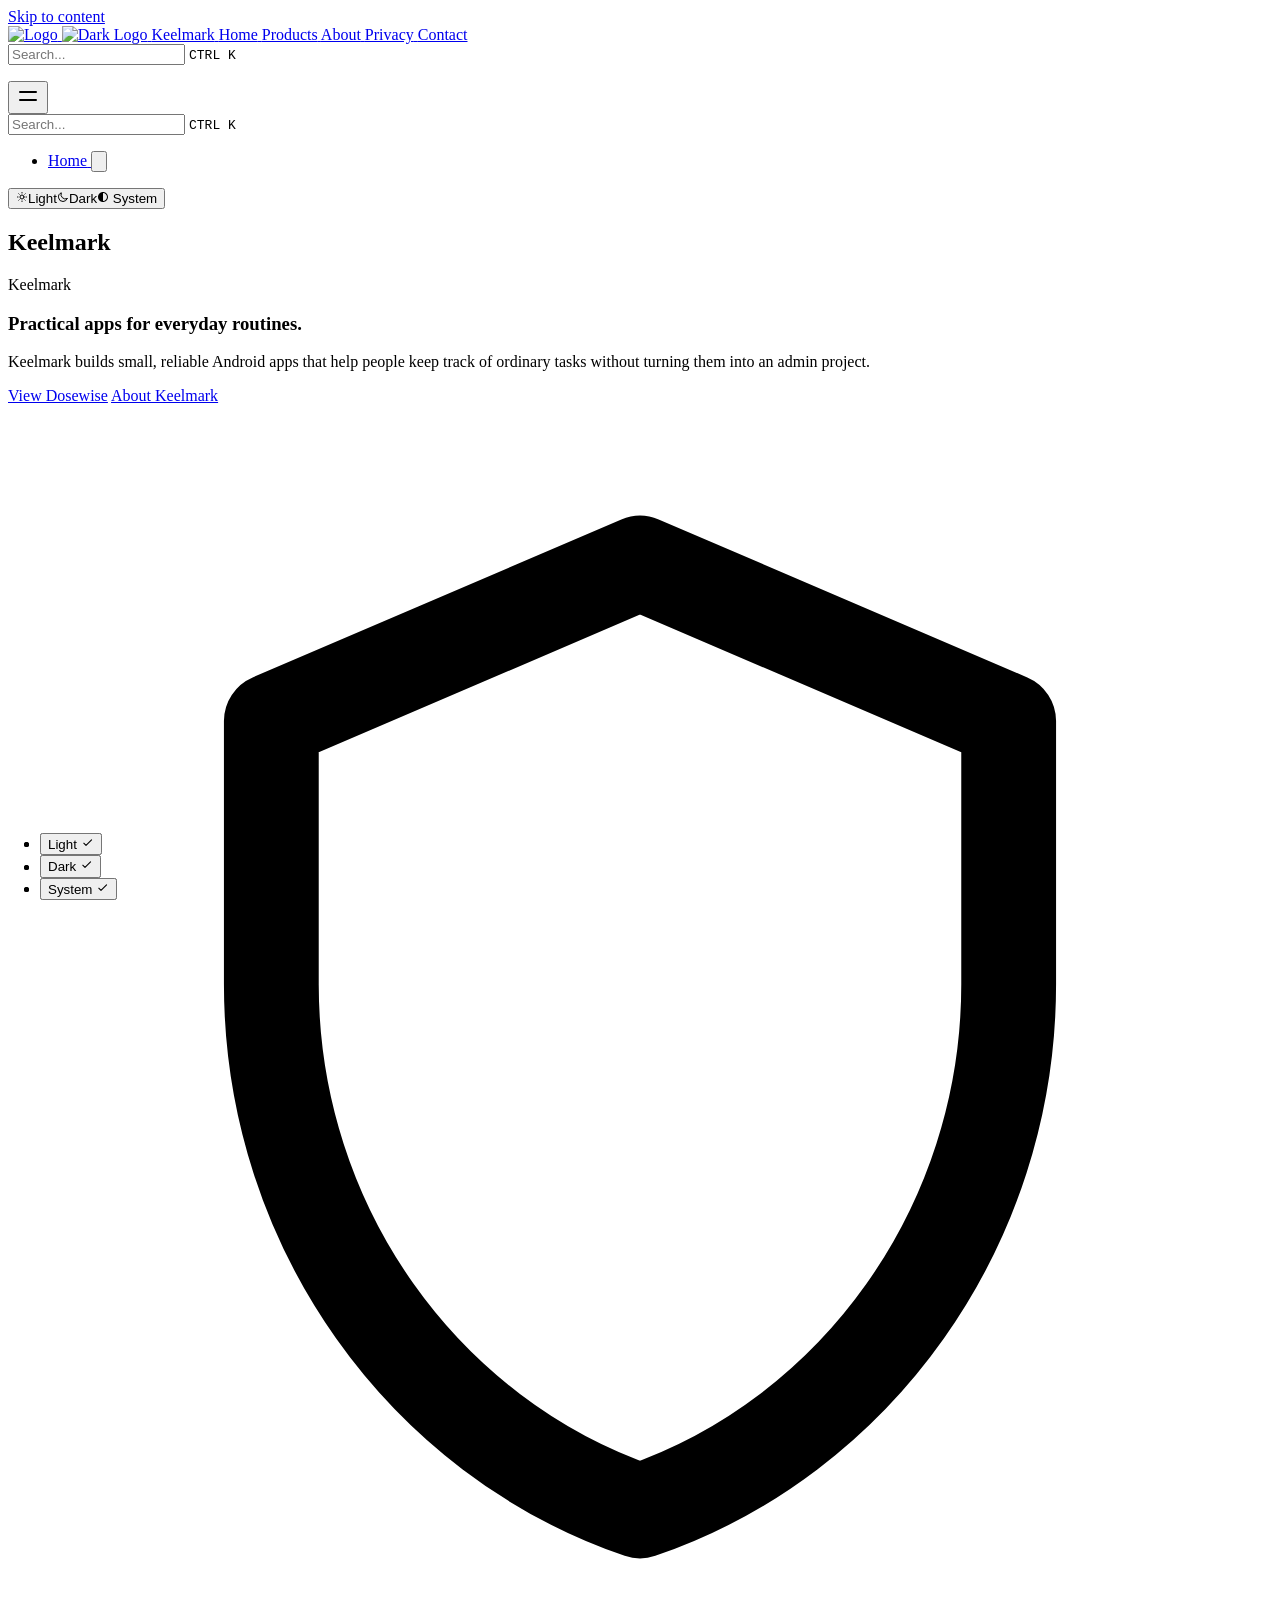
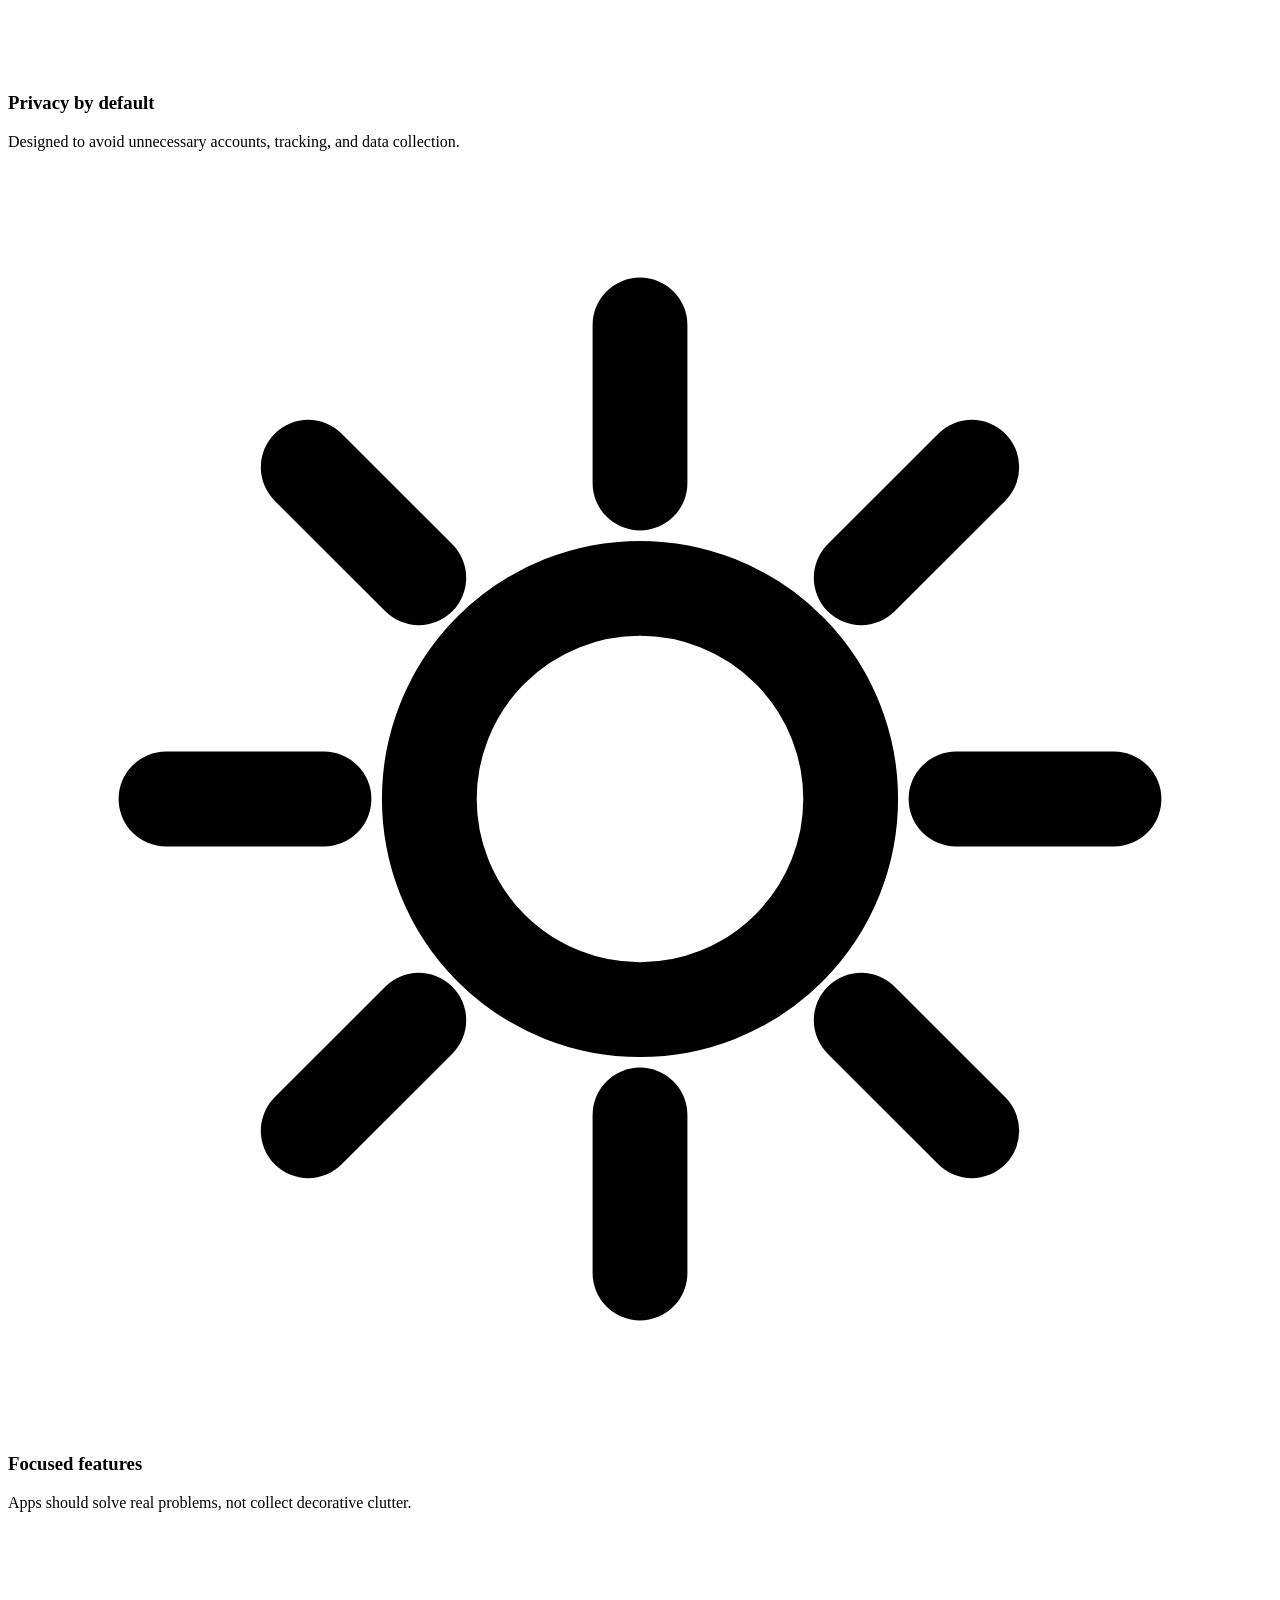
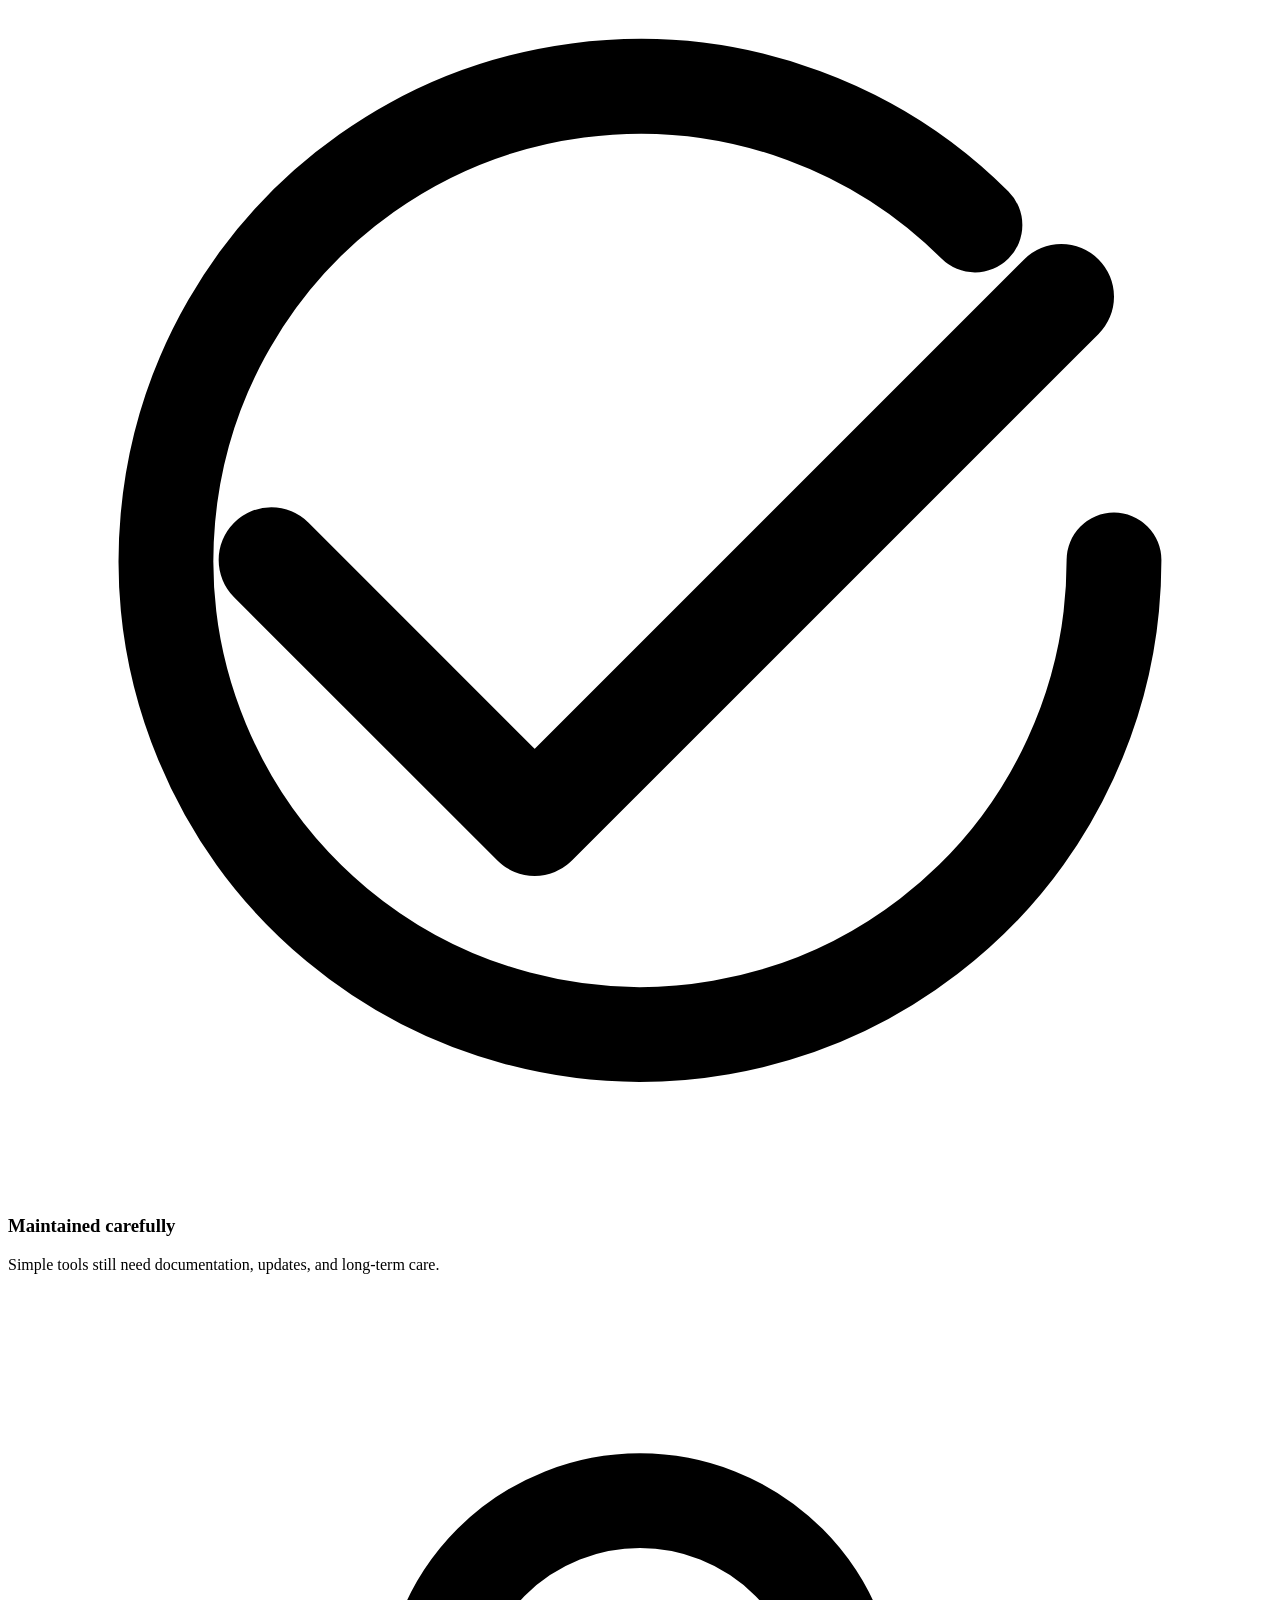
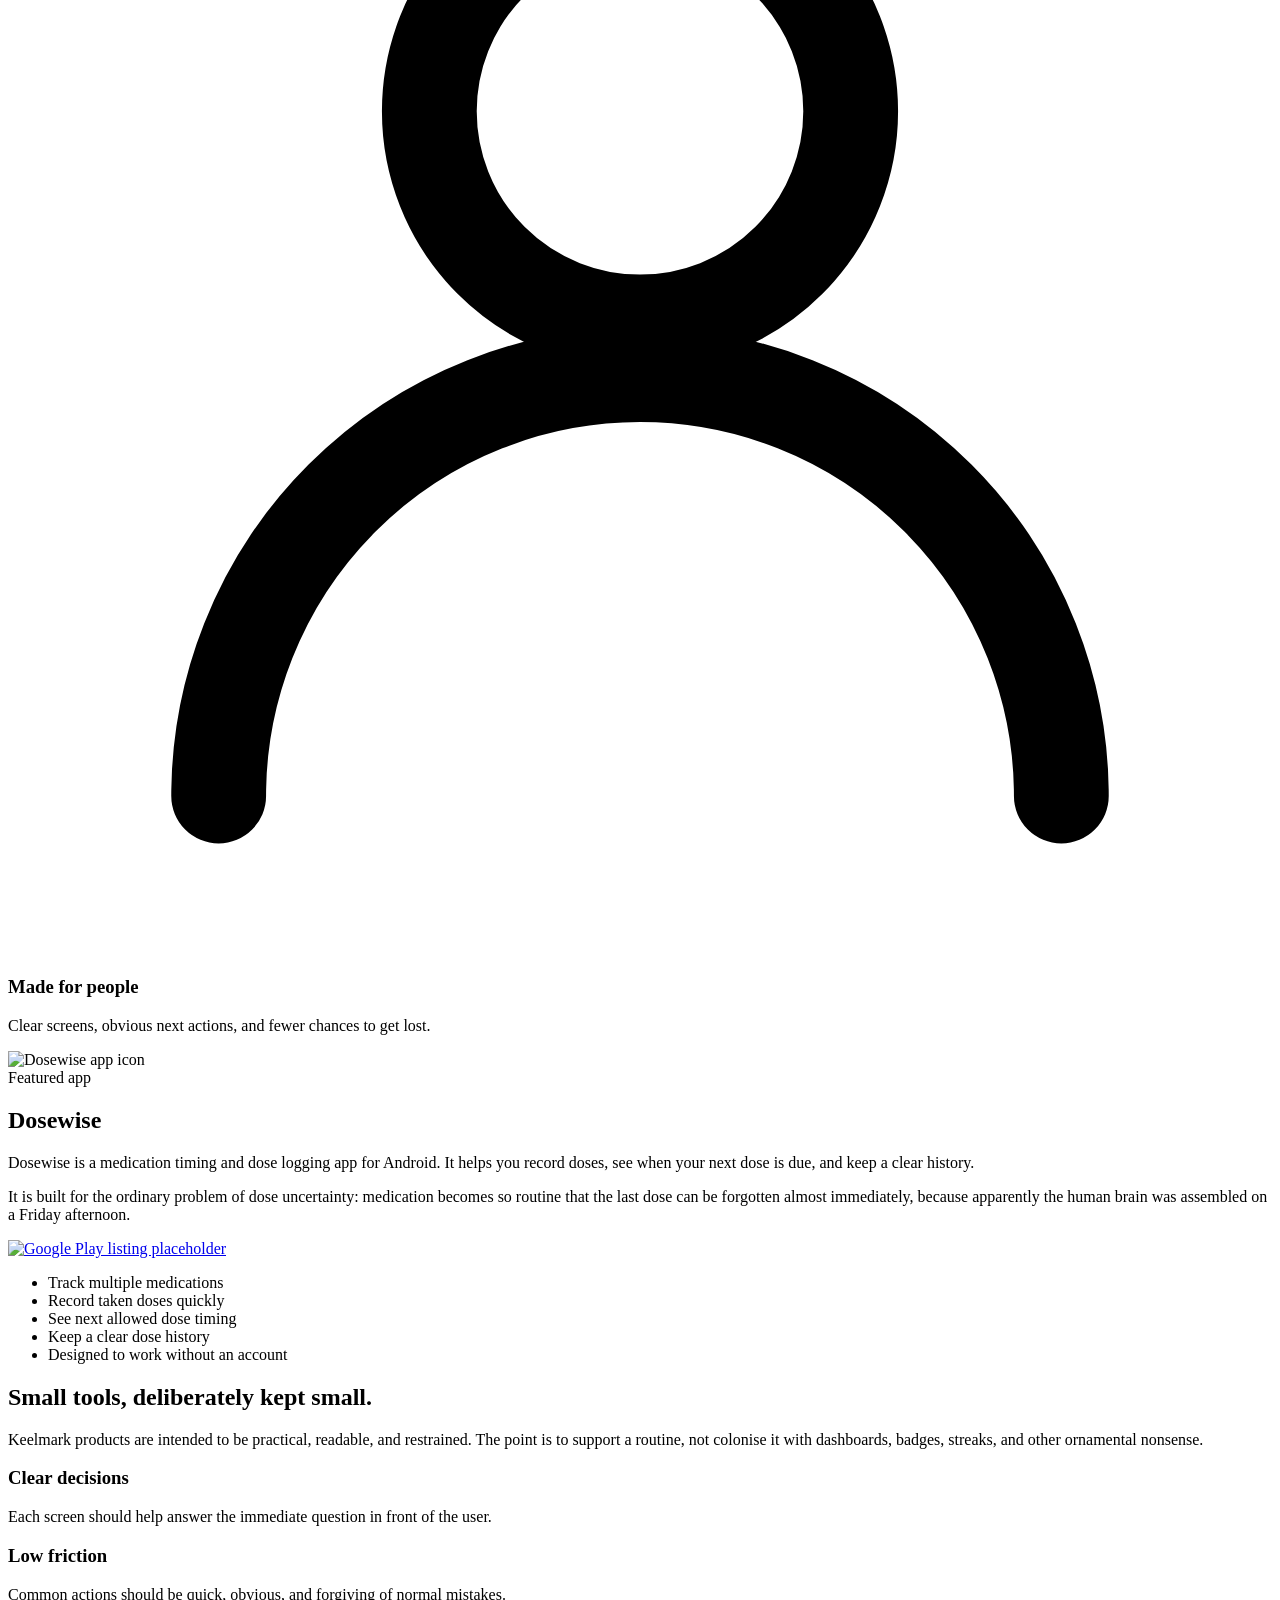
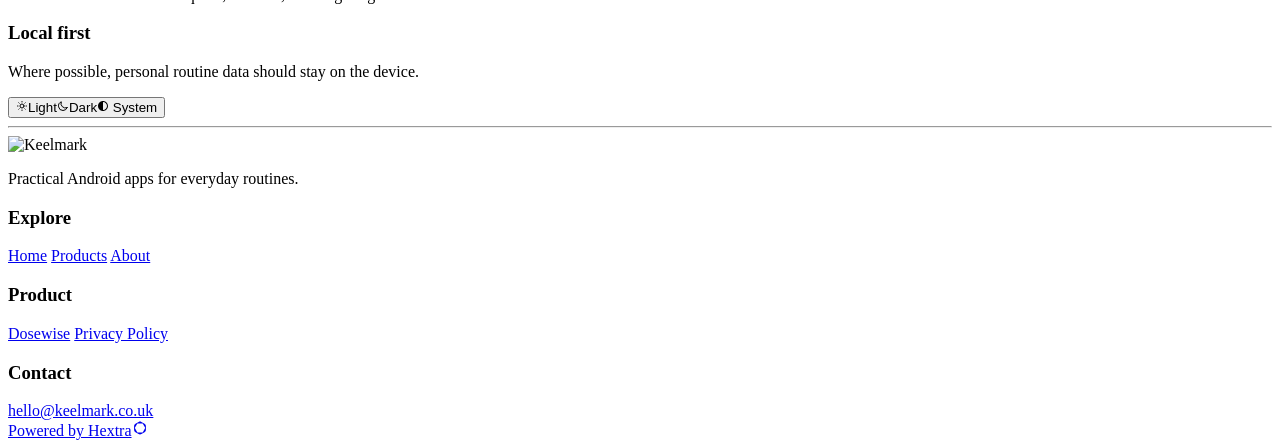
==== public/index.html @ a7430c00 "revised look and feel" ====
<!DOCTYPE html>
<html lang="en" dir="ltr"><head>
	<meta name="generator" content="Hugo 0.158.0"><script src="/livereload.js?mindelay=10&amp;v=2&amp;port=1313&amp;path=livereload" data-no-instant defer></script>
  <meta charset="utf-8" />
  <meta name="viewport" content="width=device-width, initial-scale=1.0" /><meta name="robots" content="noindex, nofollow" />
  <link rel="icon shortcut" href="/favicon.ico" sizes="32x32" />
<link rel="icon" href="/favicon.svg" type="image/svg+xml" id="favicon-svg" />
<link rel="icon" href="/favicon-16x16.png" type="image/png" sizes="16x16" />
<link rel="icon" href="/favicon-32x32.png" type="image/png" sizes="32x32" />
<link rel="apple-touch-icon" href="/apple-touch-icon.png" sizes="180x180" />
<link fetchpriority="low" href="/site.webmanifest" rel="manifest" />
<title>Keelmark</title>
  <meta name="description" content="Practical Android apps for everyday routines." /><link rel="canonical" href="http://localhost:1313/" itemprop="url" />

<meta property="og:title" content="Keelmark">
<meta
  property="og:description"
  content="
    Practical Android apps for everyday routines.
  ">
<meta
  property="og:type"
  content="
    website
  ">
<meta property="og:url" content="http://localhost:1313/">


  <meta itemprop="name" content="Keelmark">
  <meta itemprop="description" content="Practical Android apps for everyday routines.">
  <meta itemprop="wordCount" content="240">
  <meta name="twitter:card" content="summary">
  <meta name="twitter:title" content="Keelmark">
  <meta name="twitter:description" content="Practical Android apps for everyday routines.">
<link href="/css/compiled/main.css" rel="stylesheet" />
    <link href="/css/variables.css" rel="stylesheet" />
    <link href="/css/custom.css" rel="stylesheet" />

  
<script src="/js/main-head.js" integrity=""></script>

  
  
  </head>
<body>
    <a href="#content" class="hx:sr-only hx:focus-visible:not-sr-only hx:focus-visible:fixed hx:focus-visible:z-50 hx:focus-visible:top-2 hx:focus-visible:left-2 hx:focus-visible:bg-primary-500 hx:focus-visible:text-white hx:focus-visible:px-4 hx:focus-visible:py-2 hx:focus-visible:rounded-md hx:focus-visible:text-sm hx:focus-visible:font-medium">Skip to content</a><div class="hextra-nav-container hx:sticky hx:top-0 hx:z-20 hx:w-full hx:bg-transparent hx:print:hidden">
  <div
    class="hextra-nav-container-blur hx:pointer-events-none hx:absolute hx:z-[-1] hx:h-full hx:w-full hx:bg-white hx:dark:bg-dark hx:shadow-[0_2px_4px_rgba(0,0,0,.02),0_1px_0_rgba(0,0,0,.06)] hx:contrast-more:shadow-[0_0_0_1px_#000] hx:dark:shadow-[0_-1px_0_rgba(255,255,255,.1)_inset] hx:contrast-more:dark:shadow-[0_0_0_1px_#fff]"
  ></div>

  <nav class="hextra-max-navbar-width hx:mx-auto hx:flex hx:items-center hx:justify-end hx:gap-2 hx:h-16 hx:px-6">
    <a class="hx:flex hx:items-center hx:hover:opacity-75 hx:ltr:mr-auto hx:rtl:ml-auto" href="/">
    <img class="hx:mr-2 hx:block hx:dark:hidden" src="/assets/keelmark-mark.svg" alt="Logo" height="32" width="32" />
    <img class="hx:mr-2 hx:hidden hx:dark:block" src="/assets/keelmark-mark-dark.svg" alt="Dark Logo" height="32" width="32" />
    <span class="hx:mr-2 hx:font-extrabold hx:inline hx:select-none">Keelmark</span>
</a>
<a
  title=""
  href="/"
  
  class="hx:text-sm hx:contrast-more:text-gray-700 hx:contrast-more:dark:text-gray-100 hx:relative hx:-ml-2 hx:hidden hx:whitespace-nowrap hx:p-2 hx:md:inline-flex hx:items-center hx:gap-1 hx:font-medium"
><span class="hx:text-center">Home</span>
</a><a
  title=""
  href="/products"
  
  class="hx:text-sm hx:contrast-more:text-gray-700 hx:contrast-more:dark:text-gray-100 hx:relative hx:-ml-2 hx:hidden hx:whitespace-nowrap hx:p-2 hx:md:inline-flex hx:items-center hx:gap-1 hx:text-gray-600 hx:hover:text-gray-800 hx:dark:text-gray-400 hx:dark:hover:text-gray-200"
><span class="hx:text-center">Products</span>
</a><a
  title=""
  href="/about"
  
  class="hx:text-sm hx:contrast-more:text-gray-700 hx:contrast-more:dark:text-gray-100 hx:relative hx:-ml-2 hx:hidden hx:whitespace-nowrap hx:p-2 hx:md:inline-flex hx:items-center hx:gap-1 hx:text-gray-600 hx:hover:text-gray-800 hx:dark:text-gray-400 hx:dark:hover:text-gray-200"
><span class="hx:text-center">About</span>
</a><a
  title=""
  href="/privacy"
  
  class="hx:text-sm hx:contrast-more:text-gray-700 hx:contrast-more:dark:text-gray-100 hx:relative hx:-ml-2 hx:hidden hx:whitespace-nowrap hx:p-2 hx:md:inline-flex hx:items-center hx:gap-1 hx:text-gray-600 hx:hover:text-gray-800 hx:dark:text-gray-400 hx:dark:hover:text-gray-200"
><span class="hx:text-center">Privacy</span>
</a><a
  title=""
  href="/contact"
  
  class="hx:text-sm hx:contrast-more:text-gray-700 hx:contrast-more:dark:text-gray-100 hx:relative hx:-ml-2 hx:hidden hx:whitespace-nowrap hx:p-2 hx:md:inline-flex hx:items-center hx:gap-1 hx:text-gray-600 hx:hover:text-gray-800 hx:dark:text-gray-400 hx:dark:hover:text-gray-200"
><span class="hx:text-center">Contact</span>
</a><div class="hextra-search-wrapper hx:relative hx:md:w-64">
  <div class="hx:relative hx:flex hx:items-center hx:text-gray-900 hx:contrast-more:text-gray-800 hx:dark:text-gray-300 hx:contrast-more:dark:text-gray-300">
    <input
      placeholder="Search..."
      aria-label="Search..."
      class="hextra-search-input hx:hextra-focus-visible hx:block hx:w-full hx:appearance-none hx:rounded-lg hx:px-3 hx:py-2 hx:transition-colors hx:text-base hx:leading-tight hx:md:text-sm hx:bg-black/[.05] hx:dark:bg-gray-50/10 hx:focus-visible:bg-white hx:dark:focus-visible:bg-dark hx:placeholder:text-gray-500 hx:dark:placeholder:text-gray-400 hx:contrast-more:border hx:contrast-more:border-current"
      type="search"
      autocomplete="off"
      value=""
      spellcheck="false"
    />
    <kbd
      class="hx:absolute hx:my-1.5 hx:select-none hx:ltr:right-1.5 hx:rtl:left-1.5 hx:h-5 hx:rounded-sm hx:bg-white hx:px-1.5 hx:font-mono hx:text-[10px] hx:font-medium hx:text-gray-500 hx:border hx:border-gray-200 hx:dark:border-gray-100/20 hx:dark:bg-dark/50 hx:contrast-more:border-current hx:contrast-more:text-current hx:contrast-more:dark:border-current hx:items-center hx:gap-1 hx:transition-opacity hx:pointer-events-none hx:hidden hx:sm:flex"
    >
      CTRL K
    </kbd>
  </div>

  <div>
    <ul
      class="hextra-search-results hextra-scrollbar hx:hidden hx:border hx:border-gray-200 hx:bg-white hx:text-gray-100 hx:dark:border-neutral-800 hx:dark:bg-neutral-900 hx:absolute hx:top-full hx:z-20 hx:mt-2 hx:overflow-auto hx:overscroll-contain hx:rounded-xl hx:py-2.5 hx:shadow-xl hx:max-h-[min(calc(50vh-11rem-env(safe-area-inset-bottom)),400px)] hx:md:max-h-[min(calc(100vh-5rem-env(safe-area-inset-bottom)),400px)] hx:inset-x-0 hx:ltr:md:left-auto hx:rtl:md:right-auto hx:contrast-more:border hx:contrast-more:border-gray-900 hx:contrast-more:dark:border-gray-50 hx:w-screen hx:min-h-[100px] hx:max-w-[min(calc(100vw-2rem),calc(100%+20rem))]"
      aria-label="Search results"
      style="transition: max-height 0.2s ease 0s;"
    ></ul>
    <div class="hextra-search-status hx:sr-only" aria-live="polite" role="status"></div>
  </div>
</div>
<button type="button" aria-label="Menu" aria-expanded="false" class="hextra-hamburger-menu hx:cursor-pointer hx:-mr-2 hx:rounded-sm hx:p-2 hx:active:bg-gray-400/20 hx:md:hidden hx:hextra-focus-visible-inset"><svg height=24 fill="none" viewBox="0 0 24 24" stroke="currentColor"><g><path stroke-linecap="round" stroke-linejoin="round" stroke-width="2" d="M4 8H20"></path></g><g><path stroke-linecap="round" stroke-linejoin="round" stroke-width="2" d="M4 16H20"></path></g></svg></button>
  </nav>
</div>

  <div class='hx:mx-auto hx:flex hextra-max-page-width'>
    <aside class="hextra-sidebar-container hx:flex hx:flex-col hx:print:hidden hx:md:top-16 hx:md:shrink-0 hx:md:w-64 hx:md:self-start hx:max-md:[transform:translate3d(0,-100%,0)] hx:md:hidden">
    <div class="hx:px-4 hx:pt-4 hx:md:hidden">
      <div class="hextra-search-wrapper hx:relative hx:md:w-64">
  <div class="hx:relative hx:flex hx:items-center hx:text-gray-900 hx:contrast-more:text-gray-800 hx:dark:text-gray-300 hx:contrast-more:dark:text-gray-300">
    <input
      placeholder="Search..."
      aria-label="Search..."
      class="hextra-search-input hx:hextra-focus-visible hx:block hx:w-full hx:appearance-none hx:rounded-lg hx:px-3 hx:py-2 hx:transition-colors hx:text-base hx:leading-tight hx:md:text-sm hx:bg-black/[.05] hx:dark:bg-gray-50/10 hx:focus-visible:bg-white hx:dark:focus-visible:bg-dark hx:placeholder:text-gray-500 hx:dark:placeholder:text-gray-400 hx:contrast-more:border hx:contrast-more:border-current"
      type="search"
      autocomplete="off"
      value=""
      spellcheck="false"
    />
    <kbd
      class="hx:absolute hx:my-1.5 hx:select-none hx:ltr:right-1.5 hx:rtl:left-1.5 hx:h-5 hx:rounded-sm hx:bg-white hx:px-1.5 hx:font-mono hx:text-[10px] hx:font-medium hx:text-gray-500 hx:border hx:border-gray-200 hx:dark:border-gray-100/20 hx:dark:bg-dark/50 hx:contrast-more:border-current hx:contrast-more:text-current hx:contrast-more:dark:border-current hx:items-center hx:gap-1 hx:transition-opacity hx:pointer-events-none hx:hidden hx:sm:flex"
    >
      CTRL K
    </kbd>
  </div>

  <div>
    <ul
      class="hextra-search-results hextra-scrollbar hx:hidden hx:border hx:border-gray-200 hx:bg-white hx:text-gray-100 hx:dark:border-neutral-800 hx:dark:bg-neutral-900 hx:absolute hx:top-full hx:z-20 hx:mt-2 hx:overflow-auto hx:overscroll-contain hx:rounded-xl hx:py-2.5 hx:shadow-xl hx:max-h-[min(calc(50vh-11rem-env(safe-area-inset-bottom)),400px)] hx:md:max-h-[min(calc(100vh-5rem-env(safe-area-inset-bottom)),400px)] hx:inset-x-0 hx:ltr:md:left-auto hx:rtl:md:right-auto hx:contrast-more:border hx:contrast-more:border-gray-900 hx:contrast-more:dark:border-gray-50 hx:w-screen hx:min-h-[100px] hx:max-w-[min(calc(100vw-2rem),calc(100%+20rem))]"
      aria-label="Search results"
      style="transition: max-height 0.2s ease 0s;"
    ></ul>
    <div class="hextra-search-status hx:sr-only" aria-live="polite" role="status"></div>
  </div>
</div>

    </div><div class="hextra-scrollbar hx:overflow-y-auto hx:overflow-x-hidden hx:p-4 hx:grow hx:md:h-[calc(100vh-var(--navbar-height)-var(--menu-height))]">
    <ul class="hx:flex hx:flex-col hx:gap-1 hx:md:hidden">
      
      
              <li class="open"><div class="hextra-sidebar-item hx:group hx:relative hx:flex hx:items-center" data-active="true">
    <a
      class="hx:flex hx:items-center hx:justify-between hx:gap-2 hx:grow hx:cursor-pointer hx:rounded-sm hx:px-2 hx:py-1.5 hx:text-sm hx:transition-colors [-webkit-tap-highlight-color:transparent] [-webkit-touch-callout:none] hx:hextra-focus-visible-inset hx:ltr:pr-8 hx:rtl:pl-8 hextra-sidebar-active-item hx:bg-primary-100 hx:font-semibold hx:text-primary-800 hx:contrast-more:border hx:contrast-more:border-primary-500 hx:dark:bg-primary-400/10 hx:dark:text-primary-600 hx:contrast-more:dark:border-primary-500"
      href="/"
      
    >
      <span class="hx:min-w-0 [word-break:break-word]">Home</span>
    </a>
      <button type="button" class="hextra-sidebar-collapsible-button hx:absolute hx:top-1/2 hx:-translate-y-1/2 hx:ltr:right-2 hx:rtl:left-2 hx:shrink-0 hx:cursor-pointer hx:p-0 hx:text-gray-500 hx:dark:text-neutral-400 hx:group-hover:text-gray-900 hx:dark:group-hover:text-gray-50 hx:group-data-[active=true]:text-primary-800 hx:group-data-[active=true]:dark:text-primary-600 hx:hextra-focus-visible-inset" aria-label="Toggle section" aria-expanded="true"><svg fill="none" viewBox="0 0 24 24" stroke="currentColor" aria-hidden="true" focusable="false" class="hx:h-[18px] hx:min-w-[18px] hx:rounded-xs hx:p-0.5 hx:hover:bg-gray-800/5 hx:dark:hover:bg-gray-100/5"><path stroke-linecap="round" stroke-linejoin="round" stroke-width="2" d="M9 5l7 7-7 7" class="hx:origin-center hx:transition-transform hx:rtl:-rotate-180"></path></svg></button>
  </div></li>
    </ul>

    </div>
  
  
    <div class="hx:md:hidden  hx:sticky hx:bottom-0 hx:max-h-(--menu-height) hx:bg-white hx:dark:bg-dark hx:mx-4 hx:py-4 hx:shadow-[0_-12px_16px_#fff] hx:flex hx:items-center hx:gap-2 hx:border-gray-200 hx:dark:border-neutral-800 hx:dark:shadow-[0_-12px_16px_#111] hx:contrast-more:border-neutral-400 hx:contrast-more:shadow-none hx:contrast-more:dark:shadow-none hx:border-t" data-toggle-animation="show"><div class="hx:flex hx:grow hx:flex-col"><div class="hx:flex hx:justify-items-start hx:group" data-theme="light">
  <button
    title="Change theme"
    data-state="closed"
    data-location="bottom"
    class="hextra-theme-toggle hx:cursor-pointer hx:rounded-md hx:text-left hx:font-medium hx:h-7 hx:px-2 hx:text-xs hx:hover:bg-gray-100 hx:hover:text-gray-900 hx:dark:hover:bg-primary-100/5 hx:dark:hover:text-gray-50 hx:font-medium hx:text-gray-600 hx:transition-colors hx:dark:text-gray-400 hx:grow"
    type="button"
    aria-label="Change theme"
    aria-expanded="false"
    aria-haspopup="menu"
  >
    <div class="hx:flex hx:items-center hx:gap-2 hx:capitalize"><svg height=12 class="hx:group-data-[theme=dark]:hidden hx:group-data-[theme=system]:hidden" xmlns="http://www.w3.org/2000/svg" fill="none" viewBox="0 0 24 24" stroke-width="2" stroke="currentColor" aria-hidden="true"><path stroke-linecap="round" stroke-linejoin="round" d="M12 3v1m0 16v1m9-9h-1M4 12H3m15.364 6.364l-.707-.707M6.343 6.343l-.707-.707m12.728 0l-.707.707M6.343 17.657l-.707.707M16 12a4 4 0 11-8 0 4 4 0 018 0z"/></svg><span class="hx:group-data-[theme=dark]:hidden hx:group-data-[theme=system]:hidden">Light</span><svg height=12 class="hx:group-data-[theme=light]:hidden hx:group-data-[theme=system]:hidden" xmlns="http://www.w3.org/2000/svg" fill="none" viewBox="0 0 24 24" stroke-width="2" stroke="currentColor" aria-hidden="true"><path stroke-linecap="round" stroke-linejoin="round" d="M20.354 15.354A9 9 0 018.646 3.646 9.003 9.003 0 0012 21a9.003 9.003 0 008.354-5.646z"/></svg><span class="hx:group-data-[theme=light]:hidden hx:group-data-[theme=system]:hidden">Dark</span><svg height=12 class="hx:group-data-[theme=dark]:hidden hx:group-data-[theme=light]:hidden" xmlns="http://www.w3.org/2000/svg" viewBox="0 0 24 24"  fill="currentColor">
  <path d="M 11.996094,2 C 6.4986225,2.0192368 2.03125,6.5024993 2.03125,12 c 0,5.497501 4.4673725,9.980763 9.964844,10 H 12 12.0039 c 5.497471,-0.01924 9.964844,-4.502499 9.964844,-10 0,-5.4975007 -4.467373,-9.9807632 -9.964844,-10 H 12 Z M 12,4 c 4.417218,0.017598 7.96875,3.5822356 7.96875,8 0,4.417764 -3.551532,7.982402 -7.96875,8 z" />
</svg>
<span class="hx:group-data-[theme=dark]:hidden hx:group-data-[theme=light]:hidden">System</span></div>
  </button>
  <ul
    class="hextra-theme-toggle-options hx:hidden hx:z-20 hx:max-h-64 hx:overflow-auto hx:rounded-lg hx:border hx:border-gray-200 hx:bg-white hx:p-1 hx:text-sm hx:shadow-lg hx:dark:border-neutral-700 hx:dark:bg-neutral-900"
    style="position: fixed; inset: auto auto 0px 0px; margin: 0px; min-width: 100px;"
    data-theme="light"
    role="menu"
  >
    <li role="none" class="hx:flex hx:flex-col">
      <button
        type="button"
        role="menuitemradio"
        aria-checked="true"
        tabindex="-1"
        data-item="light"
        class="hx:text-gray-700 hx:dark:text-gray-300 hx:hover:bg-gray-100 hx:hover:text-gray-900 hx:dark:hover:bg-neutral-800 hx:dark:hover:text-gray-100 hx:relative hx:cursor-pointer hx:whitespace-nowrap hx:rounded-sm hx:py-1.5 hx:transition-colors hx:ltr:pl-3 hx:ltr:pr-9 hx:rtl:pr-3 hx:rtl:pl-9 hx:text-left hx:w-full hx:bg-transparent hx:border-0"
      >
        Light
         <span class="hx:absolute hx:inset-y-0 hx:flex hx:items-center hx:ltr:right-3 hx:rtl:left-3 hx:group-data-[theme=dark]:hidden hx:group-data-[theme=system]:hidden"><svg height=1em width=1em xmlns="http://www.w3.org/2000/svg" fill="none" viewBox="0 0 24 24" stroke-width="2" stroke="currentColor" aria-hidden="true"><path stroke-linecap="round" stroke-linejoin="round" d="M5 13l4 4L19 7"/></svg></span>
      </button>
    </li>
    <li role="none" class="hx:flex hx:flex-col">
      <button
        type="button"
        role="menuitemradio"
        aria-checked="false"
        tabindex="-1"
        data-item="dark"
        class="hx:text-gray-700 hx:dark:text-gray-300 hx:hover:bg-gray-100 hx:hover:text-gray-900 hx:dark:hover:bg-neutral-800 hx:dark:hover:text-gray-100 hx:relative hx:cursor-pointer hx:whitespace-nowrap hx:rounded-sm hx:py-1.5 hx:transition-colors hx:ltr:pl-3 hx:ltr:pr-9 hx:rtl:pr-3 hx:rtl:pl-9 hx:text-left hx:w-full hx:bg-transparent hx:border-0"
      >
        Dark
         <span class="hx:absolute hx:inset-y-0 hx:flex hx:items-center hx:ltr:right-3 hx:rtl:left-3 hx:group-data-[theme=light]:hidden hx:group-data-[theme=system]:hidden"><svg height=1em width=1em xmlns="http://www.w3.org/2000/svg" fill="none" viewBox="0 0 24 24" stroke-width="2" stroke="currentColor" aria-hidden="true"><path stroke-linecap="round" stroke-linejoin="round" d="M5 13l4 4L19 7"/></svg></span>
      </button>
    </li>
    <li role="none" class="hx:flex hx:flex-col">
      <button
        type="button"
        role="menuitemradio"
        aria-checked="false"
        tabindex="-1"
        data-item="system"
        class="hx:text-gray-700 hx:dark:text-gray-300 hx:hover:bg-gray-100 hx:hover:text-gray-900 hx:dark:hover:bg-neutral-800 hx:dark:hover:text-gray-100 hx:relative hx:cursor-pointer hx:whitespace-nowrap hx:rounded-sm hx:py-1.5 hx:transition-colors hx:ltr:pl-3 hx:ltr:pr-9 hx:rtl:pr-3 hx:rtl:pl-9 hx:text-left hx:w-full hx:bg-transparent hx:border-0"
      >
        System
         <span class="hx:absolute hx:inset-y-0 hx:flex hx:items-center hx:ltr:right-3 hx:rtl:left-3 hx:group-data-[theme=dark]:hidden hx:group-data-[theme=light]:hidden"><svg height=1em width=1em xmlns="http://www.w3.org/2000/svg" fill="none" viewBox="0 0 24 24" stroke-width="2" stroke="currentColor" aria-hidden="true"><path stroke-linecap="round" stroke-linejoin="round" d="M5 13l4 4L19 7"/></svg></span>
      </button>
    </li>
  </ul>
</div>
</div></div></aside>
    
<nav class="hextra-toc hx:order-last hx:hidden hx:w-64 hx:shrink-0 hx:xl:block hx:print:hidden hx:px-4" aria-label="Table of contents"></nav>


    <article class="hx:w-full hx:break-words hx:flex hx:min-h-[calc(100vh-var(--navbar-height))] hx:min-w-0 hx:justify-center hx:pb-8 hx:pr-[calc(env(safe-area-inset-right)-1.5rem)]">
      <main id="content" class="hx:w-full hx:min-w-0 hextra-max-content-width hx:px-6 hx:pt-4 hx:md:px-12">
        <h1 class="hx:text-center hx:mt-2 hx:text-4xl hx:font-bold hx:tracking-tight hx:text-slate-900 hx:dark:text-slate-100">Keelmark</h1>
        <div class="content">
          <div class="km-landing">
  <section class="km-hero">
    <div class="km-wrap">
      <div class="km-hero-content">
        <p class="km-eyebrow">Keelmark</p>
        <h1>Practical apps for <span>everyday routines.</span></h1>
        <p class="km-lede">Keelmark builds small, reliable Android apps that help people keep track of ordinary tasks without turning them into an admin project.</p>
        <div class="km-actions">
          <a class="km-button" href="/products/dosewise/">View Dosewise</a>
          <a class="km-button-secondary" href="/about/">About Keelmark</a>
        </div>
      </div>
    </div>
  </section>
  <section class="km-principles">
    <div class="km-wrap">
      <div class="km-principle-grid" aria-label="Keelmark principles">
        <div class="km-principle">
          <svg class="km-icon" viewBox="0 0 24 24" fill="none" aria-hidden="true"><path d="M12 3l7 3v5c0 4.6-2.9 8.6-7 10-4.1-1.4-7-5.4-7-10V6l7-3Z" stroke="currentColor" stroke-width="1.8" stroke-linejoin="round"/></svg>
          <h3>Privacy by default</h3>
          <p>Designed to avoid unnecessary accounts, tracking, and data collection.</p>
        </div>
        <div class="km-principle">
          <svg class="km-icon" viewBox="0 0 24 24" fill="none" aria-hidden="true"><path d="M12 3v3M12 18v3M3 12h3M18 12h3M7.8 7.8 5.7 5.7M18.3 18.3l-2.1-2.1M16.2 7.8l2.1-2.1M5.7 18.3l2.1-2.1" stroke="currentColor" stroke-width="1.8" stroke-linecap="round"/><circle cx="12" cy="12" r="4" stroke="currentColor" stroke-width="1.8"/></svg>
          <h3>Focused features</h3>
          <p>Apps should solve real problems, not collect decorative clutter.</p>
        </div>
        <div class="km-principle">
          <svg class="km-icon" viewBox="0 0 24 24" fill="none" aria-hidden="true"><path d="M20 7 10 17l-5-5" stroke="currentColor" stroke-width="2" stroke-linecap="round" stroke-linejoin="round"/><path d="M21 12a9 9 0 1 1-2.64-6.36" stroke="currentColor" stroke-width="1.8" stroke-linecap="round"/></svg>
          <h3>Maintained carefully</h3>
          <p>Simple tools still need documentation, updates, and long-term care.</p>
        </div>
        <div class="km-principle">
          <svg class="km-icon" viewBox="0 0 24 24" fill="none" aria-hidden="true"><path d="M12 12a4 4 0 1 0 0-8 4 4 0 0 0 0 8Z" stroke="currentColor" stroke-width="1.8"/><path d="M4 21a8 8 0 0 1 16 0" stroke="currentColor" stroke-width="1.8" stroke-linecap="round"/></svg>
          <h3>Made for people</h3>
          <p>Clear screens, obvious next actions, and fewer chances to get lost.</p>
        </div>
      </div>
    </div>
  </section>
  <section class="km-section">
    <div class="km-wrap">
      <div class="km-product-card">
        <img class="km-product-art" src="/assets/dosewise-icon.svg" alt="Dosewise app icon">
        <div class="km-product-copy">
          <span class="km-kicker">Featured app</span>
          <h2>Dosewise</h2>
          <p>Dosewise is a medication timing and dose logging app for Android. It helps you record doses, see when your next dose is due, and keep a clear history.</p>
          <p>It is built for the ordinary problem of dose uncertainty: medication becomes so routine that the last dose can be forgotten almost immediately, because apparently the human brain was assembled on a Friday afternoon.</p>
          <a href="/products/dosewise/"><img class="km-play-badge" src="/assets/google-play-badge-placeholder.svg" alt="Google Play listing placeholder"></a>
        </div>
        <div>
          <ul class="km-check-list">
            <li>Track multiple medications</li>
            <li>Record taken doses quickly</li>
            <li>See next allowed dose timing</li>
            <li>Keep a clear dose history</li>
            <li>Designed to work without an account</li>
          </ul>
        </div>
      </div>
    </div>
  </section>
  <section class="km-section km-section-muted">
    <div class="km-wrap">
      <div class="km-section-title">
        <h2>Small tools, deliberately kept small.</h2>
        <p>Keelmark products are intended to be practical, readable, and restrained. The point is to support a routine, not colonise it with dashboards, badges, streaks, and other ornamental nonsense.</p>
      </div>
      <div class="km-card-grid">
        <div class="km-card">
          <h3>Clear decisions</h3>
          <p>Each screen should help answer the immediate question in front of the user.</p>
        </div>
        <div class="km-card">
          <h3>Low friction</h3>
          <p>Common actions should be quick, obvious, and forgiving of normal mistakes.</p>
        </div>
        <div class="km-card">
          <h3>Local first</h3>
          <p>Where possible, personal routine data should stay on the device.</p>
        </div>
      </div>
    </div>
  </section>
</div>

        </div>
      </main>
    </article>
  </div>

      <footer class="hextra-footer hx:bg-gray-100 hx:pb-[env(safe-area-inset-bottom)] hx:dark:bg-neutral-900 hx:print:bg-transparent"><div class="hx:mx-auto hx:flex hx:gap-2 hx:py-2 hx:px-4 hextra-max-footer-width"><div class="hx:flex hx:justify-items-start hx:group" data-theme="light">
  <button
    title="Change theme"
    data-state="closed"
    data-location="bottom"
    class="hextra-theme-toggle hx:cursor-pointer hx:rounded-md hx:text-left hx:font-medium hx:h-7 hx:px-2 hx:text-xs hx:hover:bg-gray-100 hx:hover:text-gray-900 hx:dark:hover:bg-primary-100/5 hx:dark:hover:text-gray-50 hx:font-medium hx:text-gray-600 hx:transition-colors hx:dark:text-gray-400 hx:grow"
    type="button"
    aria-label="Change theme"
    aria-expanded="false"
    aria-haspopup="menu"
  >
    <div class="hx:flex hx:items-center hx:gap-2 hx:capitalize"><svg height=12 class="hx:group-data-[theme=dark]:hidden hx:group-data-[theme=system]:hidden" xmlns="http://www.w3.org/2000/svg" fill="none" viewBox="0 0 24 24" stroke-width="2" stroke="currentColor" aria-hidden="true"><path stroke-linecap="round" stroke-linejoin="round" d="M12 3v1m0 16v1m9-9h-1M4 12H3m15.364 6.364l-.707-.707M6.343 6.343l-.707-.707m12.728 0l-.707.707M6.343 17.657l-.707.707M16 12a4 4 0 11-8 0 4 4 0 018 0z"/></svg><span class="hx:group-data-[theme=dark]:hidden hx:group-data-[theme=system]:hidden">Light</span><svg height=12 class="hx:group-data-[theme=light]:hidden hx:group-data-[theme=system]:hidden" xmlns="http://www.w3.org/2000/svg" fill="none" viewBox="0 0 24 24" stroke-width="2" stroke="currentColor" aria-hidden="true"><path stroke-linecap="round" stroke-linejoin="round" d="M20.354 15.354A9 9 0 018.646 3.646 9.003 9.003 0 0012 21a9.003 9.003 0 008.354-5.646z"/></svg><span class="hx:group-data-[theme=light]:hidden hx:group-data-[theme=system]:hidden">Dark</span><svg height=12 class="hx:group-data-[theme=dark]:hidden hx:group-data-[theme=light]:hidden" xmlns="http://www.w3.org/2000/svg" viewBox="0 0 24 24"  fill="currentColor">
  <path d="M 11.996094,2 C 6.4986225,2.0192368 2.03125,6.5024993 2.03125,12 c 0,5.497501 4.4673725,9.980763 9.964844,10 H 12 12.0039 c 5.497471,-0.01924 9.964844,-4.502499 9.964844,-10 0,-5.4975007 -4.467373,-9.9807632 -9.964844,-10 H 12 Z M 12,4 c 4.417218,0.017598 7.96875,3.5822356 7.96875,8 0,4.417764 -3.551532,7.982402 -7.96875,8 z" />
</svg>
<span class="hx:group-data-[theme=dark]:hidden hx:group-data-[theme=light]:hidden">System</span></div>
  </button>
  <ul
    class="hextra-theme-toggle-options hx:hidden hx:z-20 hx:max-h-64 hx:overflow-auto hx:rounded-lg hx:border hx:border-gray-200 hx:bg-white hx:p-1 hx:text-sm hx:shadow-lg hx:dark:border-neutral-700 hx:dark:bg-neutral-900"
    style="position: fixed; inset: auto auto 0px 0px; margin: 0px; min-width: 100px;"
    data-theme="light"
    role="menu"
  >
    <li role="none" class="hx:flex hx:flex-col">
      <button
        type="button"
        role="menuitemradio"
        aria-checked="true"
        tabindex="-1"
        data-item="light"
        class="hx:text-gray-700 hx:dark:text-gray-300 hx:hover:bg-gray-100 hx:hover:text-gray-900 hx:dark:hover:bg-neutral-800 hx:dark:hover:text-gray-100 hx:relative hx:cursor-pointer hx:whitespace-nowrap hx:rounded-sm hx:py-1.5 hx:transition-colors hx:ltr:pl-3 hx:ltr:pr-9 hx:rtl:pr-3 hx:rtl:pl-9 hx:text-left hx:w-full hx:bg-transparent hx:border-0"
      >
        Light
         <span class="hx:absolute hx:inset-y-0 hx:flex hx:items-center hx:ltr:right-3 hx:rtl:left-3 hx:group-data-[theme=dark]:hidden hx:group-data-[theme=system]:hidden"><svg height=1em width=1em xmlns="http://www.w3.org/2000/svg" fill="none" viewBox="0 0 24 24" stroke-width="2" stroke="currentColor" aria-hidden="true"><path stroke-linecap="round" stroke-linejoin="round" d="M5 13l4 4L19 7"/></svg></span>
      </button>
    </li>
    <li role="none" class="hx:flex hx:flex-col">
      <button
        type="button"
        role="menuitemradio"
        aria-checked="false"
        tabindex="-1"
        data-item="dark"
        class="hx:text-gray-700 hx:dark:text-gray-300 hx:hover:bg-gray-100 hx:hover:text-gray-900 hx:dark:hover:bg-neutral-800 hx:dark:hover:text-gray-100 hx:relative hx:cursor-pointer hx:whitespace-nowrap hx:rounded-sm hx:py-1.5 hx:transition-colors hx:ltr:pl-3 hx:ltr:pr-9 hx:rtl:pr-3 hx:rtl:pl-9 hx:text-left hx:w-full hx:bg-transparent hx:border-0"
      >
        Dark
         <span class="hx:absolute hx:inset-y-0 hx:flex hx:items-center hx:ltr:right-3 hx:rtl:left-3 hx:group-data-[theme=light]:hidden hx:group-data-[theme=system]:hidden"><svg height=1em width=1em xmlns="http://www.w3.org/2000/svg" fill="none" viewBox="0 0 24 24" stroke-width="2" stroke="currentColor" aria-hidden="true"><path stroke-linecap="round" stroke-linejoin="round" d="M5 13l4 4L19 7"/></svg></span>
      </button>
    </li>
    <li role="none" class="hx:flex hx:flex-col">
      <button
        type="button"
        role="menuitemradio"
        aria-checked="false"
        tabindex="-1"
        data-item="system"
        class="hx:text-gray-700 hx:dark:text-gray-300 hx:hover:bg-gray-100 hx:hover:text-gray-900 hx:dark:hover:bg-neutral-800 hx:dark:hover:text-gray-100 hx:relative hx:cursor-pointer hx:whitespace-nowrap hx:rounded-sm hx:py-1.5 hx:transition-colors hx:ltr:pl-3 hx:ltr:pr-9 hx:rtl:pr-3 hx:rtl:pl-9 hx:text-left hx:w-full hx:bg-transparent hx:border-0"
      >
        System
         <span class="hx:absolute hx:inset-y-0 hx:flex hx:items-center hx:ltr:right-3 hx:rtl:left-3 hx:group-data-[theme=dark]:hidden hx:group-data-[theme=light]:hidden"><svg height=1em width=1em xmlns="http://www.w3.org/2000/svg" fill="none" viewBox="0 0 24 24" stroke-width="2" stroke="currentColor" aria-hidden="true"><path stroke-linecap="round" stroke-linejoin="round" d="M5 13l4 4L19 7"/></svg></span>
      </button>
    </li>
  </ul>
</div>
</div><hr class="hx:border-gray-200 hx:dark:border-neutral-800" /><div class="hextra-custom-footer hextra-max-footer-width hx:mx-auto hx:pl-[max(env(safe-area-inset-left),1.5rem)] hx:pr-[max(env(safe-area-inset-right),1.5rem)] hx:text-gray-600 hx:dark:text-gray-400"><div class="km-footer-custom">
  <div class="km-wrap km-footer-grid">
    <div>
      <img class="km-footer-logo" src="/assets/keelmark-logo-dark.svg" alt="Keelmark">
      <p>Practical Android apps for everyday routines.</p>
    </div>
    <div>
      <h3>Explore</h3>
      <div class="km-footer-links">
        <a href="/">Home</a>
        <a href="/products/">Products</a>
        <a href="/about/">About</a>
      </div>
    </div>
    <div>
      <h3>Product</h3>
      <div class="km-footer-links">
        <a href="/products/dosewise/">Dosewise</a>
        <a href="/privacy/">Privacy Policy</a>
      </div>
    </div>
    <div>
      <h3>Contact</h3>
      <div class="km-footer-links">
        <a href="mailto:hello@keelmark.co.uk">hello@keelmark.co.uk</a>
      </div>
    </div>
  </div>
</div>
</div><div
      class="hextra-max-footer-width hx:mx-auto hx:flex hx:justify-center hx:py-12 hx:pl-[max(env(safe-area-inset-left),1.5rem)] hx:pr-[max(env(safe-area-inset-right),1.5rem)] hx:text-gray-600 hx:dark:text-gray-400 hx:md:justify-start"
    >
      <div class="hx:flex hx:w-full hx:flex-col hx:items-center hx:sm:items-start"><div class="hx:font-semibold"><a class="hx:flex hx:text-sm hx:items-center hx:gap-1 hx:text-current" target="_blank" rel="noopener noreferrer" title="Hextra GitHub Homepage" href="https://github.com/imfing/hextra">
    <span>Powered by Hextra<svg height=1em class="hx:inline-block hx:ltr:ml-1 hx:rtl:mr-1 hx:align-[-2.5px]" viewBox="0 0 180 180" xmlns="http://www.w3.org/2000/svg" fill="currentColor"><path fill-rule="evenodd" clip-rule="evenodd" d="m 105.50024,22.224647 c -9.59169,-5.537563 -21.40871,-5.537563 -31.000093,0 L 39.054693,42.689119 C 29.463353,48.226675 23.55484,58.460531 23.55484,69.535642 v 40.928918 c 0,11.07542 5.908513,21.3092 15.499853,26.84652 l 35.445453,20.46446 c 9.591313,5.53732 21.408404,5.53732 31.000094,0 l 35.44507,-20.46446 c 9.59131,-5.53732 15.49985,-15.7711 15.49985,-26.84652 V 69.535642 c 0,-11.075111 -5.90854,-21.308967 -15.49985,-26.846523 z M 34.112797,85.737639 c -1.384445,2.397827 -1.384445,5.352099 0,7.749927 l 24.781554,42.922974 c 1.38437,2.39783 3.942853,3.87496 6.711592,3.87496 h 49.563107 c 2.76905,0 5.3273,-1.47713 6.71144,-3.87496 l 24.78194,-42.922974 c 1.38414,-2.397828 1.38414,-5.3521 0,-7.749927 L 121.88049,42.814746 c -1.38414,-2.397828 -3.94239,-3.874964 -6.71144,-3.874964 H 65.605944 c -2.768739,0 -5.327223,1.477059 -6.711592,3.874964 z" style="stroke-width:0.774993" /></svg></span>
  </a></div></div>
    </div></footer>
    
    <script defer src="/js/main.js" integrity=""></script>
<script defer src="/js/flexsearch.9f5b5908f93ae86f1ecd4b043b799f580c2d1654e703dd9357d568ac41b2547a.js" integrity="sha256-n1tZCPk66G8ezUsEO3mfWAwtFlTnA92TV9VorEGyVHo=" crossorigin="anonymous"></script><script defer src="/en.search.js" integrity=""></script>
  </body>
</html>
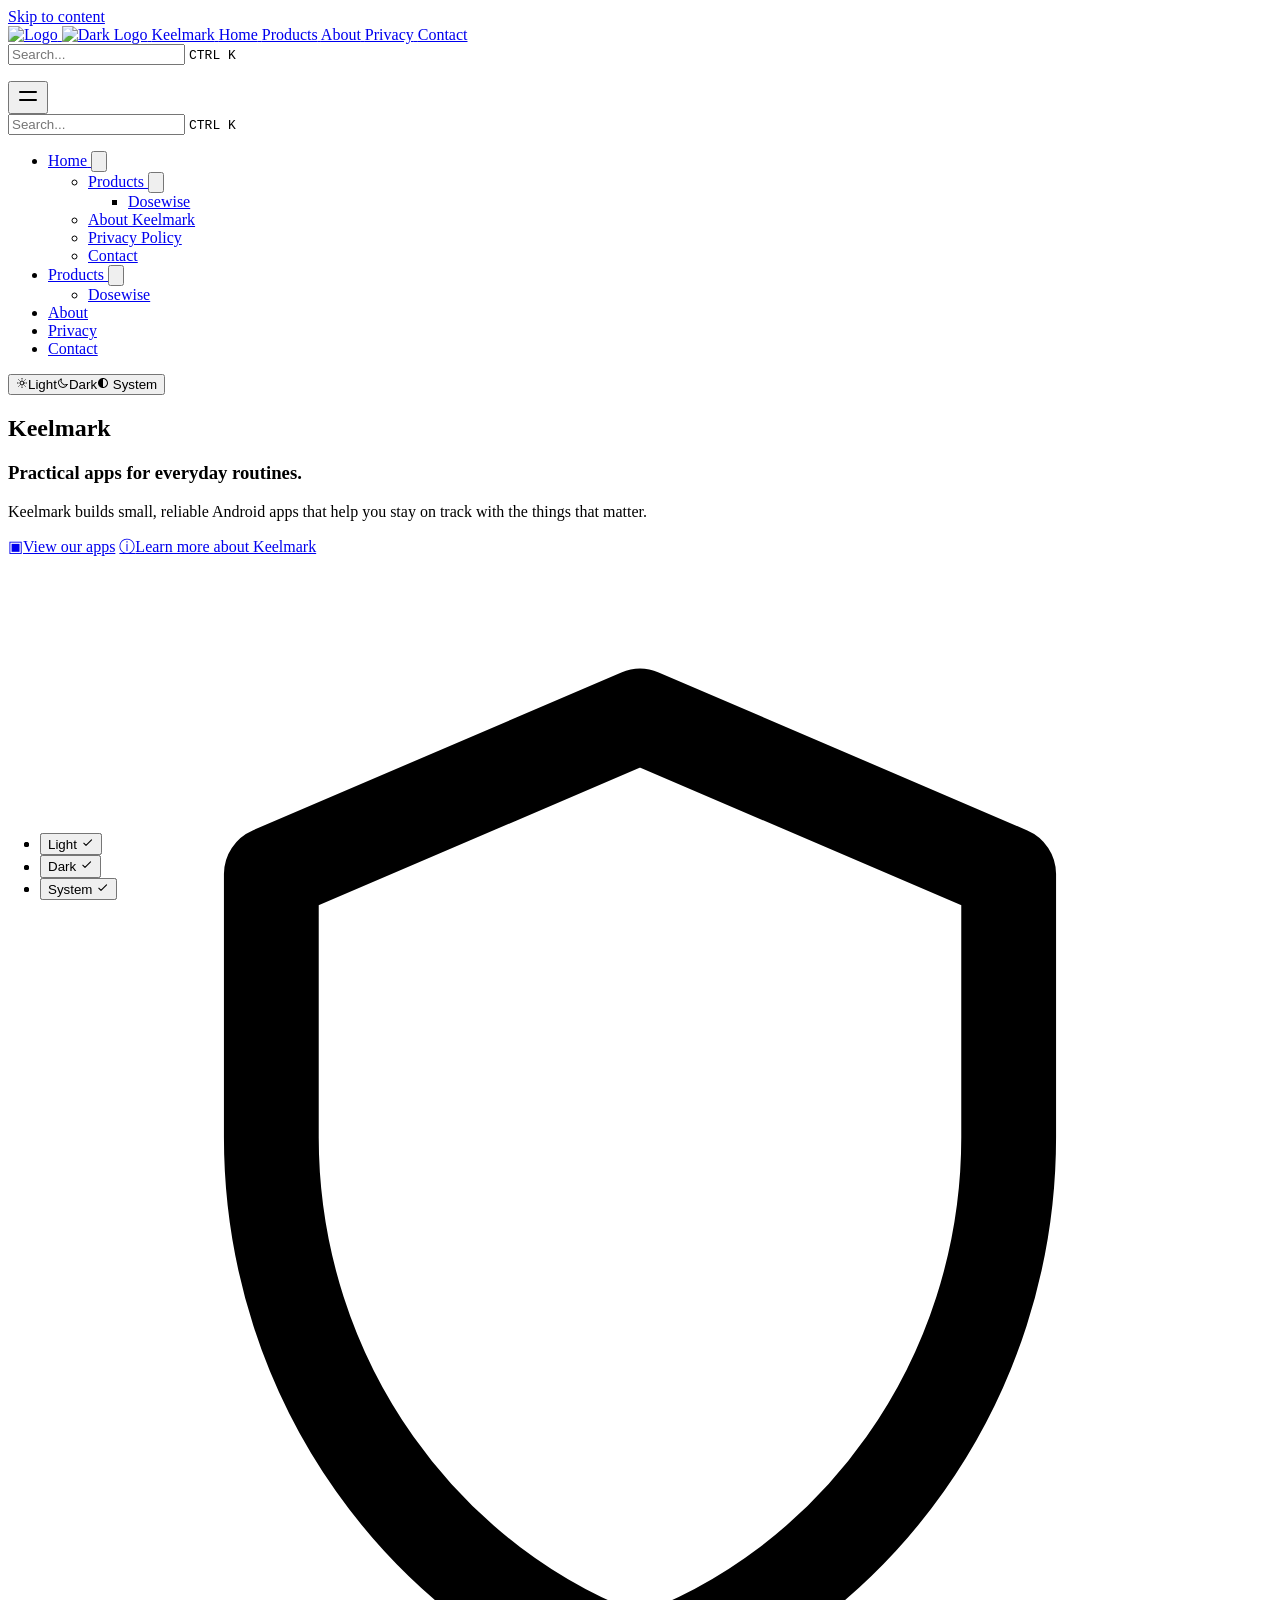
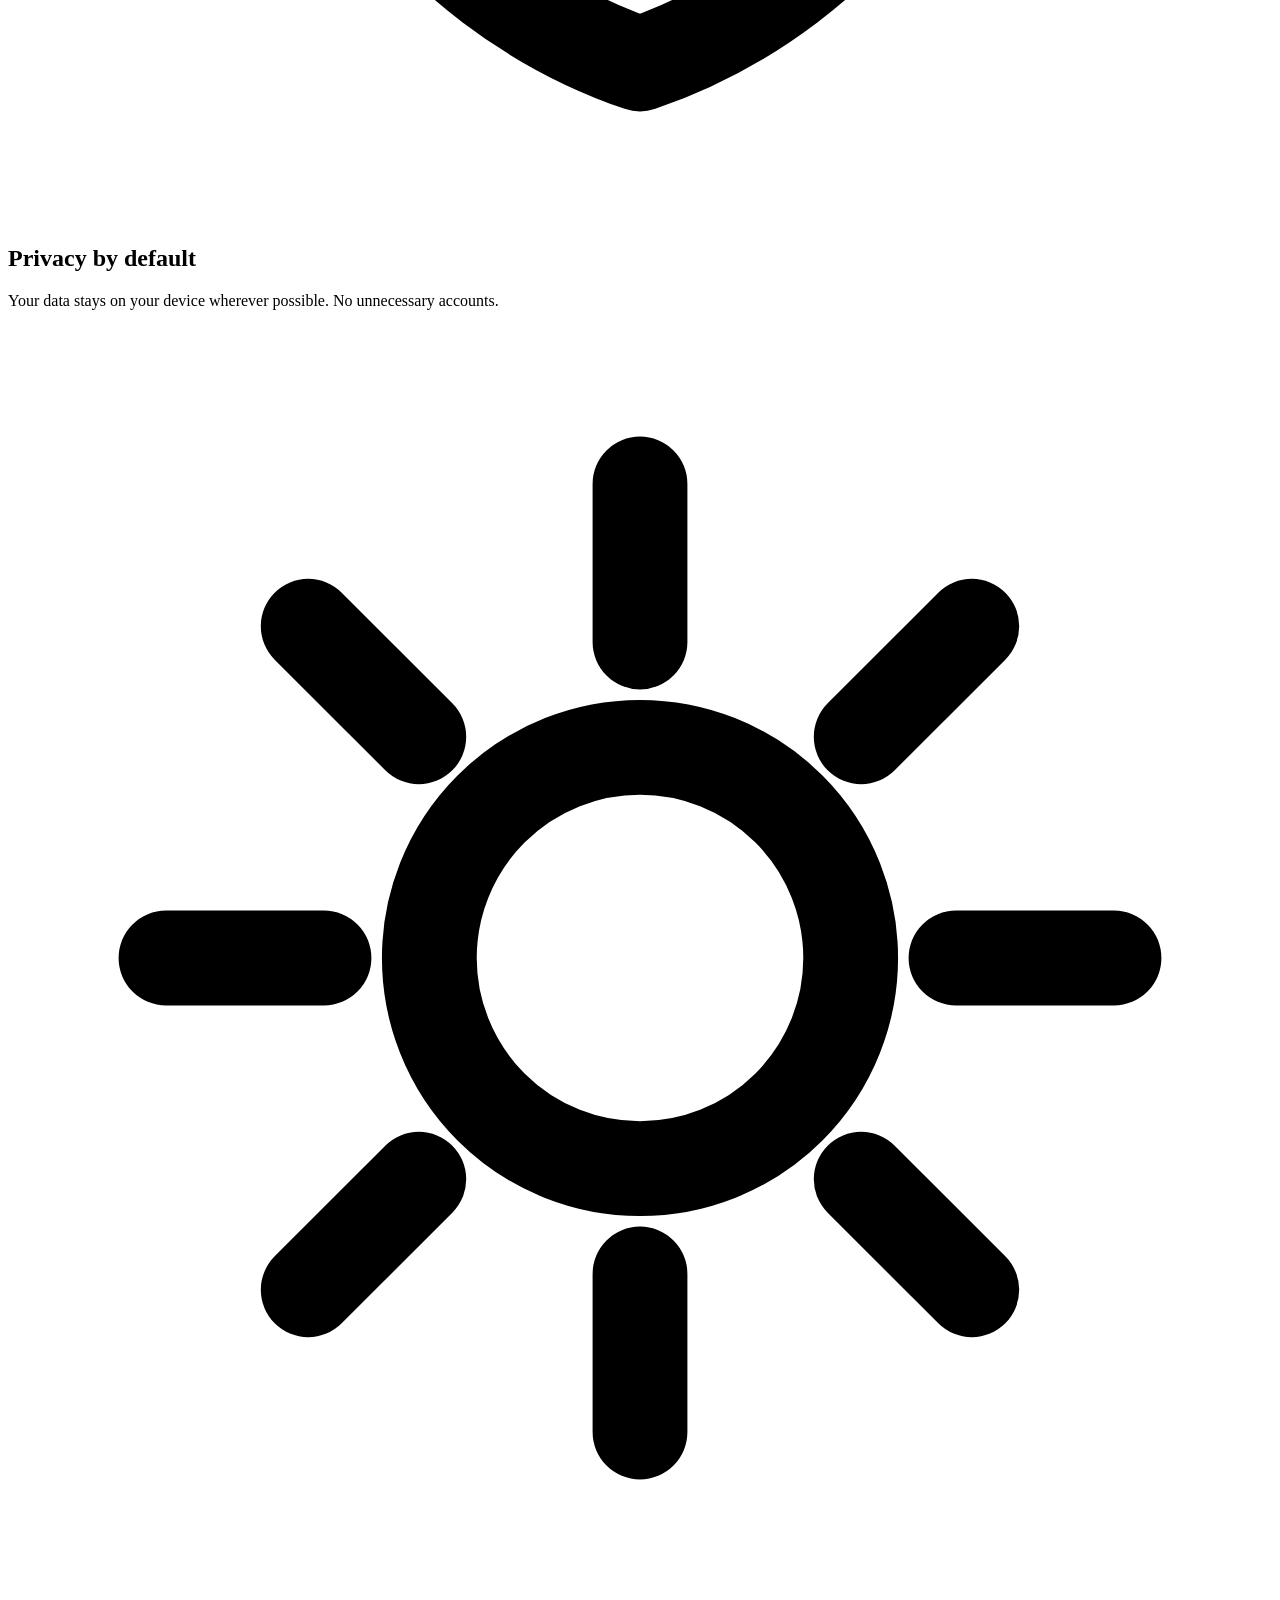
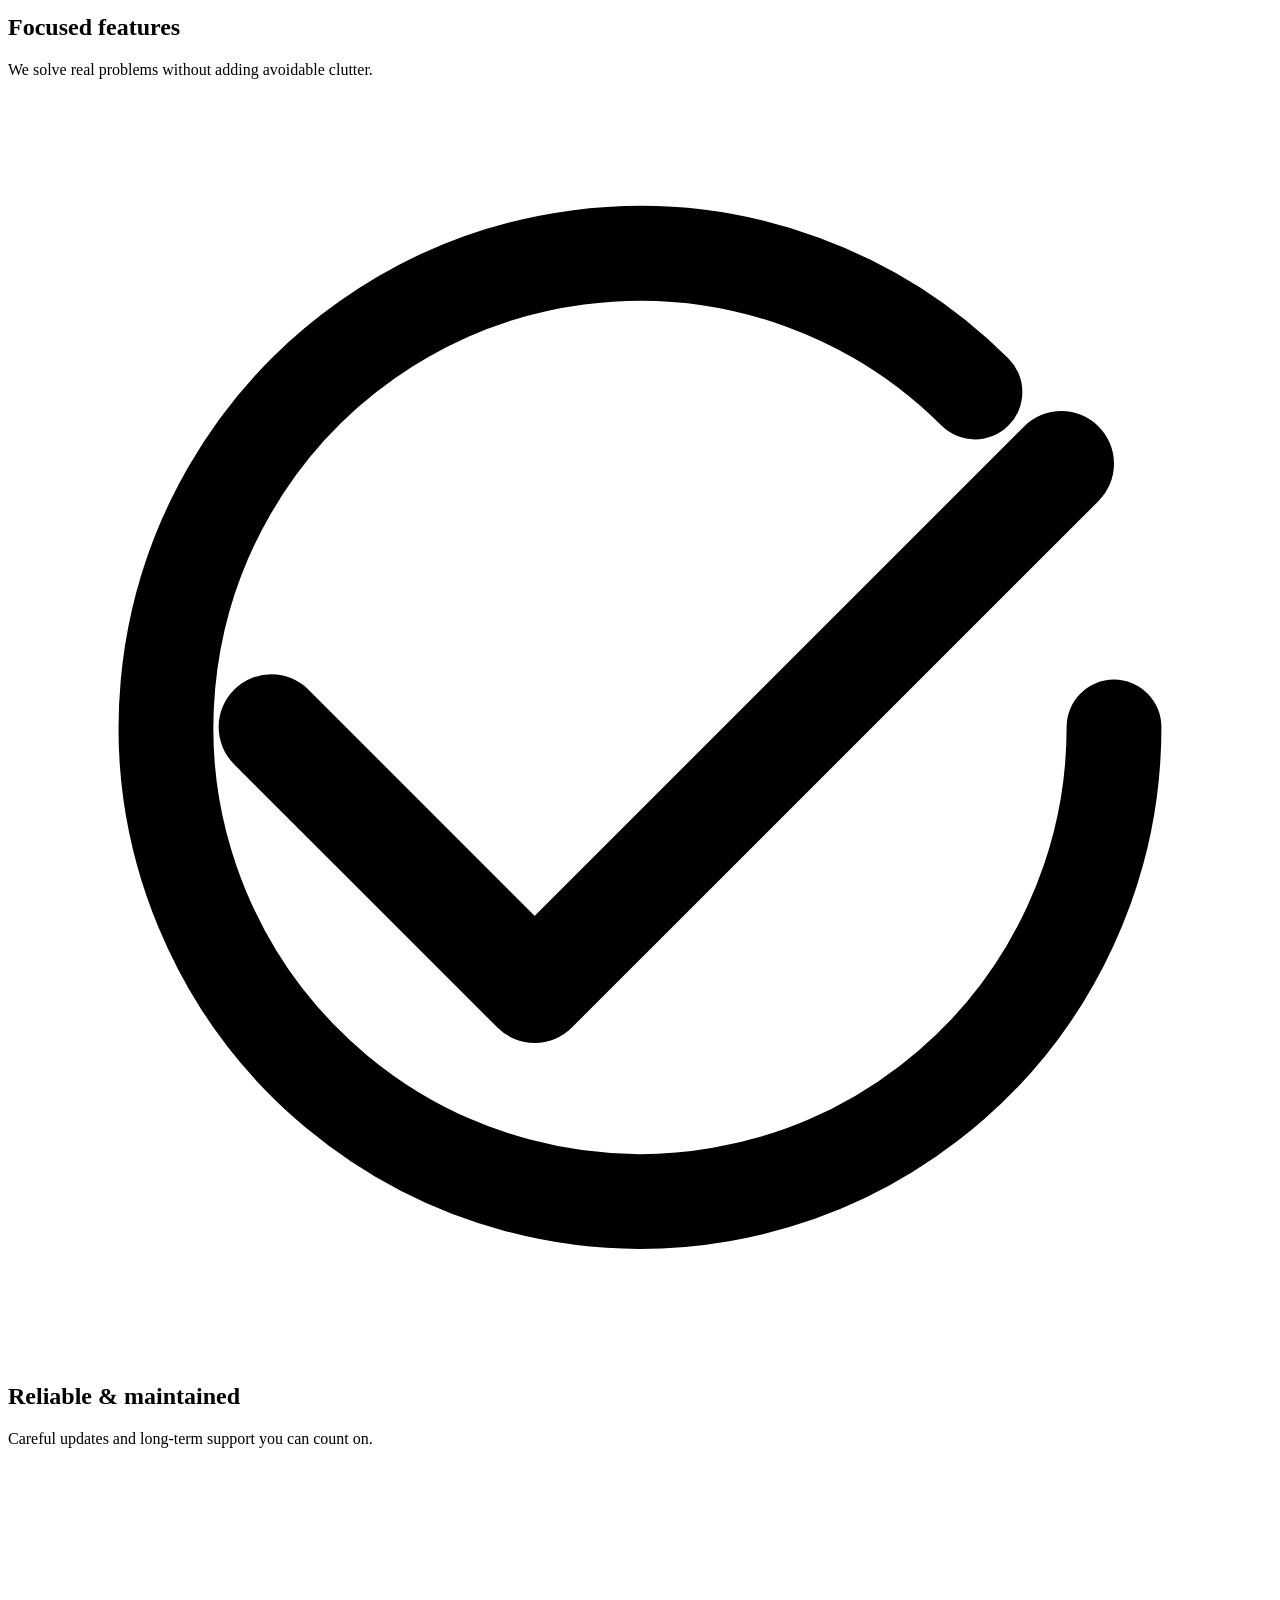
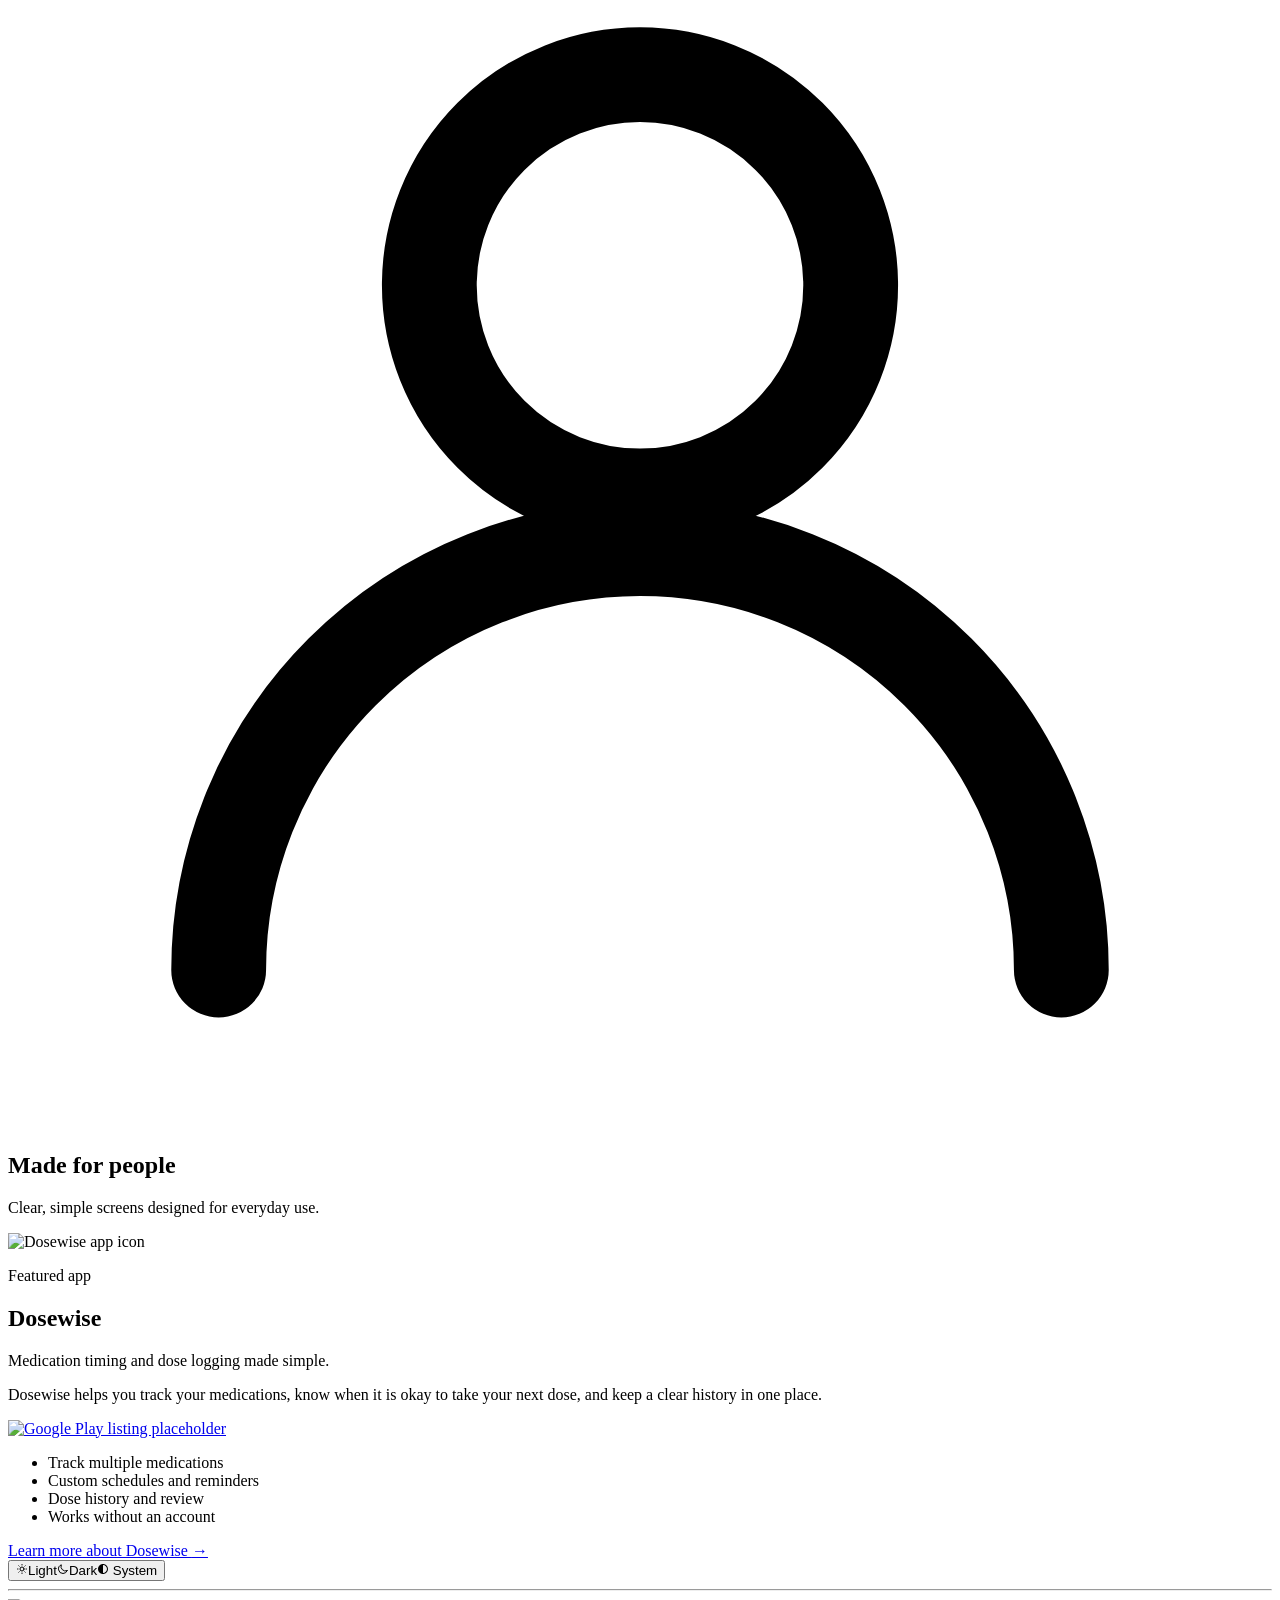
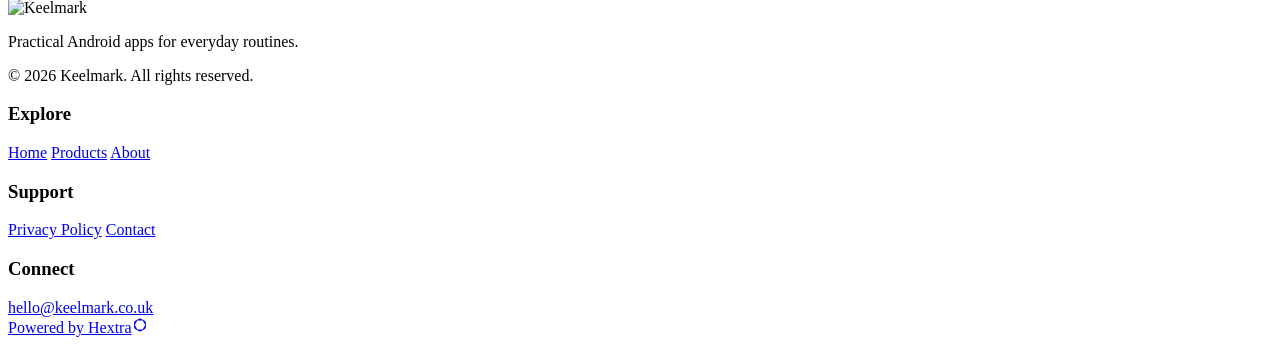
==== commit 5830594a: "Visual changes" ====
--- a/public/index.html
+++ b/public/index.html
@@ -28,7 +28,7 @@
 
   <meta itemprop="name" content="Keelmark">
   <meta itemprop="description" content="Practical Android apps for everyday routines.">
-  <meta itemprop="wordCount" content="240">
+  <meta itemprop="wordCount" content="129">
   <meta name="twitter:card" content="summary">
   <meta name="twitter:title" content="Keelmark">
   <meta name="twitter:description" content="Practical Android apps for everyday routines.">
@@ -41,7 +41,9 @@
 
   
   
-  </head>
+  <link rel="preload" as="image" href="/assets/hero-sailing-keelmark.jpg">
+<meta name="theme-color" content="#001f49">
+</head>
 <body>
     <a href="#content" class="hx:sr-only hx:focus-visible:not-sr-only hx:focus-visible:fixed hx:focus-visible:z-50 hx:focus-visible:top-2 hx:focus-visible:left-2 hx:focus-visible:bg-primary-500 hx:focus-visible:text-white hx:focus-visible:px-4 hx:focus-visible:py-2 hx:focus-visible:rounded-md hx:focus-visible:text-sm hx:focus-visible:font-medium">Skip to content</a><div class="hextra-nav-container hx:sticky hx:top-0 hx:z-20 hx:w-full hx:bg-transparent hx:print:hidden">
   <div
@@ -159,6 +161,110 @@
       <span class="hx:min-w-0 [word-break:break-word]">Home</span>
     </a>
       <button type="button" class="hextra-sidebar-collapsible-button hx:absolute hx:top-1/2 hx:-translate-y-1/2 hx:ltr:right-2 hx:rtl:left-2 hx:shrink-0 hx:cursor-pointer hx:p-0 hx:text-gray-500 hx:dark:text-neutral-400 hx:group-hover:text-gray-900 hx:dark:group-hover:text-gray-50 hx:group-data-[active=true]:text-primary-800 hx:group-data-[active=true]:dark:text-primary-600 hx:hextra-focus-visible-inset" aria-label="Toggle section" aria-expanded="true"><svg fill="none" viewBox="0 0 24 24" stroke="currentColor" aria-hidden="true" focusable="false" class="hx:h-[18px] hx:min-w-[18px] hx:rounded-xs hx:p-0.5 hx:hover:bg-gray-800/5 hx:dark:hover:bg-gray-100/5"><path stroke-linecap="round" stroke-linejoin="round" stroke-width="2" d="M9 5l7 7-7 7" class="hx:origin-center hx:transition-transform hx:rtl:-rotate-180"></path></svg></button>
+  </div><div class="hextra-sidebar-children hx:ltr:pr-0 hx:rtl:pl-0 hx:overflow-hidden">
+        <ul class='hx:relative hx:flex hx:flex-col hx:gap-1 hx:before:absolute hx:before:inset-y-1 hx:before:w-px hx:before:bg-gray-200 hx:before:content-[""] hx:ltr:ml-3 hx:ltr:pl-3 hx:ltr:before:left-0 hx:rtl:mr-3 hx:rtl:pr-3 hx:rtl:before:right-0 hx:dark:before:bg-neutral-800'><li class="hx:flex hx:flex-col "><div class="hextra-sidebar-item hx:group hx:relative hx:flex hx:items-center" data-active="false">
+    <a
+      class="hx:flex hx:items-center hx:justify-between hx:gap-2 hx:grow hx:cursor-pointer hx:rounded-sm hx:px-2 hx:py-1.5 hx:text-sm hx:transition-colors [-webkit-tap-highlight-color:transparent] [-webkit-touch-callout:none] hx:hextra-focus-visible-inset hx:ltr:pr-8 hx:rtl:pl-8 hx:text-gray-500 hx:hover:bg-gray-100 hx:hover:text-gray-900 hx:contrast-more:border hx:contrast-more:border-transparent hx:contrast-more:text-gray-900 hx:contrast-more:hover:border-gray-900 hx:dark:text-neutral-400 hx:dark:hover:bg-primary-100/5 hx:dark:hover:text-gray-50 hx:contrast-more:dark:text-gray-50 hx:contrast-more:dark:hover:border-gray-50"
+      href="/products/"
+      
+    >
+      <span class="hx:min-w-0 [word-break:break-word]">Products</span>
+    </a>
+      <button type="button" class="hextra-sidebar-collapsible-button hx:absolute hx:top-1/2 hx:-translate-y-1/2 hx:ltr:right-2 hx:rtl:left-2 hx:shrink-0 hx:cursor-pointer hx:p-0 hx:text-gray-500 hx:dark:text-neutral-400 hx:group-hover:text-gray-900 hx:dark:group-hover:text-gray-50 hx:group-data-[active=true]:text-primary-800 hx:group-data-[active=true]:dark:text-primary-600 hx:hextra-focus-visible-inset" aria-label="Toggle section" aria-expanded="false"><svg fill="none" viewBox="0 0 24 24" stroke="currentColor" aria-hidden="true" focusable="false" class="hx:h-[18px] hx:min-w-[18px] hx:rounded-xs hx:p-0.5 hx:hover:bg-gray-800/5 hx:dark:hover:bg-gray-100/5"><path stroke-linecap="round" stroke-linejoin="round" stroke-width="2" d="M9 5l7 7-7 7" class="hx:origin-center hx:transition-transform hx:rtl:-rotate-180"></path></svg></button>
+  </div>
+              <div class="hextra-sidebar-children hx:ltr:pr-0 hx:rtl:pl-0 hx:overflow-hidden">
+        <ul class='hx:relative hx:flex hx:flex-col hx:gap-1 hx:before:absolute hx:before:inset-y-1 hx:before:w-px hx:before:bg-gray-200 hx:before:content-[""] hx:ltr:ml-3 hx:ltr:pl-3 hx:ltr:before:left-0 hx:rtl:mr-3 hx:rtl:pr-3 hx:rtl:before:right-0 hx:dark:before:bg-neutral-800'><li class="hx:flex hx:flex-col "><div class="hextra-sidebar-item hx:group hx:relative hx:flex hx:items-center" data-active="false">
+    <a
+      class="hx:flex hx:items-center hx:justify-between hx:gap-2 hx:grow hx:cursor-pointer hx:rounded-sm hx:px-2 hx:py-1.5 hx:text-sm hx:transition-colors [-webkit-tap-highlight-color:transparent] [-webkit-touch-callout:none] hx:hextra-focus-visible-inset hx:text-gray-500 hx:hover:bg-gray-100 hx:hover:text-gray-900 hx:contrast-more:border hx:contrast-more:border-transparent hx:contrast-more:text-gray-900 hx:contrast-more:hover:border-gray-900 hx:dark:text-neutral-400 hx:dark:hover:bg-primary-100/5 hx:dark:hover:text-gray-50 hx:contrast-more:dark:text-gray-50 hx:contrast-more:dark:hover:border-gray-50"
+      href="/products/dosewise/"
+      
+    >
+      <span class="hx:min-w-0 [word-break:break-word]">Dosewise</span>
+    </a>
+  </div>
+              
+            </li></ul>
+      </div>
+            </li><li class="hx:flex hx:flex-col "><div class="hextra-sidebar-item hx:group hx:relative hx:flex hx:items-center" data-active="false">
+    <a
+      class="hx:flex hx:items-center hx:justify-between hx:gap-2 hx:grow hx:cursor-pointer hx:rounded-sm hx:px-2 hx:py-1.5 hx:text-sm hx:transition-colors [-webkit-tap-highlight-color:transparent] [-webkit-touch-callout:none] hx:hextra-focus-visible-inset hx:text-gray-500 hx:hover:bg-gray-100 hx:hover:text-gray-900 hx:contrast-more:border hx:contrast-more:border-transparent hx:contrast-more:text-gray-900 hx:contrast-more:hover:border-gray-900 hx:dark:text-neutral-400 hx:dark:hover:bg-primary-100/5 hx:dark:hover:text-gray-50 hx:contrast-more:dark:text-gray-50 hx:contrast-more:dark:hover:border-gray-50"
+      href="/about/"
+      
+    >
+      <span class="hx:min-w-0 [word-break:break-word]">About Keelmark</span>
+    </a>
+  </div>
+              
+            </li><li class="hx:flex hx:flex-col "><div class="hextra-sidebar-item hx:group hx:relative hx:flex hx:items-center" data-active="false">
+    <a
+      class="hx:flex hx:items-center hx:justify-between hx:gap-2 hx:grow hx:cursor-pointer hx:rounded-sm hx:px-2 hx:py-1.5 hx:text-sm hx:transition-colors [-webkit-tap-highlight-color:transparent] [-webkit-touch-callout:none] hx:hextra-focus-visible-inset hx:text-gray-500 hx:hover:bg-gray-100 hx:hover:text-gray-900 hx:contrast-more:border hx:contrast-more:border-transparent hx:contrast-more:text-gray-900 hx:contrast-more:hover:border-gray-900 hx:dark:text-neutral-400 hx:dark:hover:bg-primary-100/5 hx:dark:hover:text-gray-50 hx:contrast-more:dark:text-gray-50 hx:contrast-more:dark:hover:border-gray-50"
+      href="/privacy/"
+      
+    >
+      <span class="hx:min-w-0 [word-break:break-word]">Privacy Policy</span>
+    </a>
+  </div>
+              
+            </li><li class="hx:flex hx:flex-col "><div class="hextra-sidebar-item hx:group hx:relative hx:flex hx:items-center" data-active="false">
+    <a
+      class="hx:flex hx:items-center hx:justify-between hx:gap-2 hx:grow hx:cursor-pointer hx:rounded-sm hx:px-2 hx:py-1.5 hx:text-sm hx:transition-colors [-webkit-tap-highlight-color:transparent] [-webkit-touch-callout:none] hx:hextra-focus-visible-inset hx:text-gray-500 hx:hover:bg-gray-100 hx:hover:text-gray-900 hx:contrast-more:border hx:contrast-more:border-transparent hx:contrast-more:text-gray-900 hx:contrast-more:hover:border-gray-900 hx:dark:text-neutral-400 hx:dark:hover:bg-primary-100/5 hx:dark:hover:text-gray-50 hx:contrast-more:dark:text-gray-50 hx:contrast-more:dark:hover:border-gray-50"
+      href="/contact/"
+      
+    >
+      <span class="hx:min-w-0 [word-break:break-word]">Contact</span>
+    </a>
+  </div>
+              
+            </li></ul>
+      </div></li>
+              <li class=""><div class="hextra-sidebar-item hx:group hx:relative hx:flex hx:items-center" data-active="false">
+    <a
+      class="hx:flex hx:items-center hx:justify-between hx:gap-2 hx:grow hx:cursor-pointer hx:rounded-sm hx:px-2 hx:py-1.5 hx:text-sm hx:transition-colors [-webkit-tap-highlight-color:transparent] [-webkit-touch-callout:none] hx:hextra-focus-visible-inset hx:ltr:pr-8 hx:rtl:pl-8 hx:text-gray-500 hx:hover:bg-gray-100 hx:hover:text-gray-900 hx:contrast-more:border hx:contrast-more:border-transparent hx:contrast-more:text-gray-900 hx:contrast-more:hover:border-gray-900 hx:dark:text-neutral-400 hx:dark:hover:bg-primary-100/5 hx:dark:hover:text-gray-50 hx:contrast-more:dark:text-gray-50 hx:contrast-more:dark:hover:border-gray-50"
+      href="/products/"
+      
+    >
+      <span class="hx:min-w-0 [word-break:break-word]">Products</span>
+    </a>
+      <button type="button" class="hextra-sidebar-collapsible-button hx:absolute hx:top-1/2 hx:-translate-y-1/2 hx:ltr:right-2 hx:rtl:left-2 hx:shrink-0 hx:cursor-pointer hx:p-0 hx:text-gray-500 hx:dark:text-neutral-400 hx:group-hover:text-gray-900 hx:dark:group-hover:text-gray-50 hx:group-data-[active=true]:text-primary-800 hx:group-data-[active=true]:dark:text-primary-600 hx:hextra-focus-visible-inset" aria-label="Toggle section" aria-expanded="false"><svg fill="none" viewBox="0 0 24 24" stroke="currentColor" aria-hidden="true" focusable="false" class="hx:h-[18px] hx:min-w-[18px] hx:rounded-xs hx:p-0.5 hx:hover:bg-gray-800/5 hx:dark:hover:bg-gray-100/5"><path stroke-linecap="round" stroke-linejoin="round" stroke-width="2" d="M9 5l7 7-7 7" class="hx:origin-center hx:transition-transform hx:rtl:-rotate-180"></path></svg></button>
+  </div><div class="hextra-sidebar-children hx:ltr:pr-0 hx:rtl:pl-0 hx:overflow-hidden">
+        <ul class='hx:relative hx:flex hx:flex-col hx:gap-1 hx:before:absolute hx:before:inset-y-1 hx:before:w-px hx:before:bg-gray-200 hx:before:content-[""] hx:ltr:ml-3 hx:ltr:pl-3 hx:ltr:before:left-0 hx:rtl:mr-3 hx:rtl:pr-3 hx:rtl:before:right-0 hx:dark:before:bg-neutral-800'><li class="hx:flex hx:flex-col "><div class="hextra-sidebar-item hx:group hx:relative hx:flex hx:items-center" data-active="false">
+    <a
+      class="hx:flex hx:items-center hx:justify-between hx:gap-2 hx:grow hx:cursor-pointer hx:rounded-sm hx:px-2 hx:py-1.5 hx:text-sm hx:transition-colors [-webkit-tap-highlight-color:transparent] [-webkit-touch-callout:none] hx:hextra-focus-visible-inset hx:text-gray-500 hx:hover:bg-gray-100 hx:hover:text-gray-900 hx:contrast-more:border hx:contrast-more:border-transparent hx:contrast-more:text-gray-900 hx:contrast-more:hover:border-gray-900 hx:dark:text-neutral-400 hx:dark:hover:bg-primary-100/5 hx:dark:hover:text-gray-50 hx:contrast-more:dark:text-gray-50 hx:contrast-more:dark:hover:border-gray-50"
+      href="/products/dosewise/"
+      
+    >
+      <span class="hx:min-w-0 [word-break:break-word]">Dosewise</span>
+    </a>
+  </div>
+              
+            </li></ul>
+      </div></li>
+              <li class=""><div class="hextra-sidebar-item hx:group hx:relative hx:flex hx:items-center" data-active="false">
+    <a
+      class="hx:flex hx:items-center hx:justify-between hx:gap-2 hx:grow hx:cursor-pointer hx:rounded-sm hx:px-2 hx:py-1.5 hx:text-sm hx:transition-colors [-webkit-tap-highlight-color:transparent] [-webkit-touch-callout:none] hx:hextra-focus-visible-inset hx:text-gray-500 hx:hover:bg-gray-100 hx:hover:text-gray-900 hx:contrast-more:border hx:contrast-more:border-transparent hx:contrast-more:text-gray-900 hx:contrast-more:hover:border-gray-900 hx:dark:text-neutral-400 hx:dark:hover:bg-primary-100/5 hx:dark:hover:text-gray-50 hx:contrast-more:dark:text-gray-50 hx:contrast-more:dark:hover:border-gray-50"
+      href="/about/"
+      
+    >
+      <span class="hx:min-w-0 [word-break:break-word]">About</span>
+    </a>
+  </div></li>
+              <li class=""><div class="hextra-sidebar-item hx:group hx:relative hx:flex hx:items-center" data-active="false">
+    <a
+      class="hx:flex hx:items-center hx:justify-between hx:gap-2 hx:grow hx:cursor-pointer hx:rounded-sm hx:px-2 hx:py-1.5 hx:text-sm hx:transition-colors [-webkit-tap-highlight-color:transparent] [-webkit-touch-callout:none] hx:hextra-focus-visible-inset hx:text-gray-500 hx:hover:bg-gray-100 hx:hover:text-gray-900 hx:contrast-more:border hx:contrast-more:border-transparent hx:contrast-more:text-gray-900 hx:contrast-more:hover:border-gray-900 hx:dark:text-neutral-400 hx:dark:hover:bg-primary-100/5 hx:dark:hover:text-gray-50 hx:contrast-more:dark:text-gray-50 hx:contrast-more:dark:hover:border-gray-50"
+      href="/privacy/"
+      
+    >
+      <span class="hx:min-w-0 [word-break:break-word]">Privacy</span>
+    </a>
+  </div></li>
+              <li class=""><div class="hextra-sidebar-item hx:group hx:relative hx:flex hx:items-center" data-active="false">
+    <a
+      class="hx:flex hx:items-center hx:justify-between hx:gap-2 hx:grow hx:cursor-pointer hx:rounded-sm hx:px-2 hx:py-1.5 hx:text-sm hx:transition-colors [-webkit-tap-highlight-color:transparent] [-webkit-touch-callout:none] hx:hextra-focus-visible-inset hx:text-gray-500 hx:hover:bg-gray-100 hx:hover:text-gray-900 hx:contrast-more:border hx:contrast-more:border-transparent hx:contrast-more:text-gray-900 hx:contrast-more:hover:border-gray-900 hx:dark:text-neutral-400 hx:dark:hover:bg-primary-100/5 hx:dark:hover:text-gray-50 hx:contrast-more:dark:text-gray-50 hx:contrast-more:dark:hover:border-gray-50"
+      href="/contact/"
+      
+    >
+      <span class="hx:min-w-0 [word-break:break-word]">Contact</span>
+    </a>
   </div></li>
     </ul>
 
@@ -238,86 +344,63 @@
         <h1 class="hx:text-center hx:mt-2 hx:text-4xl hx:font-bold hx:tracking-tight hx:text-slate-900 hx:dark:text-slate-100">Keelmark</h1>
         <div class="content">
           <div class="km-landing">
-  <section class="km-hero">
+  <section class="km-hero" aria-labelledby="km-hero-title">
     <div class="km-wrap">
-      <div class="km-hero-content">
-        <p class="km-eyebrow">Keelmark</p>
-        <h1>Practical apps for <span>everyday routines.</span></h1>
-        <p class="km-lede">Keelmark builds small, reliable Android apps that help people keep track of ordinary tasks without turning them into an admin project.</p>
-        <div class="km-actions">
-          <a class="km-button" href="/products/dosewise/">View Dosewise</a>
-          <a class="km-button-secondary" href="/about/">About Keelmark</a>
+      <div class="km-hero-copy">
+        <h1 id="km-hero-title">Practical apps for <span>everyday routines.</span></h1>
+        <p class="km-lede">Keelmark builds small, reliable Android apps that help you stay on track with the things that matter.</p>
+        <div class="km-actions" aria-label="Primary actions">
+          <a class="km-button" href="/products/dosewise/"><span class="km-button-icon" aria-hidden="true">▣</span>View our apps</a>
+          <a class="km-button-secondary" href="/about/"><span class="km-button-icon" aria-hidden="true">ⓘ</span>Learn more about Keelmark</a>
         </div>
       </div>
     </div>
   </section>
-  <section class="km-principles">
+  <section class="km-principles" aria-label="Keelmark principles">
     <div class="km-wrap">
-      <div class="km-principle-grid" aria-label="Keelmark principles">
-        <div class="km-principle">
+      <div class="km-principle-grid">
+        <article class="km-principle">
           <svg class="km-icon" viewBox="0 0 24 24" fill="none" aria-hidden="true"><path d="M12 3l7 3v5c0 4.6-2.9 8.6-7 10-4.1-1.4-7-5.4-7-10V6l7-3Z" stroke="currentColor" stroke-width="1.8" stroke-linejoin="round"/></svg>
-          <h3>Privacy by default</h3>
-          <p>Designed to avoid unnecessary accounts, tracking, and data collection.</p>
+          <h2>Privacy by default</h2>
+          <p>Your data stays on your device wherever possible. No unnecessary accounts.</p>
+        </article>
+        <article class="km-principle">
+          <svg class="km-icon" viewBox="0 0 24 24" fill="none" aria-hidden="true"><path d="M12 3v3M12 18v3M3 12h3M18 12h3M7.8 7.8 5.7 5.7M18.3 18.3l-2.1-2.1M16.2 7.8l2.1-2.1M5.7 18.3l2.1-2.1" stroke="currentColor" stroke-width="1.8" stroke-linecap="round"/><circle cx="12" cy="12" r="4" stroke="currentColor" stroke-width="1.8"/></svg>
+          <h2>Focused features</h2>
+          <p>We solve real problems without adding avoidable clutter.</p>
+        </article>
+        <article class="km-principle">
+          <svg class="km-icon" viewBox="0 0 24 24" fill="none" aria-hidden="true"><path d="M20 7 10 17l-5-5" stroke="currentColor" stroke-width="2" stroke-linecap="round" stroke-linejoin="round"/><path d="M21 12a9 9 0 1 1-2.64-6.36" stroke="currentColor" stroke-width="1.8" stroke-linecap="round"/></svg>
+          <h2>Reliable & maintained</h2>
+          <p>Careful updates and long-term support you can count on.</p>
+        </article>
+        <article class="km-principle">
+          <svg class="km-icon" viewBox="0 0 24 24" fill="none" aria-hidden="true"><path d="M12 12a4 4 0 1 0 0-8 4 4 0 0 0 0 8Z" stroke="currentColor" stroke-width="1.8"/><path d="M4 21a8 8 0 0 1 16 0" stroke="currentColor" stroke-width="1.8" stroke-linecap="round"/></svg>
+          <h2>Made for people</h2>
+          <p>Clear, simple screens designed for everyday use.</p>
+        </article>
+      </div>
+    </div>
+  </section>
+  <section class="km-featured" aria-labelledby="dosewise-title">
+    <div class="km-wrap">
+      <div class="km-product-showcase">
+        <img class="km-product-icon" src="/assets/dosewise-icon.svg" alt="Dosewise app icon">
+        <div class="km-product-copy">
+          <p class="km-kicker">Featured app</p>
+          <h2 id="dosewise-title">Dosewise</h2>
+          <p class="km-subtitle">Medication timing and dose logging made simple.</p>
+          <p>Dosewise helps you track your medications, know when it is okay to take your next dose, and keep a clear history in one place.</p>
+          <a class="km-play-link" href="/products/dosewise/" aria-label="View Dosewise"><img class="km-play-badge" src="/assets/google-play-badge-placeholder.svg" alt="Google Play listing placeholder"></a>
         </div>
-        <div class="km-principle">
-          <svg class="km-icon" viewBox="0 0 24 24" fill="none" aria-hidden="true"><path d="M12 3v3M12 18v3M3 12h3M18 12h3M7.8 7.8 5.7 5.7M18.3 18.3l-2.1-2.1M16.2 7.8l2.1-2.1M5.7 18.3l2.1-2.1" stroke="currentColor" stroke-width="1.8" stroke-linecap="round"/><circle cx="12" cy="12" r="4" stroke="currentColor" stroke-width="1.8"/></svg>
-          <h3>Focused features</h3>
-          <p>Apps should solve real problems, not collect decorative clutter.</p>
-        </div>
-        <div class="km-principle">
-          <svg class="km-icon" viewBox="0 0 24 24" fill="none" aria-hidden="true"><path d="M20 7 10 17l-5-5" stroke="currentColor" stroke-width="2" stroke-linecap="round" stroke-linejoin="round"/><path d="M21 12a9 9 0 1 1-2.64-6.36" stroke="currentColor" stroke-width="1.8" stroke-linecap="round"/></svg>
-          <h3>Maintained carefully</h3>
-          <p>Simple tools still need documentation, updates, and long-term care.</p>
-        </div>
-        <div class="km-principle">
-          <svg class="km-icon" viewBox="0 0 24 24" fill="none" aria-hidden="true"><path d="M12 12a4 4 0 1 0 0-8 4 4 0 0 0 0 8Z" stroke="currentColor" stroke-width="1.8"/><path d="M4 21a8 8 0 0 1 16 0" stroke="currentColor" stroke-width="1.8" stroke-linecap="round"/></svg>
-          <h3>Made for people</h3>
-          <p>Clear screens, obvious next actions, and fewer chances to get lost.</p>
-        </div>
-      </div>
-    </div>
-  </section>
-  <section class="km-section">
-    <div class="km-wrap">
-      <div class="km-product-card">
-        <img class="km-product-art" src="/assets/dosewise-icon.svg" alt="Dosewise app icon">
-        <div class="km-product-copy">
-          <span class="km-kicker">Featured app</span>
-          <h2>Dosewise</h2>
-          <p>Dosewise is a medication timing and dose logging app for Android. It helps you record doses, see when your next dose is due, and keep a clear history.</p>
-          <p>It is built for the ordinary problem of dose uncertainty: medication becomes so routine that the last dose can be forgotten almost immediately, because apparently the human brain was assembled on a Friday afternoon.</p>
-          <a href="/products/dosewise/"><img class="km-play-badge" src="/assets/google-play-badge-placeholder.svg" alt="Google Play listing placeholder"></a>
-        </div>
-        <div>
+        <div class="km-product-list-wrap">
           <ul class="km-check-list">
             <li>Track multiple medications</li>
-            <li>Record taken doses quickly</li>
-            <li>See next allowed dose timing</li>
-            <li>Keep a clear dose history</li>
-            <li>Designed to work without an account</li>
+            <li>Custom schedules and reminders</li>
+            <li>Dose history and review</li>
+            <li>Works without an account</li>
           </ul>
-        </div>
-      </div>
-    </div>
-  </section>
-  <section class="km-section km-section-muted">
-    <div class="km-wrap">
-      <div class="km-section-title">
-        <h2>Small tools, deliberately kept small.</h2>
-        <p>Keelmark products are intended to be practical, readable, and restrained. The point is to support a routine, not colonise it with dashboards, badges, streaks, and other ornamental nonsense.</p>
-      </div>
-      <div class="km-card-grid">
-        <div class="km-card">
-          <h3>Clear decisions</h3>
-          <p>Each screen should help answer the immediate question in front of the user.</p>
-        </div>
-        <div class="km-card">
-          <h3>Low friction</h3>
-          <p>Common actions should be quick, obvious, and forgiving of normal mistakes.</p>
-        </div>
-        <div class="km-card">
-          <h3>Local first</h3>
-          <p>Where possible, personal routine data should stay on the device.</p>
+          <a class="km-text-link" href="/products/dosewise/">Learn more about Dosewise <span aria-hidden="true">→</span></a>
         </div>
       </div>
     </div>
@@ -395,26 +478,27 @@
 </div><hr class="hx:border-gray-200 hx:dark:border-neutral-800" /><div class="hextra-custom-footer hextra-max-footer-width hx:mx-auto hx:pl-[max(env(safe-area-inset-left),1.5rem)] hx:pr-[max(env(safe-area-inset-right),1.5rem)] hx:text-gray-600 hx:dark:text-gray-400"><div class="km-footer-custom">
   <div class="km-wrap km-footer-grid">
     <div>
-      <img class="km-footer-logo" src="/assets/keelmark-logo-dark.svg" alt="Keelmark">
+      <img class="km-footer-logo" src="/assets/keelmark-logo-white.svg" alt="Keelmark">
       <p>Practical Android apps for everyday routines.</p>
+      <p>© 2026 Keelmark. All rights reserved.</p>
     </div>
     <div>
       <h3>Explore</h3>
-      <div class="km-footer-links">
+      <nav class="km-footer-links" aria-label="Footer explore links">
         <a href="/">Home</a>
         <a href="/products/">Products</a>
         <a href="/about/">About</a>
-      </div>
+      </nav>
     </div>
     <div>
-      <h3>Product</h3>
-      <div class="km-footer-links">
-        <a href="/products/dosewise/">Dosewise</a>
+      <h3>Support</h3>
+      <nav class="km-footer-links" aria-label="Footer support links">
         <a href="/privacy/">Privacy Policy</a>
-      </div>
+        <a href="/contact/">Contact</a>
+      </nav>
     </div>
     <div>
-      <h3>Contact</h3>
+      <h3>Connect</h3>
       <div class="km-footer-links">
         <a href="mailto:hello@keelmark.co.uk">hello@keelmark.co.uk</a>
       </div>
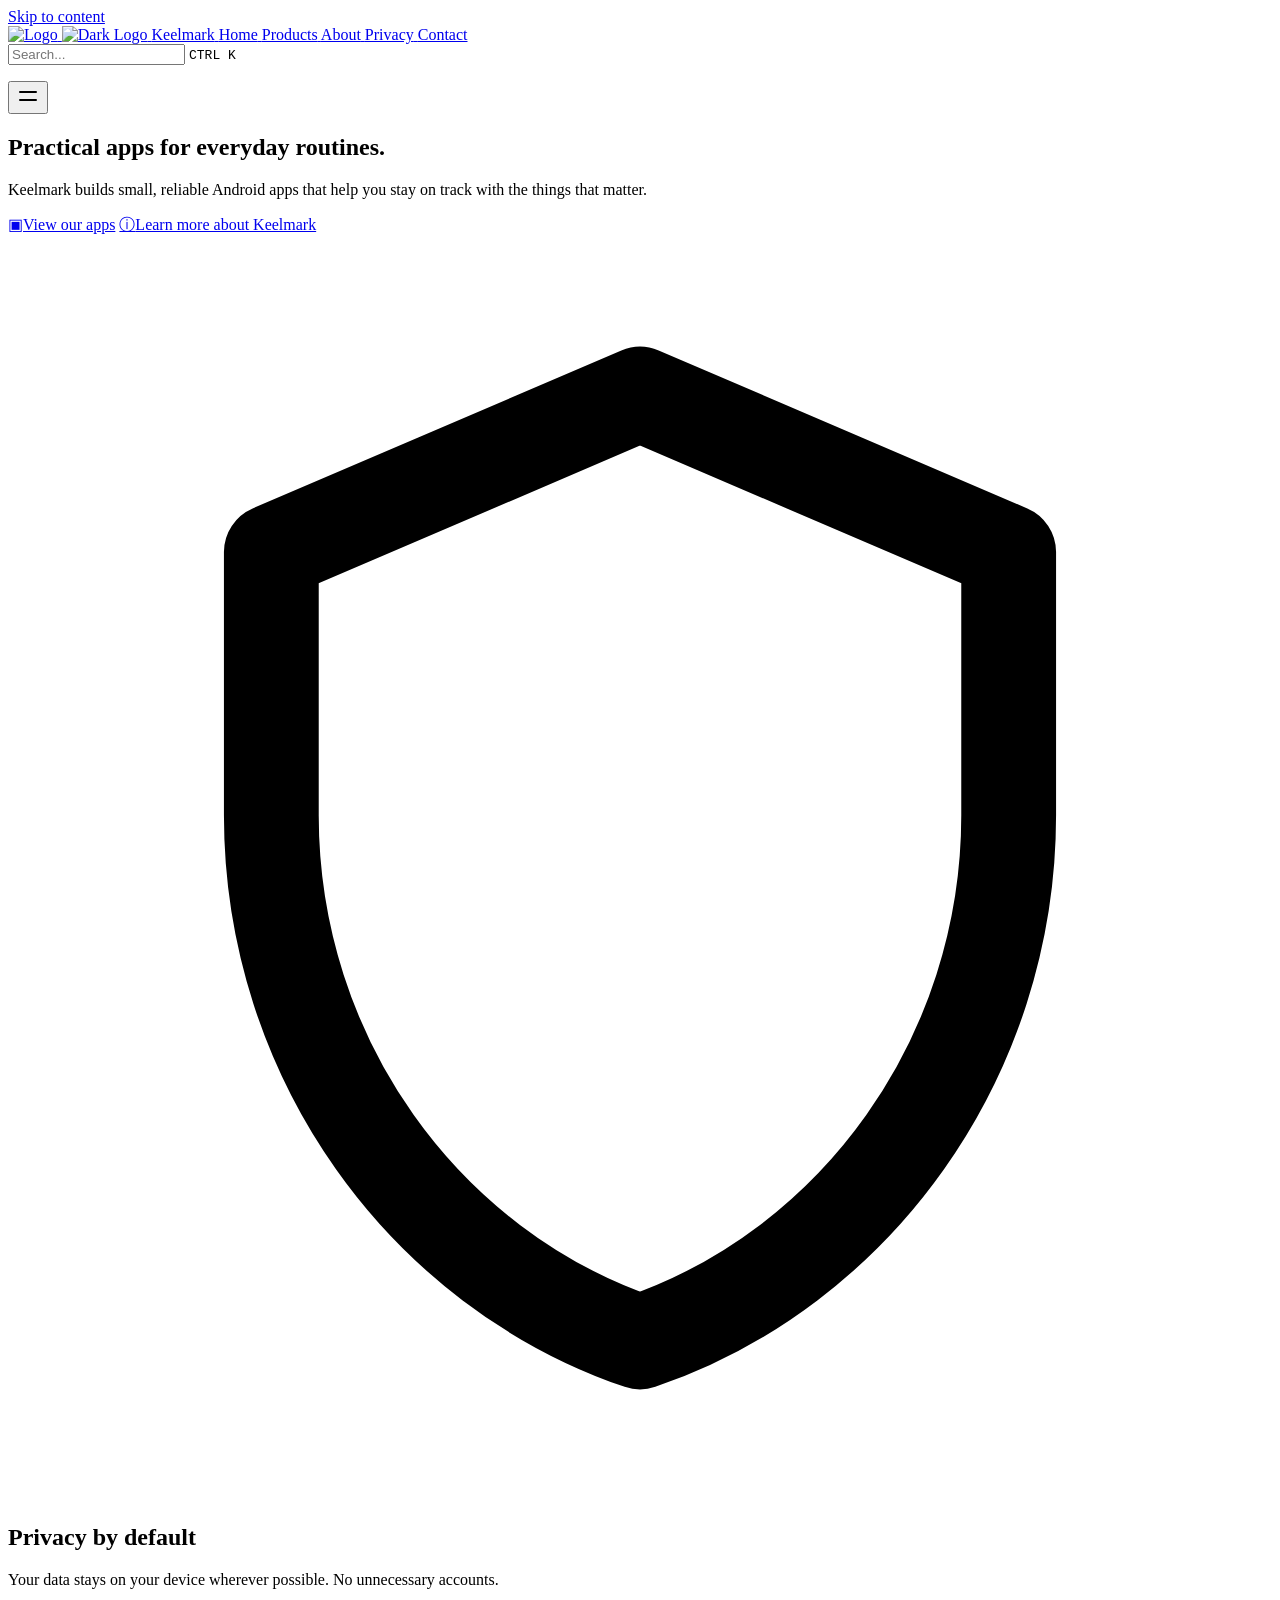
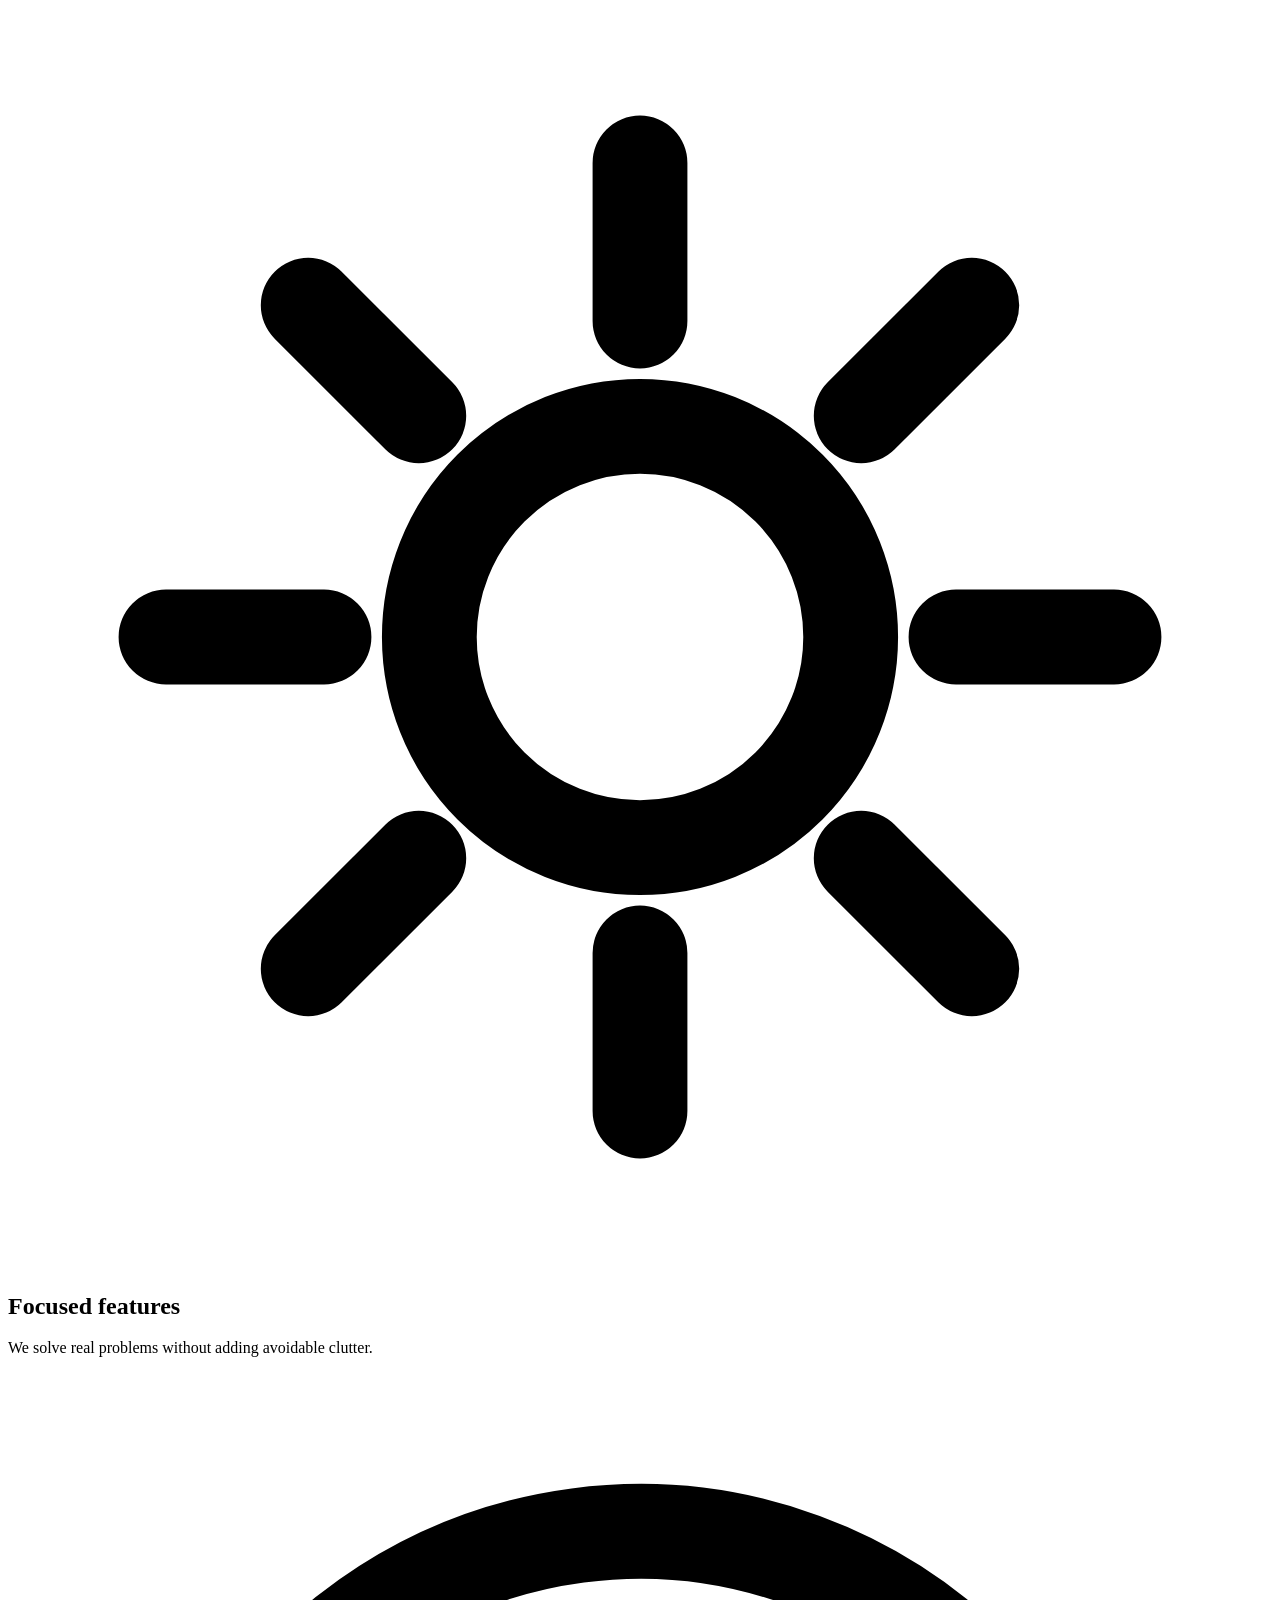
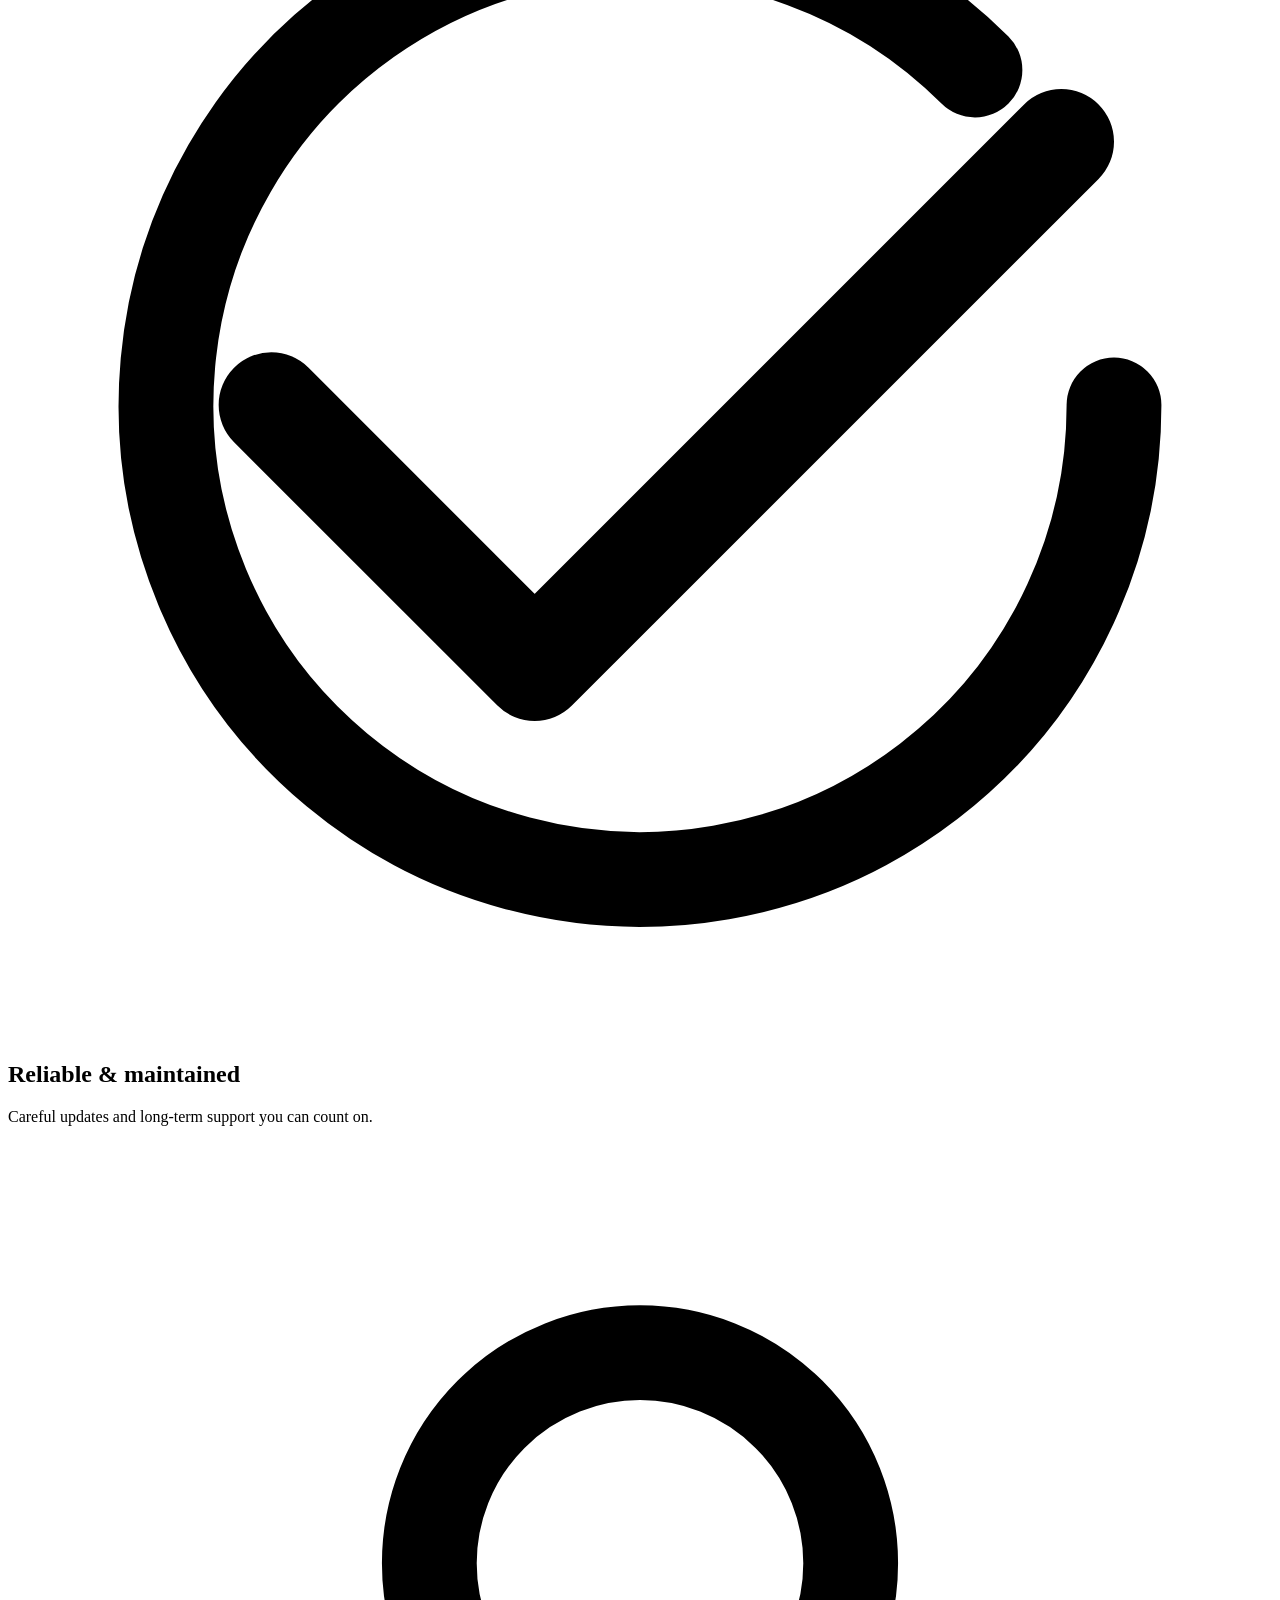
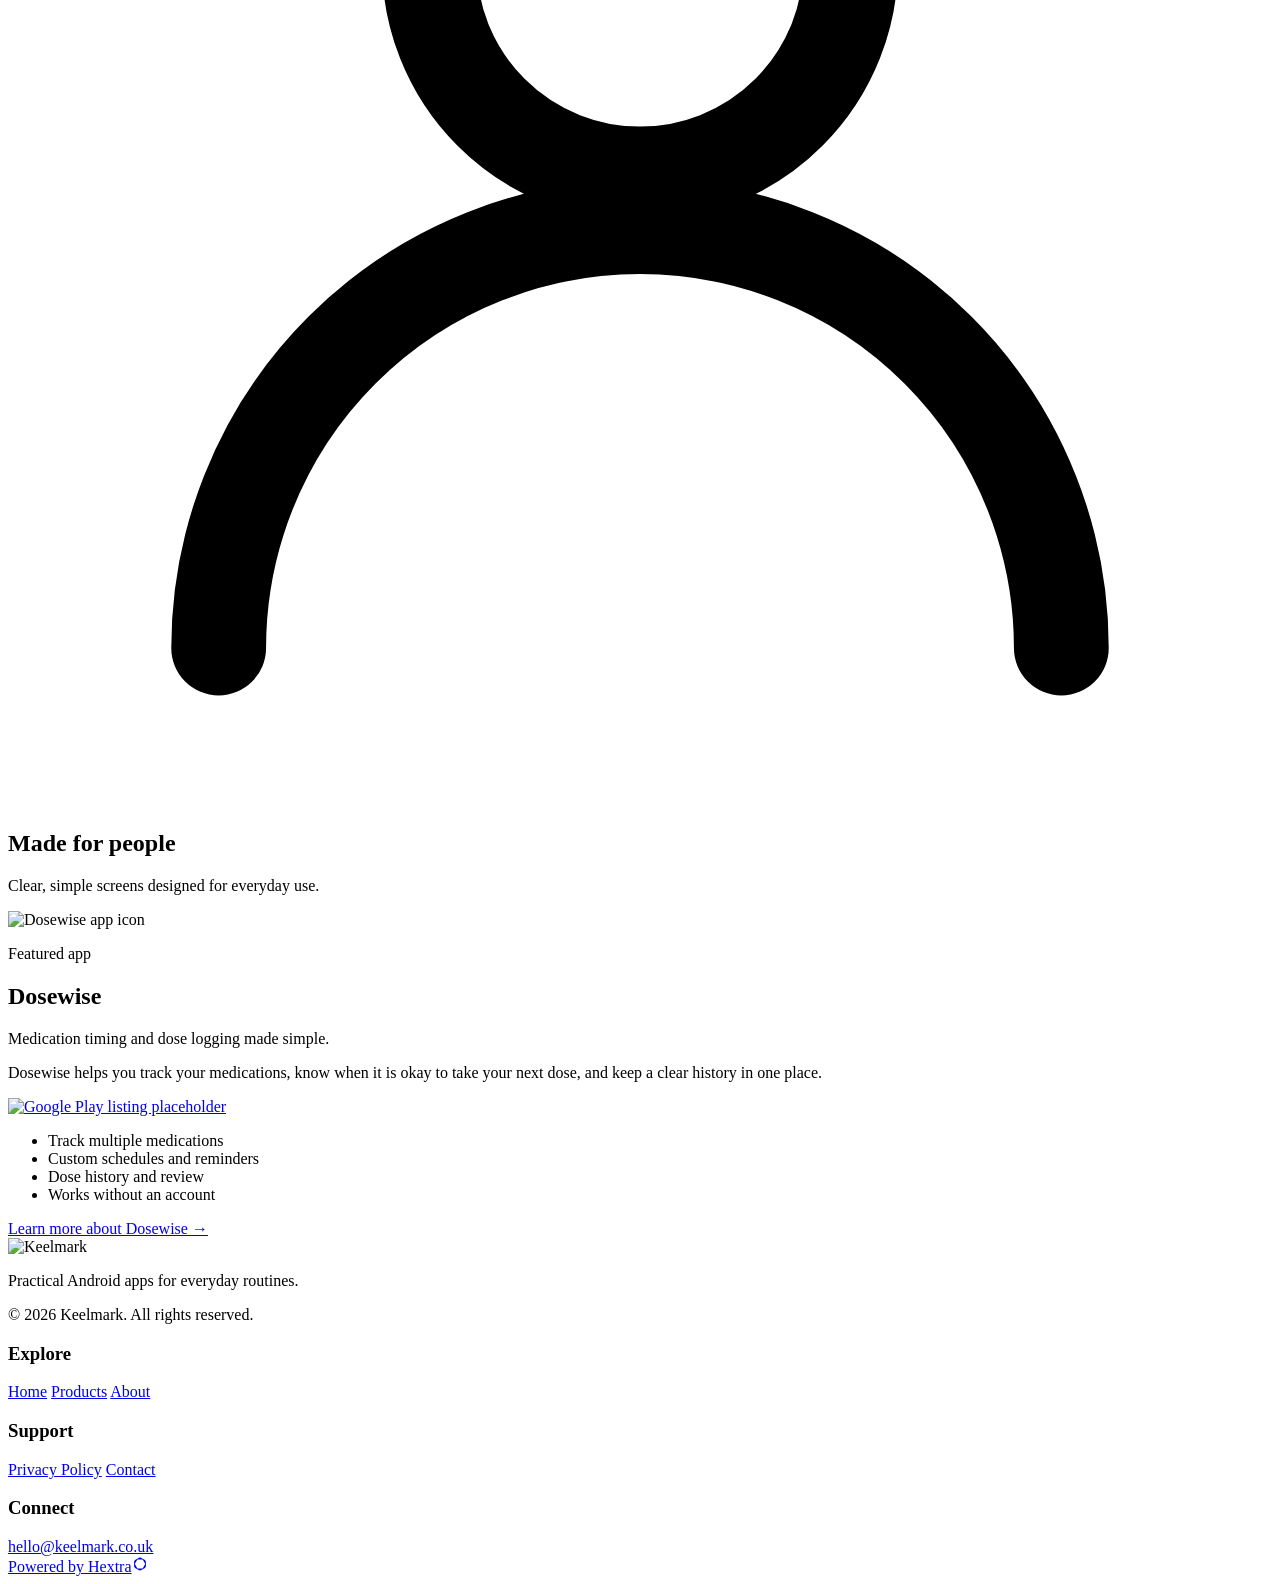
==== commit 7855d526: "more visual changes" ====
--- a/public/index.html
+++ b/public/index.html
@@ -117,233 +117,7 @@
   </nav>
 </div>
 
-  <div class='hx:mx-auto hx:flex hextra-max-page-width'>
-    <aside class="hextra-sidebar-container hx:flex hx:flex-col hx:print:hidden hx:md:top-16 hx:md:shrink-0 hx:md:w-64 hx:md:self-start hx:max-md:[transform:translate3d(0,-100%,0)] hx:md:hidden">
-    <div class="hx:px-4 hx:pt-4 hx:md:hidden">
-      <div class="hextra-search-wrapper hx:relative hx:md:w-64">
-  <div class="hx:relative hx:flex hx:items-center hx:text-gray-900 hx:contrast-more:text-gray-800 hx:dark:text-gray-300 hx:contrast-more:dark:text-gray-300">
-    <input
-      placeholder="Search..."
-      aria-label="Search..."
-      class="hextra-search-input hx:hextra-focus-visible hx:block hx:w-full hx:appearance-none hx:rounded-lg hx:px-3 hx:py-2 hx:transition-colors hx:text-base hx:leading-tight hx:md:text-sm hx:bg-black/[.05] hx:dark:bg-gray-50/10 hx:focus-visible:bg-white hx:dark:focus-visible:bg-dark hx:placeholder:text-gray-500 hx:dark:placeholder:text-gray-400 hx:contrast-more:border hx:contrast-more:border-current"
-      type="search"
-      autocomplete="off"
-      value=""
-      spellcheck="false"
-    />
-    <kbd
-      class="hx:absolute hx:my-1.5 hx:select-none hx:ltr:right-1.5 hx:rtl:left-1.5 hx:h-5 hx:rounded-sm hx:bg-white hx:px-1.5 hx:font-mono hx:text-[10px] hx:font-medium hx:text-gray-500 hx:border hx:border-gray-200 hx:dark:border-gray-100/20 hx:dark:bg-dark/50 hx:contrast-more:border-current hx:contrast-more:text-current hx:contrast-more:dark:border-current hx:items-center hx:gap-1 hx:transition-opacity hx:pointer-events-none hx:hidden hx:sm:flex"
-    >
-      CTRL K
-    </kbd>
-  </div>
-
-  <div>
-    <ul
-      class="hextra-search-results hextra-scrollbar hx:hidden hx:border hx:border-gray-200 hx:bg-white hx:text-gray-100 hx:dark:border-neutral-800 hx:dark:bg-neutral-900 hx:absolute hx:top-full hx:z-20 hx:mt-2 hx:overflow-auto hx:overscroll-contain hx:rounded-xl hx:py-2.5 hx:shadow-xl hx:max-h-[min(calc(50vh-11rem-env(safe-area-inset-bottom)),400px)] hx:md:max-h-[min(calc(100vh-5rem-env(safe-area-inset-bottom)),400px)] hx:inset-x-0 hx:ltr:md:left-auto hx:rtl:md:right-auto hx:contrast-more:border hx:contrast-more:border-gray-900 hx:contrast-more:dark:border-gray-50 hx:w-screen hx:min-h-[100px] hx:max-w-[min(calc(100vw-2rem),calc(100%+20rem))]"
-      aria-label="Search results"
-      style="transition: max-height 0.2s ease 0s;"
-    ></ul>
-    <div class="hextra-search-status hx:sr-only" aria-live="polite" role="status"></div>
-  </div>
-</div>
-
-    </div><div class="hextra-scrollbar hx:overflow-y-auto hx:overflow-x-hidden hx:p-4 hx:grow hx:md:h-[calc(100vh-var(--navbar-height)-var(--menu-height))]">
-    <ul class="hx:flex hx:flex-col hx:gap-1 hx:md:hidden">
-      
-      
-              <li class="open"><div class="hextra-sidebar-item hx:group hx:relative hx:flex hx:items-center" data-active="true">
-    <a
-      class="hx:flex hx:items-center hx:justify-between hx:gap-2 hx:grow hx:cursor-pointer hx:rounded-sm hx:px-2 hx:py-1.5 hx:text-sm hx:transition-colors [-webkit-tap-highlight-color:transparent] [-webkit-touch-callout:none] hx:hextra-focus-visible-inset hx:ltr:pr-8 hx:rtl:pl-8 hextra-sidebar-active-item hx:bg-primary-100 hx:font-semibold hx:text-primary-800 hx:contrast-more:border hx:contrast-more:border-primary-500 hx:dark:bg-primary-400/10 hx:dark:text-primary-600 hx:contrast-more:dark:border-primary-500"
-      href="/"
-      
-    >
-      <span class="hx:min-w-0 [word-break:break-word]">Home</span>
-    </a>
-      <button type="button" class="hextra-sidebar-collapsible-button hx:absolute hx:top-1/2 hx:-translate-y-1/2 hx:ltr:right-2 hx:rtl:left-2 hx:shrink-0 hx:cursor-pointer hx:p-0 hx:text-gray-500 hx:dark:text-neutral-400 hx:group-hover:text-gray-900 hx:dark:group-hover:text-gray-50 hx:group-data-[active=true]:text-primary-800 hx:group-data-[active=true]:dark:text-primary-600 hx:hextra-focus-visible-inset" aria-label="Toggle section" aria-expanded="true"><svg fill="none" viewBox="0 0 24 24" stroke="currentColor" aria-hidden="true" focusable="false" class="hx:h-[18px] hx:min-w-[18px] hx:rounded-xs hx:p-0.5 hx:hover:bg-gray-800/5 hx:dark:hover:bg-gray-100/5"><path stroke-linecap="round" stroke-linejoin="round" stroke-width="2" d="M9 5l7 7-7 7" class="hx:origin-center hx:transition-transform hx:rtl:-rotate-180"></path></svg></button>
-  </div><div class="hextra-sidebar-children hx:ltr:pr-0 hx:rtl:pl-0 hx:overflow-hidden">
-        <ul class='hx:relative hx:flex hx:flex-col hx:gap-1 hx:before:absolute hx:before:inset-y-1 hx:before:w-px hx:before:bg-gray-200 hx:before:content-[""] hx:ltr:ml-3 hx:ltr:pl-3 hx:ltr:before:left-0 hx:rtl:mr-3 hx:rtl:pr-3 hx:rtl:before:right-0 hx:dark:before:bg-neutral-800'><li class="hx:flex hx:flex-col "><div class="hextra-sidebar-item hx:group hx:relative hx:flex hx:items-center" data-active="false">
-    <a
-      class="hx:flex hx:items-center hx:justify-between hx:gap-2 hx:grow hx:cursor-pointer hx:rounded-sm hx:px-2 hx:py-1.5 hx:text-sm hx:transition-colors [-webkit-tap-highlight-color:transparent] [-webkit-touch-callout:none] hx:hextra-focus-visible-inset hx:ltr:pr-8 hx:rtl:pl-8 hx:text-gray-500 hx:hover:bg-gray-100 hx:hover:text-gray-900 hx:contrast-more:border hx:contrast-more:border-transparent hx:contrast-more:text-gray-900 hx:contrast-more:hover:border-gray-900 hx:dark:text-neutral-400 hx:dark:hover:bg-primary-100/5 hx:dark:hover:text-gray-50 hx:contrast-more:dark:text-gray-50 hx:contrast-more:dark:hover:border-gray-50"
-      href="/products/"
-      
-    >
-      <span class="hx:min-w-0 [word-break:break-word]">Products</span>
-    </a>
-      <button type="button" class="hextra-sidebar-collapsible-button hx:absolute hx:top-1/2 hx:-translate-y-1/2 hx:ltr:right-2 hx:rtl:left-2 hx:shrink-0 hx:cursor-pointer hx:p-0 hx:text-gray-500 hx:dark:text-neutral-400 hx:group-hover:text-gray-900 hx:dark:group-hover:text-gray-50 hx:group-data-[active=true]:text-primary-800 hx:group-data-[active=true]:dark:text-primary-600 hx:hextra-focus-visible-inset" aria-label="Toggle section" aria-expanded="false"><svg fill="none" viewBox="0 0 24 24" stroke="currentColor" aria-hidden="true" focusable="false" class="hx:h-[18px] hx:min-w-[18px] hx:rounded-xs hx:p-0.5 hx:hover:bg-gray-800/5 hx:dark:hover:bg-gray-100/5"><path stroke-linecap="round" stroke-linejoin="round" stroke-width="2" d="M9 5l7 7-7 7" class="hx:origin-center hx:transition-transform hx:rtl:-rotate-180"></path></svg></button>
-  </div>
-              <div class="hextra-sidebar-children hx:ltr:pr-0 hx:rtl:pl-0 hx:overflow-hidden">
-        <ul class='hx:relative hx:flex hx:flex-col hx:gap-1 hx:before:absolute hx:before:inset-y-1 hx:before:w-px hx:before:bg-gray-200 hx:before:content-[""] hx:ltr:ml-3 hx:ltr:pl-3 hx:ltr:before:left-0 hx:rtl:mr-3 hx:rtl:pr-3 hx:rtl:before:right-0 hx:dark:before:bg-neutral-800'><li class="hx:flex hx:flex-col "><div class="hextra-sidebar-item hx:group hx:relative hx:flex hx:items-center" data-active="false">
-    <a
-      class="hx:flex hx:items-center hx:justify-between hx:gap-2 hx:grow hx:cursor-pointer hx:rounded-sm hx:px-2 hx:py-1.5 hx:text-sm hx:transition-colors [-webkit-tap-highlight-color:transparent] [-webkit-touch-callout:none] hx:hextra-focus-visible-inset hx:text-gray-500 hx:hover:bg-gray-100 hx:hover:text-gray-900 hx:contrast-more:border hx:contrast-more:border-transparent hx:contrast-more:text-gray-900 hx:contrast-more:hover:border-gray-900 hx:dark:text-neutral-400 hx:dark:hover:bg-primary-100/5 hx:dark:hover:text-gray-50 hx:contrast-more:dark:text-gray-50 hx:contrast-more:dark:hover:border-gray-50"
-      href="/products/dosewise/"
-      
-    >
-      <span class="hx:min-w-0 [word-break:break-word]">Dosewise</span>
-    </a>
-  </div>
-              
-            </li></ul>
-      </div>
-            </li><li class="hx:flex hx:flex-col "><div class="hextra-sidebar-item hx:group hx:relative hx:flex hx:items-center" data-active="false">
-    <a
-      class="hx:flex hx:items-center hx:justify-between hx:gap-2 hx:grow hx:cursor-pointer hx:rounded-sm hx:px-2 hx:py-1.5 hx:text-sm hx:transition-colors [-webkit-tap-highlight-color:transparent] [-webkit-touch-callout:none] hx:hextra-focus-visible-inset hx:text-gray-500 hx:hover:bg-gray-100 hx:hover:text-gray-900 hx:contrast-more:border hx:contrast-more:border-transparent hx:contrast-more:text-gray-900 hx:contrast-more:hover:border-gray-900 hx:dark:text-neutral-400 hx:dark:hover:bg-primary-100/5 hx:dark:hover:text-gray-50 hx:contrast-more:dark:text-gray-50 hx:contrast-more:dark:hover:border-gray-50"
-      href="/about/"
-      
-    >
-      <span class="hx:min-w-0 [word-break:break-word]">About Keelmark</span>
-    </a>
-  </div>
-              
-            </li><li class="hx:flex hx:flex-col "><div class="hextra-sidebar-item hx:group hx:relative hx:flex hx:items-center" data-active="false">
-    <a
-      class="hx:flex hx:items-center hx:justify-between hx:gap-2 hx:grow hx:cursor-pointer hx:rounded-sm hx:px-2 hx:py-1.5 hx:text-sm hx:transition-colors [-webkit-tap-highlight-color:transparent] [-webkit-touch-callout:none] hx:hextra-focus-visible-inset hx:text-gray-500 hx:hover:bg-gray-100 hx:hover:text-gray-900 hx:contrast-more:border hx:contrast-more:border-transparent hx:contrast-more:text-gray-900 hx:contrast-more:hover:border-gray-900 hx:dark:text-neutral-400 hx:dark:hover:bg-primary-100/5 hx:dark:hover:text-gray-50 hx:contrast-more:dark:text-gray-50 hx:contrast-more:dark:hover:border-gray-50"
-      href="/privacy/"
-      
-    >
-      <span class="hx:min-w-0 [word-break:break-word]">Privacy Policy</span>
-    </a>
-  </div>
-              
-            </li><li class="hx:flex hx:flex-col "><div class="hextra-sidebar-item hx:group hx:relative hx:flex hx:items-center" data-active="false">
-    <a
-      class="hx:flex hx:items-center hx:justify-between hx:gap-2 hx:grow hx:cursor-pointer hx:rounded-sm hx:px-2 hx:py-1.5 hx:text-sm hx:transition-colors [-webkit-tap-highlight-color:transparent] [-webkit-touch-callout:none] hx:hextra-focus-visible-inset hx:text-gray-500 hx:hover:bg-gray-100 hx:hover:text-gray-900 hx:contrast-more:border hx:contrast-more:border-transparent hx:contrast-more:text-gray-900 hx:contrast-more:hover:border-gray-900 hx:dark:text-neutral-400 hx:dark:hover:bg-primary-100/5 hx:dark:hover:text-gray-50 hx:contrast-more:dark:text-gray-50 hx:contrast-more:dark:hover:border-gray-50"
-      href="/contact/"
-      
-    >
-      <span class="hx:min-w-0 [word-break:break-word]">Contact</span>
-    </a>
-  </div>
-              
-            </li></ul>
-      </div></li>
-              <li class=""><div class="hextra-sidebar-item hx:group hx:relative hx:flex hx:items-center" data-active="false">
-    <a
-      class="hx:flex hx:items-center hx:justify-between hx:gap-2 hx:grow hx:cursor-pointer hx:rounded-sm hx:px-2 hx:py-1.5 hx:text-sm hx:transition-colors [-webkit-tap-highlight-color:transparent] [-webkit-touch-callout:none] hx:hextra-focus-visible-inset hx:ltr:pr-8 hx:rtl:pl-8 hx:text-gray-500 hx:hover:bg-gray-100 hx:hover:text-gray-900 hx:contrast-more:border hx:contrast-more:border-transparent hx:contrast-more:text-gray-900 hx:contrast-more:hover:border-gray-900 hx:dark:text-neutral-400 hx:dark:hover:bg-primary-100/5 hx:dark:hover:text-gray-50 hx:contrast-more:dark:text-gray-50 hx:contrast-more:dark:hover:border-gray-50"
-      href="/products/"
-      
-    >
-      <span class="hx:min-w-0 [word-break:break-word]">Products</span>
-    </a>
-      <button type="button" class="hextra-sidebar-collapsible-button hx:absolute hx:top-1/2 hx:-translate-y-1/2 hx:ltr:right-2 hx:rtl:left-2 hx:shrink-0 hx:cursor-pointer hx:p-0 hx:text-gray-500 hx:dark:text-neutral-400 hx:group-hover:text-gray-900 hx:dark:group-hover:text-gray-50 hx:group-data-[active=true]:text-primary-800 hx:group-data-[active=true]:dark:text-primary-600 hx:hextra-focus-visible-inset" aria-label="Toggle section" aria-expanded="false"><svg fill="none" viewBox="0 0 24 24" stroke="currentColor" aria-hidden="true" focusable="false" class="hx:h-[18px] hx:min-w-[18px] hx:rounded-xs hx:p-0.5 hx:hover:bg-gray-800/5 hx:dark:hover:bg-gray-100/5"><path stroke-linecap="round" stroke-linejoin="round" stroke-width="2" d="M9 5l7 7-7 7" class="hx:origin-center hx:transition-transform hx:rtl:-rotate-180"></path></svg></button>
-  </div><div class="hextra-sidebar-children hx:ltr:pr-0 hx:rtl:pl-0 hx:overflow-hidden">
-        <ul class='hx:relative hx:flex hx:flex-col hx:gap-1 hx:before:absolute hx:before:inset-y-1 hx:before:w-px hx:before:bg-gray-200 hx:before:content-[""] hx:ltr:ml-3 hx:ltr:pl-3 hx:ltr:before:left-0 hx:rtl:mr-3 hx:rtl:pr-3 hx:rtl:before:right-0 hx:dark:before:bg-neutral-800'><li class="hx:flex hx:flex-col "><div class="hextra-sidebar-item hx:group hx:relative hx:flex hx:items-center" data-active="false">
-    <a
-      class="hx:flex hx:items-center hx:justify-between hx:gap-2 hx:grow hx:cursor-pointer hx:rounded-sm hx:px-2 hx:py-1.5 hx:text-sm hx:transition-colors [-webkit-tap-highlight-color:transparent] [-webkit-touch-callout:none] hx:hextra-focus-visible-inset hx:text-gray-500 hx:hover:bg-gray-100 hx:hover:text-gray-900 hx:contrast-more:border hx:contrast-more:border-transparent hx:contrast-more:text-gray-900 hx:contrast-more:hover:border-gray-900 hx:dark:text-neutral-400 hx:dark:hover:bg-primary-100/5 hx:dark:hover:text-gray-50 hx:contrast-more:dark:text-gray-50 hx:contrast-more:dark:hover:border-gray-50"
-      href="/products/dosewise/"
-      
-    >
-      <span class="hx:min-w-0 [word-break:break-word]">Dosewise</span>
-    </a>
-  </div>
-              
-            </li></ul>
-      </div></li>
-              <li class=""><div class="hextra-sidebar-item hx:group hx:relative hx:flex hx:items-center" data-active="false">
-    <a
-      class="hx:flex hx:items-center hx:justify-between hx:gap-2 hx:grow hx:cursor-pointer hx:rounded-sm hx:px-2 hx:py-1.5 hx:text-sm hx:transition-colors [-webkit-tap-highlight-color:transparent] [-webkit-touch-callout:none] hx:hextra-focus-visible-inset hx:text-gray-500 hx:hover:bg-gray-100 hx:hover:text-gray-900 hx:contrast-more:border hx:contrast-more:border-transparent hx:contrast-more:text-gray-900 hx:contrast-more:hover:border-gray-900 hx:dark:text-neutral-400 hx:dark:hover:bg-primary-100/5 hx:dark:hover:text-gray-50 hx:contrast-more:dark:text-gray-50 hx:contrast-more:dark:hover:border-gray-50"
-      href="/about/"
-      
-    >
-      <span class="hx:min-w-0 [word-break:break-word]">About</span>
-    </a>
-  </div></li>
-              <li class=""><div class="hextra-sidebar-item hx:group hx:relative hx:flex hx:items-center" data-active="false">
-    <a
-      class="hx:flex hx:items-center hx:justify-between hx:gap-2 hx:grow hx:cursor-pointer hx:rounded-sm hx:px-2 hx:py-1.5 hx:text-sm hx:transition-colors [-webkit-tap-highlight-color:transparent] [-webkit-touch-callout:none] hx:hextra-focus-visible-inset hx:text-gray-500 hx:hover:bg-gray-100 hx:hover:text-gray-900 hx:contrast-more:border hx:contrast-more:border-transparent hx:contrast-more:text-gray-900 hx:contrast-more:hover:border-gray-900 hx:dark:text-neutral-400 hx:dark:hover:bg-primary-100/5 hx:dark:hover:text-gray-50 hx:contrast-more:dark:text-gray-50 hx:contrast-more:dark:hover:border-gray-50"
-      href="/privacy/"
-      
-    >
-      <span class="hx:min-w-0 [word-break:break-word]">Privacy</span>
-    </a>
-  </div></li>
-              <li class=""><div class="hextra-sidebar-item hx:group hx:relative hx:flex hx:items-center" data-active="false">
-    <a
-      class="hx:flex hx:items-center hx:justify-between hx:gap-2 hx:grow hx:cursor-pointer hx:rounded-sm hx:px-2 hx:py-1.5 hx:text-sm hx:transition-colors [-webkit-tap-highlight-color:transparent] [-webkit-touch-callout:none] hx:hextra-focus-visible-inset hx:text-gray-500 hx:hover:bg-gray-100 hx:hover:text-gray-900 hx:contrast-more:border hx:contrast-more:border-transparent hx:contrast-more:text-gray-900 hx:contrast-more:hover:border-gray-900 hx:dark:text-neutral-400 hx:dark:hover:bg-primary-100/5 hx:dark:hover:text-gray-50 hx:contrast-more:dark:text-gray-50 hx:contrast-more:dark:hover:border-gray-50"
-      href="/contact/"
-      
-    >
-      <span class="hx:min-w-0 [word-break:break-word]">Contact</span>
-    </a>
-  </div></li>
-    </ul>
-
-    </div>
-  
-  
-    <div class="hx:md:hidden  hx:sticky hx:bottom-0 hx:max-h-(--menu-height) hx:bg-white hx:dark:bg-dark hx:mx-4 hx:py-4 hx:shadow-[0_-12px_16px_#fff] hx:flex hx:items-center hx:gap-2 hx:border-gray-200 hx:dark:border-neutral-800 hx:dark:shadow-[0_-12px_16px_#111] hx:contrast-more:border-neutral-400 hx:contrast-more:shadow-none hx:contrast-more:dark:shadow-none hx:border-t" data-toggle-animation="show"><div class="hx:flex hx:grow hx:flex-col"><div class="hx:flex hx:justify-items-start hx:group" data-theme="light">
-  <button
-    title="Change theme"
-    data-state="closed"
-    data-location="bottom"
-    class="hextra-theme-toggle hx:cursor-pointer hx:rounded-md hx:text-left hx:font-medium hx:h-7 hx:px-2 hx:text-xs hx:hover:bg-gray-100 hx:hover:text-gray-900 hx:dark:hover:bg-primary-100/5 hx:dark:hover:text-gray-50 hx:font-medium hx:text-gray-600 hx:transition-colors hx:dark:text-gray-400 hx:grow"
-    type="button"
-    aria-label="Change theme"
-    aria-expanded="false"
-    aria-haspopup="menu"
-  >
-    <div class="hx:flex hx:items-center hx:gap-2 hx:capitalize"><svg height=12 class="hx:group-data-[theme=dark]:hidden hx:group-data-[theme=system]:hidden" xmlns="http://www.w3.org/2000/svg" fill="none" viewBox="0 0 24 24" stroke-width="2" stroke="currentColor" aria-hidden="true"><path stroke-linecap="round" stroke-linejoin="round" d="M12 3v1m0 16v1m9-9h-1M4 12H3m15.364 6.364l-.707-.707M6.343 6.343l-.707-.707m12.728 0l-.707.707M6.343 17.657l-.707.707M16 12a4 4 0 11-8 0 4 4 0 018 0z"/></svg><span class="hx:group-data-[theme=dark]:hidden hx:group-data-[theme=system]:hidden">Light</span><svg height=12 class="hx:group-data-[theme=light]:hidden hx:group-data-[theme=system]:hidden" xmlns="http://www.w3.org/2000/svg" fill="none" viewBox="0 0 24 24" stroke-width="2" stroke="currentColor" aria-hidden="true"><path stroke-linecap="round" stroke-linejoin="round" d="M20.354 15.354A9 9 0 018.646 3.646 9.003 9.003 0 0012 21a9.003 9.003 0 008.354-5.646z"/></svg><span class="hx:group-data-[theme=light]:hidden hx:group-data-[theme=system]:hidden">Dark</span><svg height=12 class="hx:group-data-[theme=dark]:hidden hx:group-data-[theme=light]:hidden" xmlns="http://www.w3.org/2000/svg" viewBox="0 0 24 24"  fill="currentColor">
-  <path d="M 11.996094,2 C 6.4986225,2.0192368 2.03125,6.5024993 2.03125,12 c 0,5.497501 4.4673725,9.980763 9.964844,10 H 12 12.0039 c 5.497471,-0.01924 9.964844,-4.502499 9.964844,-10 0,-5.4975007 -4.467373,-9.9807632 -9.964844,-10 H 12 Z M 12,4 c 4.417218,0.017598 7.96875,3.5822356 7.96875,8 0,4.417764 -3.551532,7.982402 -7.96875,8 z" />
-</svg>
-<span class="hx:group-data-[theme=dark]:hidden hx:group-data-[theme=light]:hidden">System</span></div>
-  </button>
-  <ul
-    class="hextra-theme-toggle-options hx:hidden hx:z-20 hx:max-h-64 hx:overflow-auto hx:rounded-lg hx:border hx:border-gray-200 hx:bg-white hx:p-1 hx:text-sm hx:shadow-lg hx:dark:border-neutral-700 hx:dark:bg-neutral-900"
-    style="position: fixed; inset: auto auto 0px 0px; margin: 0px; min-width: 100px;"
-    data-theme="light"
-    role="menu"
-  >
-    <li role="none" class="hx:flex hx:flex-col">
-      <button
-        type="button"
-        role="menuitemradio"
-        aria-checked="true"
-        tabindex="-1"
-        data-item="light"
-        class="hx:text-gray-700 hx:dark:text-gray-300 hx:hover:bg-gray-100 hx:hover:text-gray-900 hx:dark:hover:bg-neutral-800 hx:dark:hover:text-gray-100 hx:relative hx:cursor-pointer hx:whitespace-nowrap hx:rounded-sm hx:py-1.5 hx:transition-colors hx:ltr:pl-3 hx:ltr:pr-9 hx:rtl:pr-3 hx:rtl:pl-9 hx:text-left hx:w-full hx:bg-transparent hx:border-0"
-      >
-        Light
-         <span class="hx:absolute hx:inset-y-0 hx:flex hx:items-center hx:ltr:right-3 hx:rtl:left-3 hx:group-data-[theme=dark]:hidden hx:group-data-[theme=system]:hidden"><svg height=1em width=1em xmlns="http://www.w3.org/2000/svg" fill="none" viewBox="0 0 24 24" stroke-width="2" stroke="currentColor" aria-hidden="true"><path stroke-linecap="round" stroke-linejoin="round" d="M5 13l4 4L19 7"/></svg></span>
-      </button>
-    </li>
-    <li role="none" class="hx:flex hx:flex-col">
-      <button
-        type="button"
-        role="menuitemradio"
-        aria-checked="false"
-        tabindex="-1"
-        data-item="dark"
-        class="hx:text-gray-700 hx:dark:text-gray-300 hx:hover:bg-gray-100 hx:hover:text-gray-900 hx:dark:hover:bg-neutral-800 hx:dark:hover:text-gray-100 hx:relative hx:cursor-pointer hx:whitespace-nowrap hx:rounded-sm hx:py-1.5 hx:transition-colors hx:ltr:pl-3 hx:ltr:pr-9 hx:rtl:pr-3 hx:rtl:pl-9 hx:text-left hx:w-full hx:bg-transparent hx:border-0"
-      >
-        Dark
-         <span class="hx:absolute hx:inset-y-0 hx:flex hx:items-center hx:ltr:right-3 hx:rtl:left-3 hx:group-data-[theme=light]:hidden hx:group-data-[theme=system]:hidden"><svg height=1em width=1em xmlns="http://www.w3.org/2000/svg" fill="none" viewBox="0 0 24 24" stroke-width="2" stroke="currentColor" aria-hidden="true"><path stroke-linecap="round" stroke-linejoin="round" d="M5 13l4 4L19 7"/></svg></span>
-      </button>
-    </li>
-    <li role="none" class="hx:flex hx:flex-col">
-      <button
-        type="button"
-        role="menuitemradio"
-        aria-checked="false"
-        tabindex="-1"
-        data-item="system"
-        class="hx:text-gray-700 hx:dark:text-gray-300 hx:hover:bg-gray-100 hx:hover:text-gray-900 hx:dark:hover:bg-neutral-800 hx:dark:hover:text-gray-100 hx:relative hx:cursor-pointer hx:whitespace-nowrap hx:rounded-sm hx:py-1.5 hx:transition-colors hx:ltr:pl-3 hx:ltr:pr-9 hx:rtl:pr-3 hx:rtl:pl-9 hx:text-left hx:w-full hx:bg-transparent hx:border-0"
-      >
-        System
-         <span class="hx:absolute hx:inset-y-0 hx:flex hx:items-center hx:ltr:right-3 hx:rtl:left-3 hx:group-data-[theme=dark]:hidden hx:group-data-[theme=light]:hidden"><svg height=1em width=1em xmlns="http://www.w3.org/2000/svg" fill="none" viewBox="0 0 24 24" stroke-width="2" stroke="currentColor" aria-hidden="true"><path stroke-linecap="round" stroke-linejoin="round" d="M5 13l4 4L19 7"/></svg></span>
-      </button>
-    </li>
-  </ul>
-</div>
-</div></div></aside>
-    
-<nav class="hextra-toc hx:order-last hx:hidden hx:w-64 hx:shrink-0 hx:xl:block hx:print:hidden hx:px-4" aria-label="Table of contents"></nav>
-
-
-    <article class="hx:w-full hx:break-words hx:flex hx:min-h-[calc(100vh-var(--navbar-height))] hx:min-w-0 hx:justify-center hx:pb-8 hx:pr-[calc(env(safe-area-inset-right)-1.5rem)]">
-      <main id="content" class="hx:w-full hx:min-w-0 hextra-max-content-width hx:px-6 hx:pt-4 hx:md:px-12">
-        <h1 class="hx:text-center hx:mt-2 hx:text-4xl hx:font-bold hx:tracking-tight hx:text-slate-900 hx:dark:text-slate-100">Keelmark</h1>
-        <div class="content">
-          <div class="km-landing">
+<div class="km-landing">
   <section class="km-hero" aria-labelledby="km-hero-title">
     <div class="km-wrap">
       <div class="km-hero-copy">
@@ -407,75 +181,8 @@
   </section>
 </div>
 
-        </div>
-      </main>
-    </article>
-  </div>
-
-      <footer class="hextra-footer hx:bg-gray-100 hx:pb-[env(safe-area-inset-bottom)] hx:dark:bg-neutral-900 hx:print:bg-transparent"><div class="hx:mx-auto hx:flex hx:gap-2 hx:py-2 hx:px-4 hextra-max-footer-width"><div class="hx:flex hx:justify-items-start hx:group" data-theme="light">
-  <button
-    title="Change theme"
-    data-state="closed"
-    data-location="bottom"
-    class="hextra-theme-toggle hx:cursor-pointer hx:rounded-md hx:text-left hx:font-medium hx:h-7 hx:px-2 hx:text-xs hx:hover:bg-gray-100 hx:hover:text-gray-900 hx:dark:hover:bg-primary-100/5 hx:dark:hover:text-gray-50 hx:font-medium hx:text-gray-600 hx:transition-colors hx:dark:text-gray-400 hx:grow"
-    type="button"
-    aria-label="Change theme"
-    aria-expanded="false"
-    aria-haspopup="menu"
-  >
-    <div class="hx:flex hx:items-center hx:gap-2 hx:capitalize"><svg height=12 class="hx:group-data-[theme=dark]:hidden hx:group-data-[theme=system]:hidden" xmlns="http://www.w3.org/2000/svg" fill="none" viewBox="0 0 24 24" stroke-width="2" stroke="currentColor" aria-hidden="true"><path stroke-linecap="round" stroke-linejoin="round" d="M12 3v1m0 16v1m9-9h-1M4 12H3m15.364 6.364l-.707-.707M6.343 6.343l-.707-.707m12.728 0l-.707.707M6.343 17.657l-.707.707M16 12a4 4 0 11-8 0 4 4 0 018 0z"/></svg><span class="hx:group-data-[theme=dark]:hidden hx:group-data-[theme=system]:hidden">Light</span><svg height=12 class="hx:group-data-[theme=light]:hidden hx:group-data-[theme=system]:hidden" xmlns="http://www.w3.org/2000/svg" fill="none" viewBox="0 0 24 24" stroke-width="2" stroke="currentColor" aria-hidden="true"><path stroke-linecap="round" stroke-linejoin="round" d="M20.354 15.354A9 9 0 018.646 3.646 9.003 9.003 0 0012 21a9.003 9.003 0 008.354-5.646z"/></svg><span class="hx:group-data-[theme=light]:hidden hx:group-data-[theme=system]:hidden">Dark</span><svg height=12 class="hx:group-data-[theme=dark]:hidden hx:group-data-[theme=light]:hidden" xmlns="http://www.w3.org/2000/svg" viewBox="0 0 24 24"  fill="currentColor">
-  <path d="M 11.996094,2 C 6.4986225,2.0192368 2.03125,6.5024993 2.03125,12 c 0,5.497501 4.4673725,9.980763 9.964844,10 H 12 12.0039 c 5.497471,-0.01924 9.964844,-4.502499 9.964844,-10 0,-5.4975007 -4.467373,-9.9807632 -9.964844,-10 H 12 Z M 12,4 c 4.417218,0.017598 7.96875,3.5822356 7.96875,8 0,4.417764 -3.551532,7.982402 -7.96875,8 z" />
-</svg>
-<span class="hx:group-data-[theme=dark]:hidden hx:group-data-[theme=light]:hidden">System</span></div>
-  </button>
-  <ul
-    class="hextra-theme-toggle-options hx:hidden hx:z-20 hx:max-h-64 hx:overflow-auto hx:rounded-lg hx:border hx:border-gray-200 hx:bg-white hx:p-1 hx:text-sm hx:shadow-lg hx:dark:border-neutral-700 hx:dark:bg-neutral-900"
-    style="position: fixed; inset: auto auto 0px 0px; margin: 0px; min-width: 100px;"
-    data-theme="light"
-    role="menu"
-  >
-    <li role="none" class="hx:flex hx:flex-col">
-      <button
-        type="button"
-        role="menuitemradio"
-        aria-checked="true"
-        tabindex="-1"
-        data-item="light"
-        class="hx:text-gray-700 hx:dark:text-gray-300 hx:hover:bg-gray-100 hx:hover:text-gray-900 hx:dark:hover:bg-neutral-800 hx:dark:hover:text-gray-100 hx:relative hx:cursor-pointer hx:whitespace-nowrap hx:rounded-sm hx:py-1.5 hx:transition-colors hx:ltr:pl-3 hx:ltr:pr-9 hx:rtl:pr-3 hx:rtl:pl-9 hx:text-left hx:w-full hx:bg-transparent hx:border-0"
-      >
-        Light
-         <span class="hx:absolute hx:inset-y-0 hx:flex hx:items-center hx:ltr:right-3 hx:rtl:left-3 hx:group-data-[theme=dark]:hidden hx:group-data-[theme=system]:hidden"><svg height=1em width=1em xmlns="http://www.w3.org/2000/svg" fill="none" viewBox="0 0 24 24" stroke-width="2" stroke="currentColor" aria-hidden="true"><path stroke-linecap="round" stroke-linejoin="round" d="M5 13l4 4L19 7"/></svg></span>
-      </button>
-    </li>
-    <li role="none" class="hx:flex hx:flex-col">
-      <button
-        type="button"
-        role="menuitemradio"
-        aria-checked="false"
-        tabindex="-1"
-        data-item="dark"
-        class="hx:text-gray-700 hx:dark:text-gray-300 hx:hover:bg-gray-100 hx:hover:text-gray-900 hx:dark:hover:bg-neutral-800 hx:dark:hover:text-gray-100 hx:relative hx:cursor-pointer hx:whitespace-nowrap hx:rounded-sm hx:py-1.5 hx:transition-colors hx:ltr:pl-3 hx:ltr:pr-9 hx:rtl:pr-3 hx:rtl:pl-9 hx:text-left hx:w-full hx:bg-transparent hx:border-0"
-      >
-        Dark
-         <span class="hx:absolute hx:inset-y-0 hx:flex hx:items-center hx:ltr:right-3 hx:rtl:left-3 hx:group-data-[theme=light]:hidden hx:group-data-[theme=system]:hidden"><svg height=1em width=1em xmlns="http://www.w3.org/2000/svg" fill="none" viewBox="0 0 24 24" stroke-width="2" stroke="currentColor" aria-hidden="true"><path stroke-linecap="round" stroke-linejoin="round" d="M5 13l4 4L19 7"/></svg></span>
-      </button>
-    </li>
-    <li role="none" class="hx:flex hx:flex-col">
-      <button
-        type="button"
-        role="menuitemradio"
-        aria-checked="false"
-        tabindex="-1"
-        data-item="system"
-        class="hx:text-gray-700 hx:dark:text-gray-300 hx:hover:bg-gray-100 hx:hover:text-gray-900 hx:dark:hover:bg-neutral-800 hx:dark:hover:text-gray-100 hx:relative hx:cursor-pointer hx:whitespace-nowrap hx:rounded-sm hx:py-1.5 hx:transition-colors hx:ltr:pl-3 hx:ltr:pr-9 hx:rtl:pr-3 hx:rtl:pl-9 hx:text-left hx:w-full hx:bg-transparent hx:border-0"
-      >
-        System
-         <span class="hx:absolute hx:inset-y-0 hx:flex hx:items-center hx:ltr:right-3 hx:rtl:left-3 hx:group-data-[theme=dark]:hidden hx:group-data-[theme=light]:hidden"><svg height=1em width=1em xmlns="http://www.w3.org/2000/svg" fill="none" viewBox="0 0 24 24" stroke-width="2" stroke="currentColor" aria-hidden="true"><path stroke-linecap="round" stroke-linejoin="round" d="M5 13l4 4L19 7"/></svg></span>
-      </button>
-    </li>
-  </ul>
-</div>
-</div><hr class="hx:border-gray-200 hx:dark:border-neutral-800" /><div class="hextra-custom-footer hextra-max-footer-width hx:mx-auto hx:pl-[max(env(safe-area-inset-left),1.5rem)] hx:pr-[max(env(safe-area-inset-right),1.5rem)] hx:text-gray-600 hx:dark:text-gray-400"><div class="km-footer-custom">
+
+      <footer class="hextra-footer hx:bg-gray-100 hx:pb-[env(safe-area-inset-bottom)] hx:dark:bg-neutral-900 hx:print:bg-transparent"><div class="hextra-custom-footer hextra-max-footer-width hx:mx-auto hx:pl-[max(env(safe-area-inset-left),1.5rem)] hx:pr-[max(env(safe-area-inset-right),1.5rem)] hx:text-gray-600 hx:dark:text-gray-400"><div class="km-footer-custom">
   <div class="km-wrap km-footer-grid">
     <div>
       <img class="km-footer-logo" src="/assets/keelmark-logo-white.svg" alt="Keelmark">
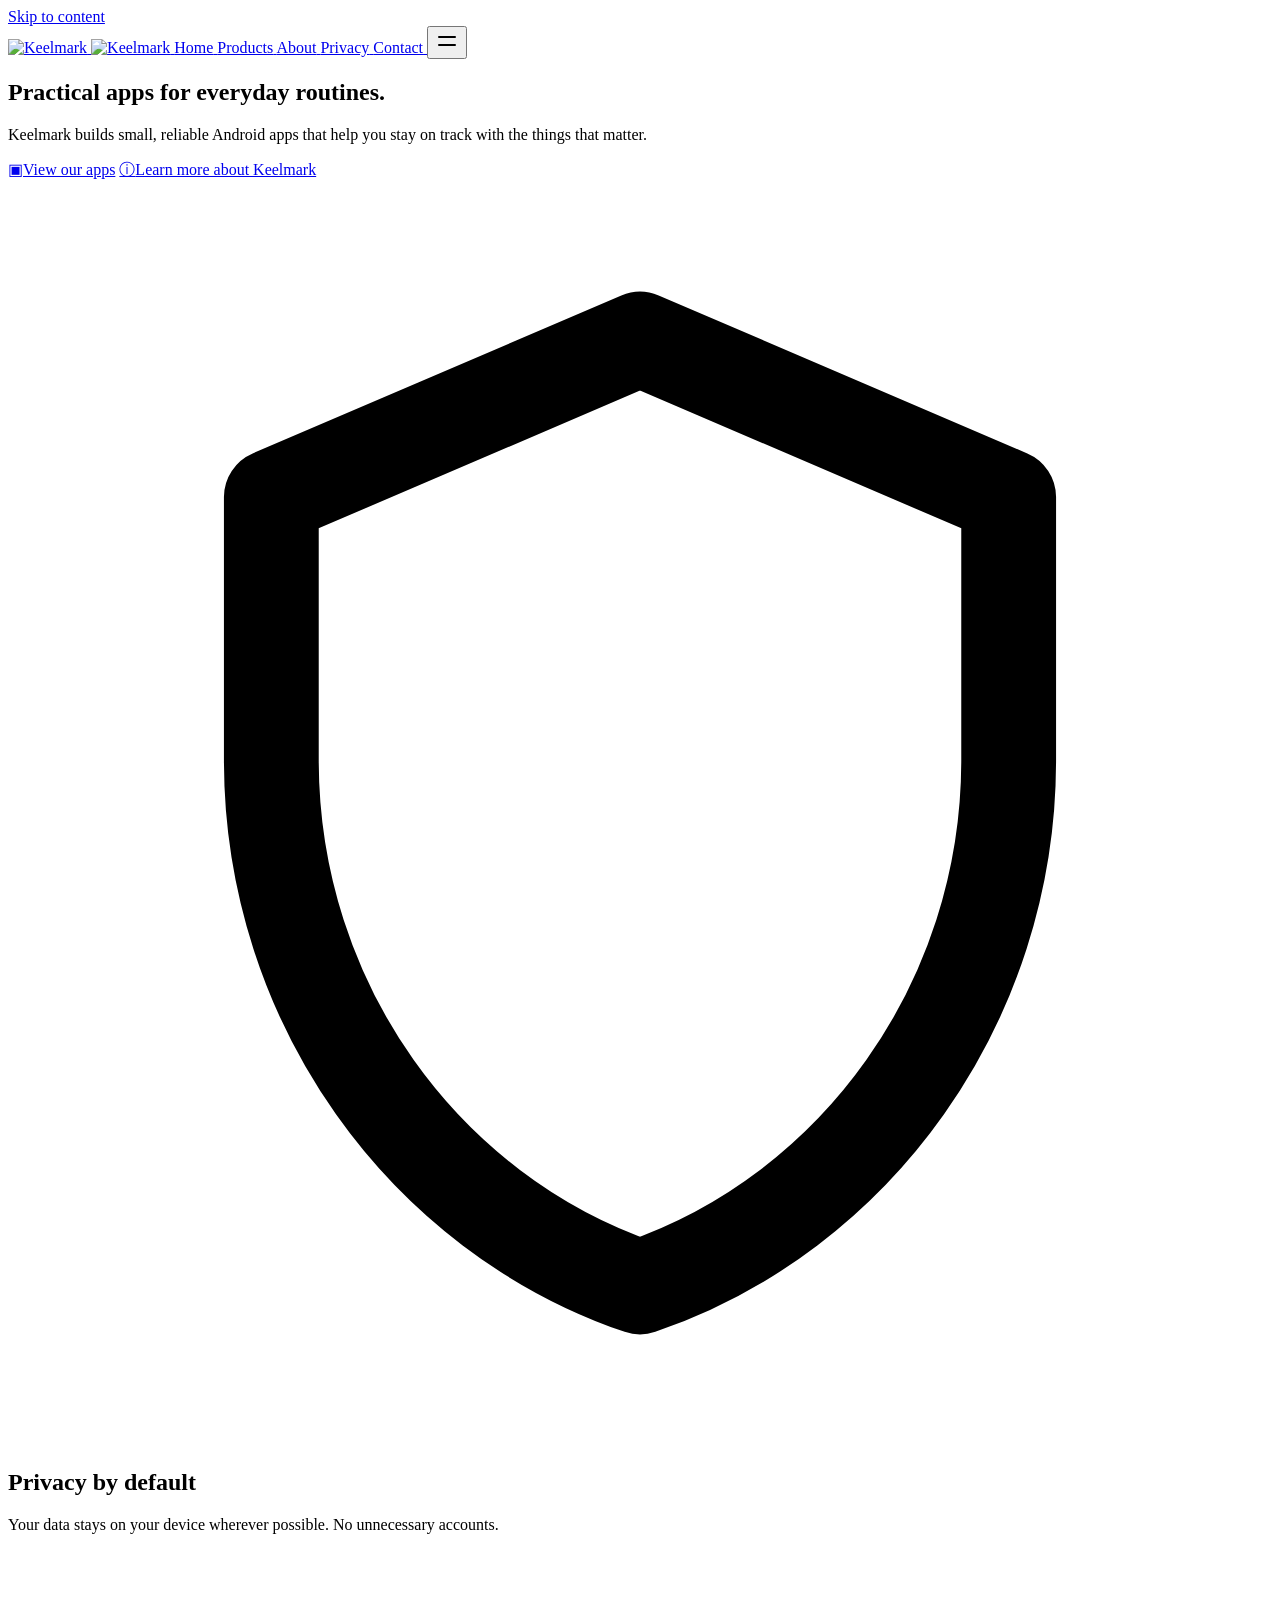
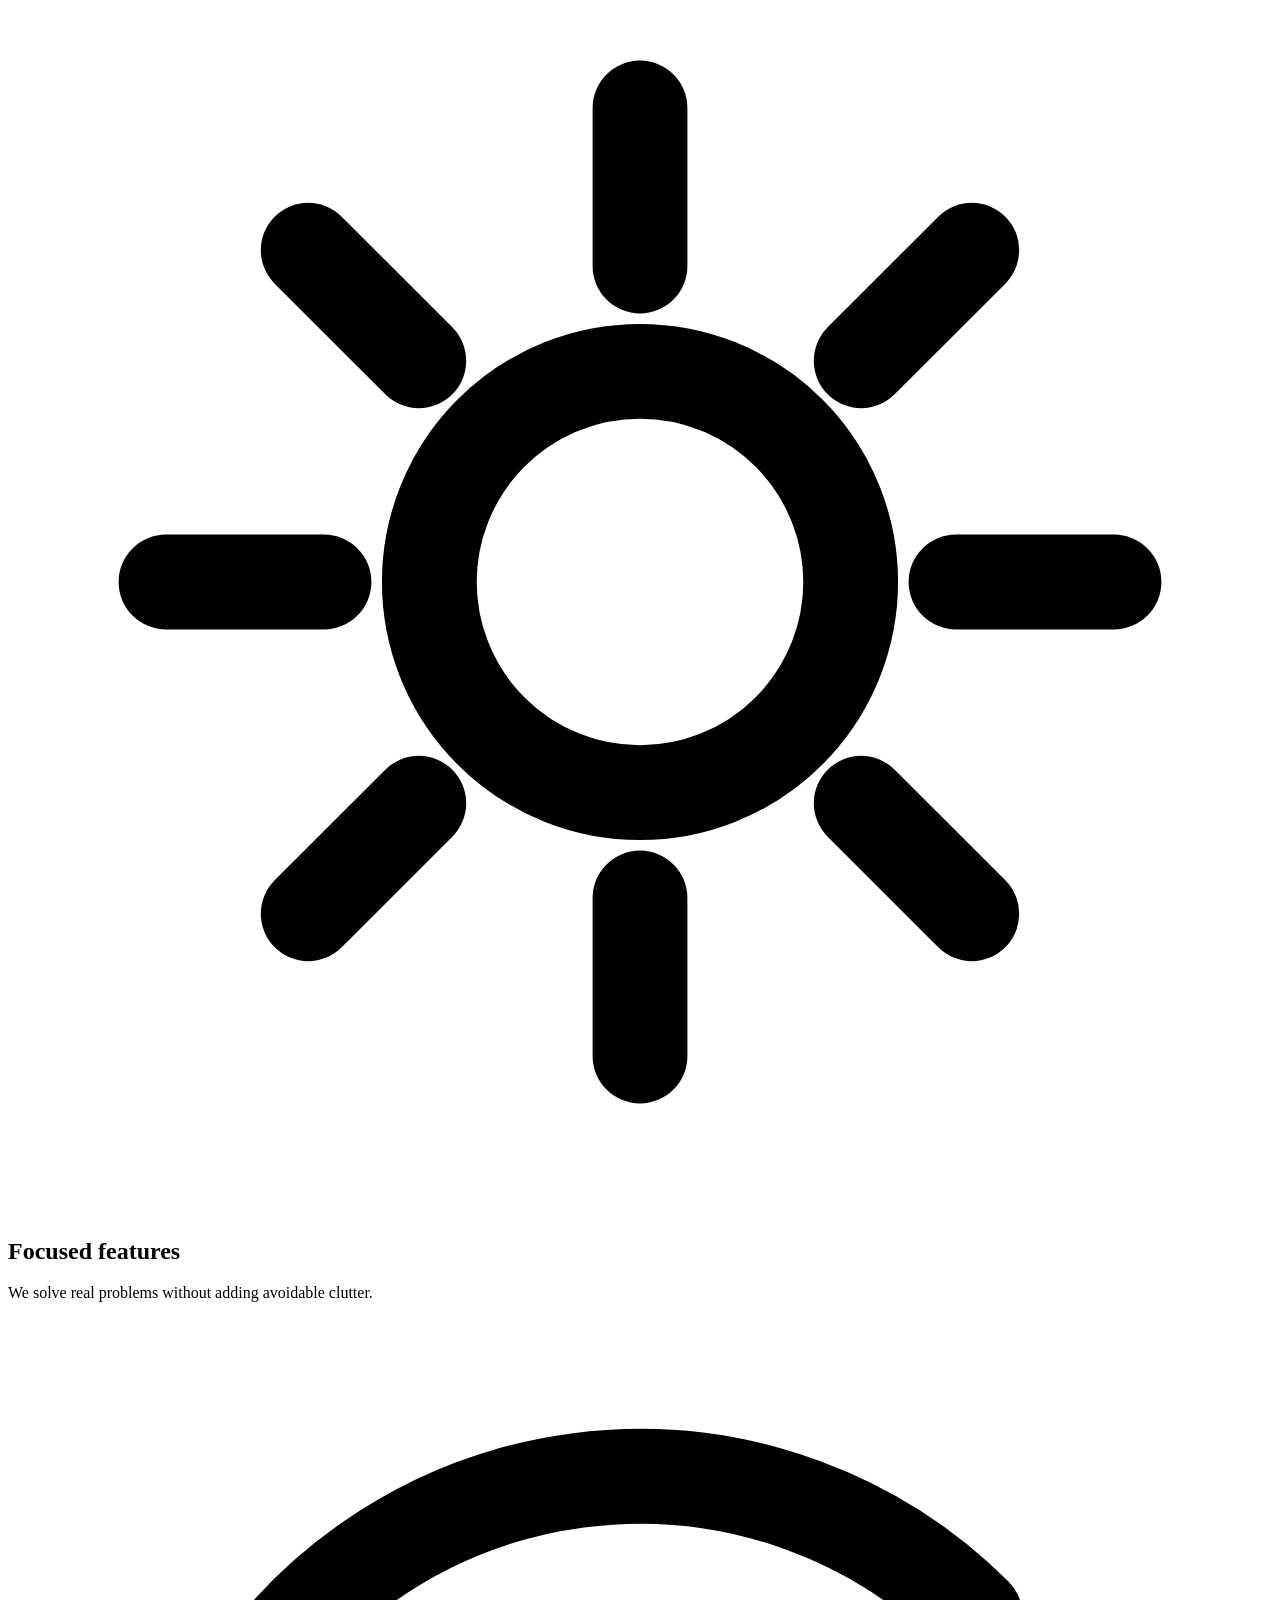
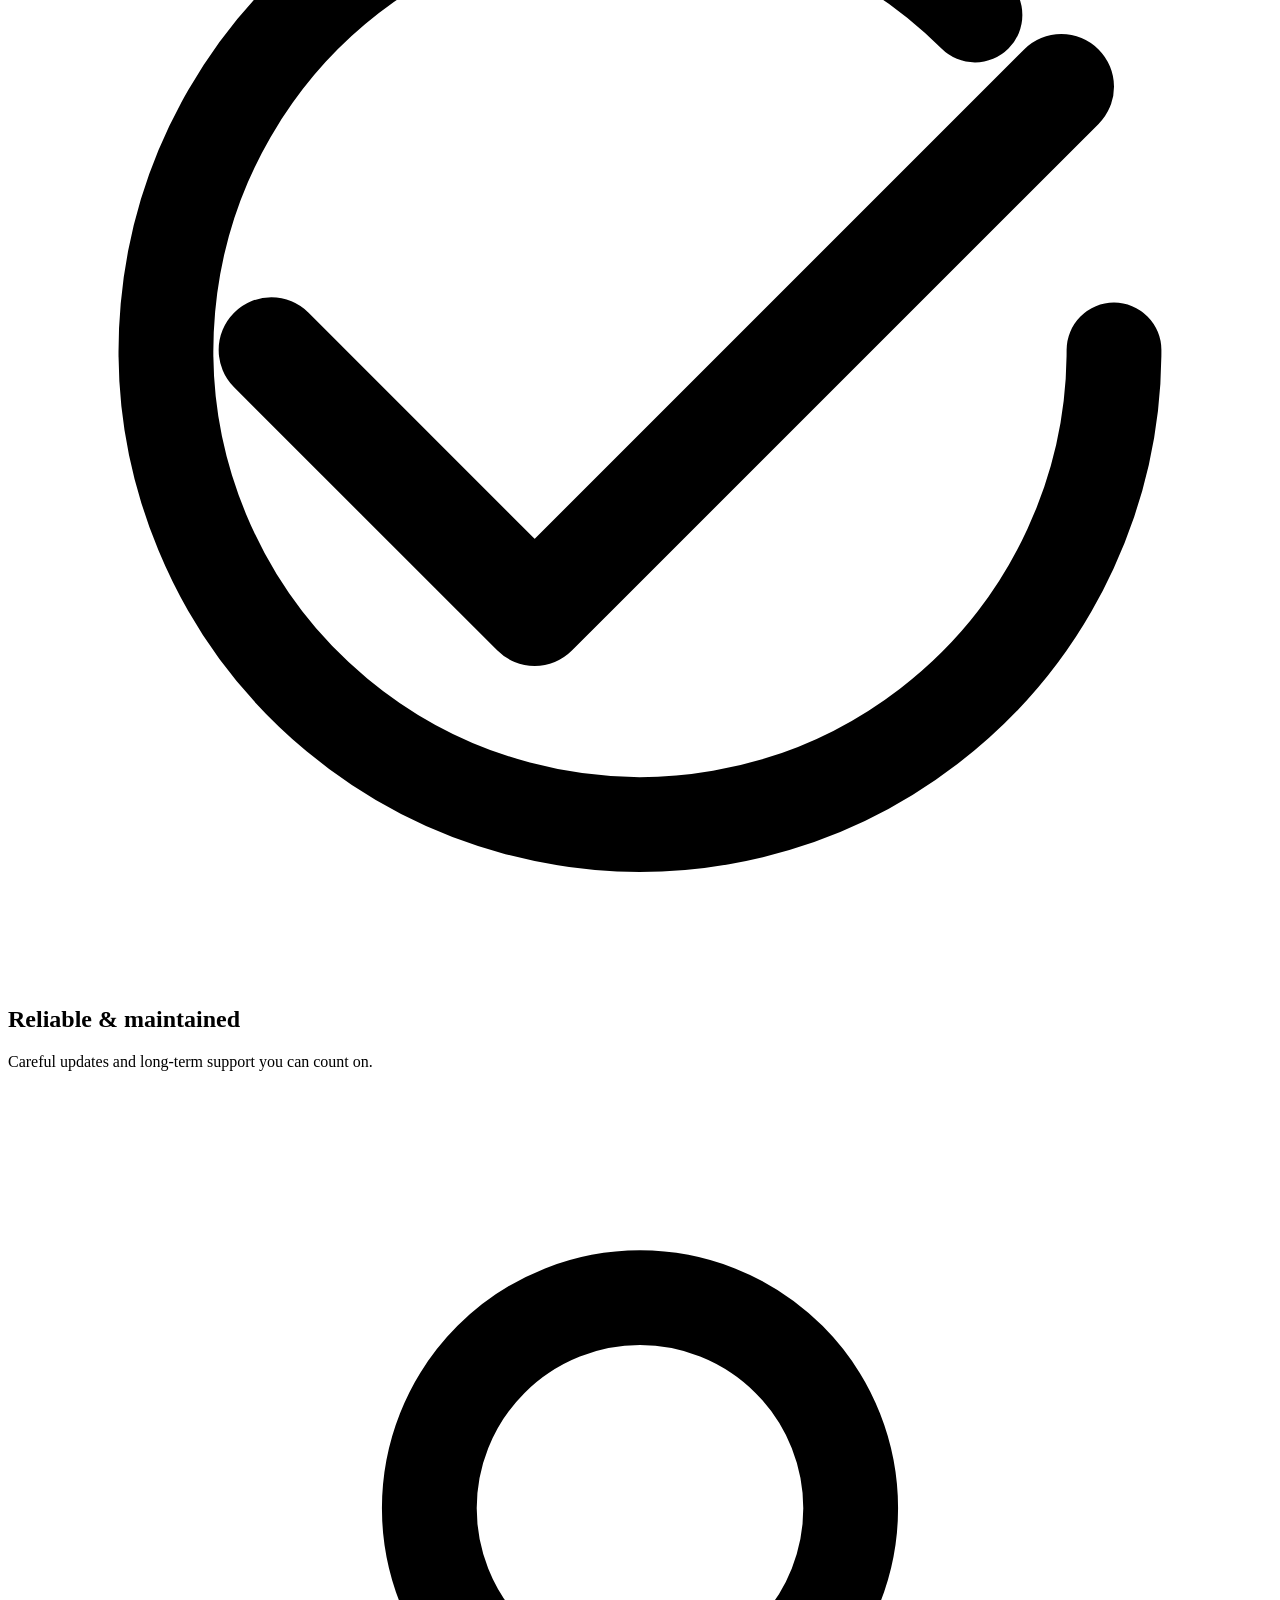
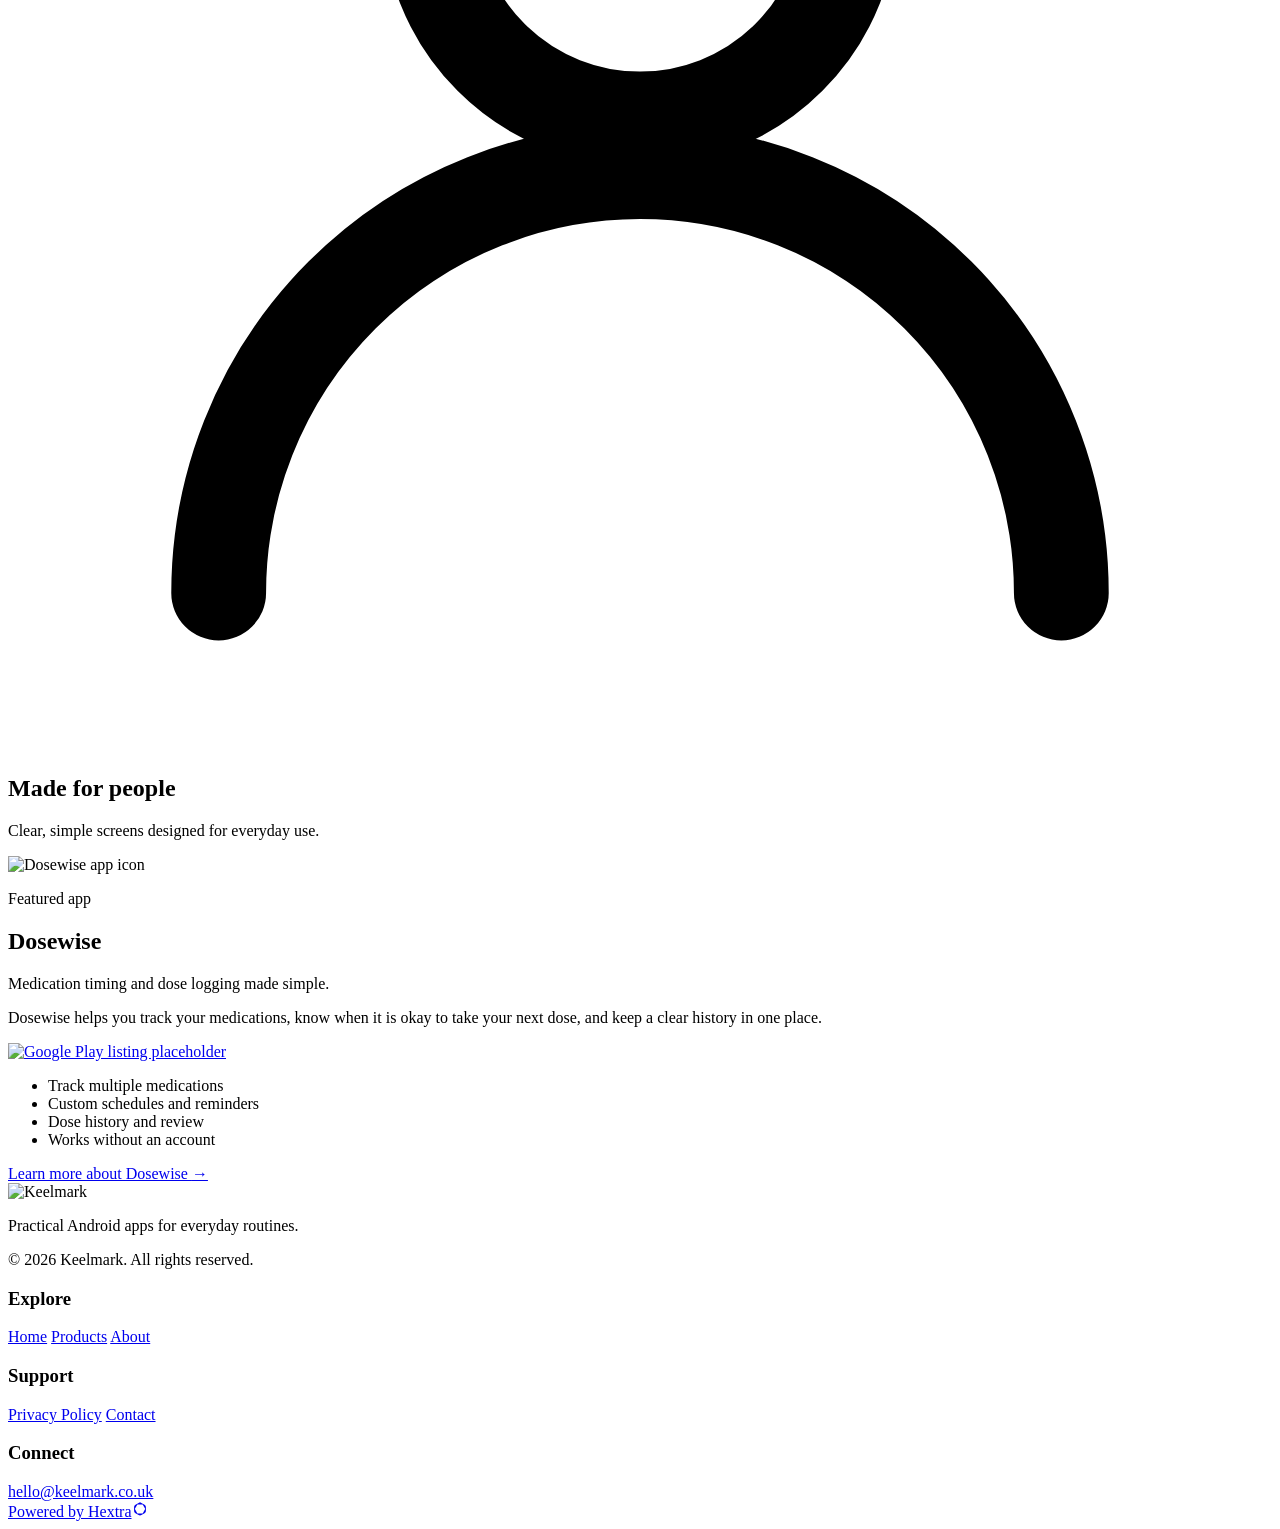
==== commit 3dfce90b: "More visual fixes" ====
--- a/public/index.html
+++ b/public/index.html
@@ -52,9 +52,8 @@
 
   <nav class="hextra-max-navbar-width hx:mx-auto hx:flex hx:items-center hx:justify-end hx:gap-2 hx:h-16 hx:px-6">
     <a class="hx:flex hx:items-center hx:hover:opacity-75 hx:ltr:mr-auto hx:rtl:ml-auto" href="/">
-    <img class="hx:mr-2 hx:block hx:dark:hidden" src="/assets/keelmark-mark.svg" alt="Logo" height="32" width="32" />
-    <img class="hx:mr-2 hx:hidden hx:dark:block" src="/assets/keelmark-mark-dark.svg" alt="Dark Logo" height="32" width="32" />
-    <span class="hx:mr-2 hx:font-extrabold hx:inline hx:select-none">Keelmark</span>
+    <img class="hx:mr-2 hx:block hx:dark:hidden" src="/assets/keelmark-logo.svg" alt="Keelmark" height="44" width="176" />
+    <img class="hx:mr-2 hx:hidden hx:dark:block" src="/assets/keelmark-logo-white.svg" alt="Keelmark" height="44" width="176" />
 </a>
 <a
   title=""
@@ -86,34 +85,7 @@
   
   class="hx:text-sm hx:contrast-more:text-gray-700 hx:contrast-more:dark:text-gray-100 hx:relative hx:-ml-2 hx:hidden hx:whitespace-nowrap hx:p-2 hx:md:inline-flex hx:items-center hx:gap-1 hx:text-gray-600 hx:hover:text-gray-800 hx:dark:text-gray-400 hx:dark:hover:text-gray-200"
 ><span class="hx:text-center">Contact</span>
-</a><div class="hextra-search-wrapper hx:relative hx:md:w-64">
-  <div class="hx:relative hx:flex hx:items-center hx:text-gray-900 hx:contrast-more:text-gray-800 hx:dark:text-gray-300 hx:contrast-more:dark:text-gray-300">
-    <input
-      placeholder="Search..."
-      aria-label="Search..."
-      class="hextra-search-input hx:hextra-focus-visible hx:block hx:w-full hx:appearance-none hx:rounded-lg hx:px-3 hx:py-2 hx:transition-colors hx:text-base hx:leading-tight hx:md:text-sm hx:bg-black/[.05] hx:dark:bg-gray-50/10 hx:focus-visible:bg-white hx:dark:focus-visible:bg-dark hx:placeholder:text-gray-500 hx:dark:placeholder:text-gray-400 hx:contrast-more:border hx:contrast-more:border-current"
-      type="search"
-      autocomplete="off"
-      value=""
-      spellcheck="false"
-    />
-    <kbd
-      class="hx:absolute hx:my-1.5 hx:select-none hx:ltr:right-1.5 hx:rtl:left-1.5 hx:h-5 hx:rounded-sm hx:bg-white hx:px-1.5 hx:font-mono hx:text-[10px] hx:font-medium hx:text-gray-500 hx:border hx:border-gray-200 hx:dark:border-gray-100/20 hx:dark:bg-dark/50 hx:contrast-more:border-current hx:contrast-more:text-current hx:contrast-more:dark:border-current hx:items-center hx:gap-1 hx:transition-opacity hx:pointer-events-none hx:hidden hx:sm:flex"
-    >
-      CTRL K
-    </kbd>
-  </div>
-
-  <div>
-    <ul
-      class="hextra-search-results hextra-scrollbar hx:hidden hx:border hx:border-gray-200 hx:bg-white hx:text-gray-100 hx:dark:border-neutral-800 hx:dark:bg-neutral-900 hx:absolute hx:top-full hx:z-20 hx:mt-2 hx:overflow-auto hx:overscroll-contain hx:rounded-xl hx:py-2.5 hx:shadow-xl hx:max-h-[min(calc(50vh-11rem-env(safe-area-inset-bottom)),400px)] hx:md:max-h-[min(calc(100vh-5rem-env(safe-area-inset-bottom)),400px)] hx:inset-x-0 hx:ltr:md:left-auto hx:rtl:md:right-auto hx:contrast-more:border hx:contrast-more:border-gray-900 hx:contrast-more:dark:border-gray-50 hx:w-screen hx:min-h-[100px] hx:max-w-[min(calc(100vw-2rem),calc(100%+20rem))]"
-      aria-label="Search results"
-      style="transition: max-height 0.2s ease 0s;"
-    ></ul>
-    <div class="hextra-search-status hx:sr-only" aria-live="polite" role="status"></div>
-  </div>
-</div>
-<button type="button" aria-label="Menu" aria-expanded="false" class="hextra-hamburger-menu hx:cursor-pointer hx:-mr-2 hx:rounded-sm hx:p-2 hx:active:bg-gray-400/20 hx:md:hidden hx:hextra-focus-visible-inset"><svg height=24 fill="none" viewBox="0 0 24 24" stroke="currentColor"><g><path stroke-linecap="round" stroke-linejoin="round" stroke-width="2" d="M4 8H20"></path></g><g><path stroke-linecap="round" stroke-linejoin="round" stroke-width="2" d="M4 16H20"></path></g></svg></button>
+</a><button type="button" aria-label="Menu" aria-expanded="false" class="hextra-hamburger-menu hx:cursor-pointer hx:-mr-2 hx:rounded-sm hx:p-2 hx:active:bg-gray-400/20 hx:md:hidden hx:hextra-focus-visible-inset"><svg height=24 fill="none" viewBox="0 0 24 24" stroke="currentColor"><g><path stroke-linecap="round" stroke-linejoin="round" stroke-width="2" d="M4 8H20"></path></g><g><path stroke-linecap="round" stroke-linejoin="round" stroke-width="2" d="M4 16H20"></path></g></svg></button>
   </nav>
 </div>
 
@@ -221,6 +193,6 @@
     </div></footer>
     
     <script defer src="/js/main.js" integrity=""></script>
-<script defer src="/js/flexsearch.9f5b5908f93ae86f1ecd4b043b799f580c2d1654e703dd9357d568ac41b2547a.js" integrity="sha256-n1tZCPk66G8ezUsEO3mfWAwtFlTnA92TV9VorEGyVHo=" crossorigin="anonymous"></script><script defer src="/en.search.js" integrity=""></script>
+
   </body>
 </html>
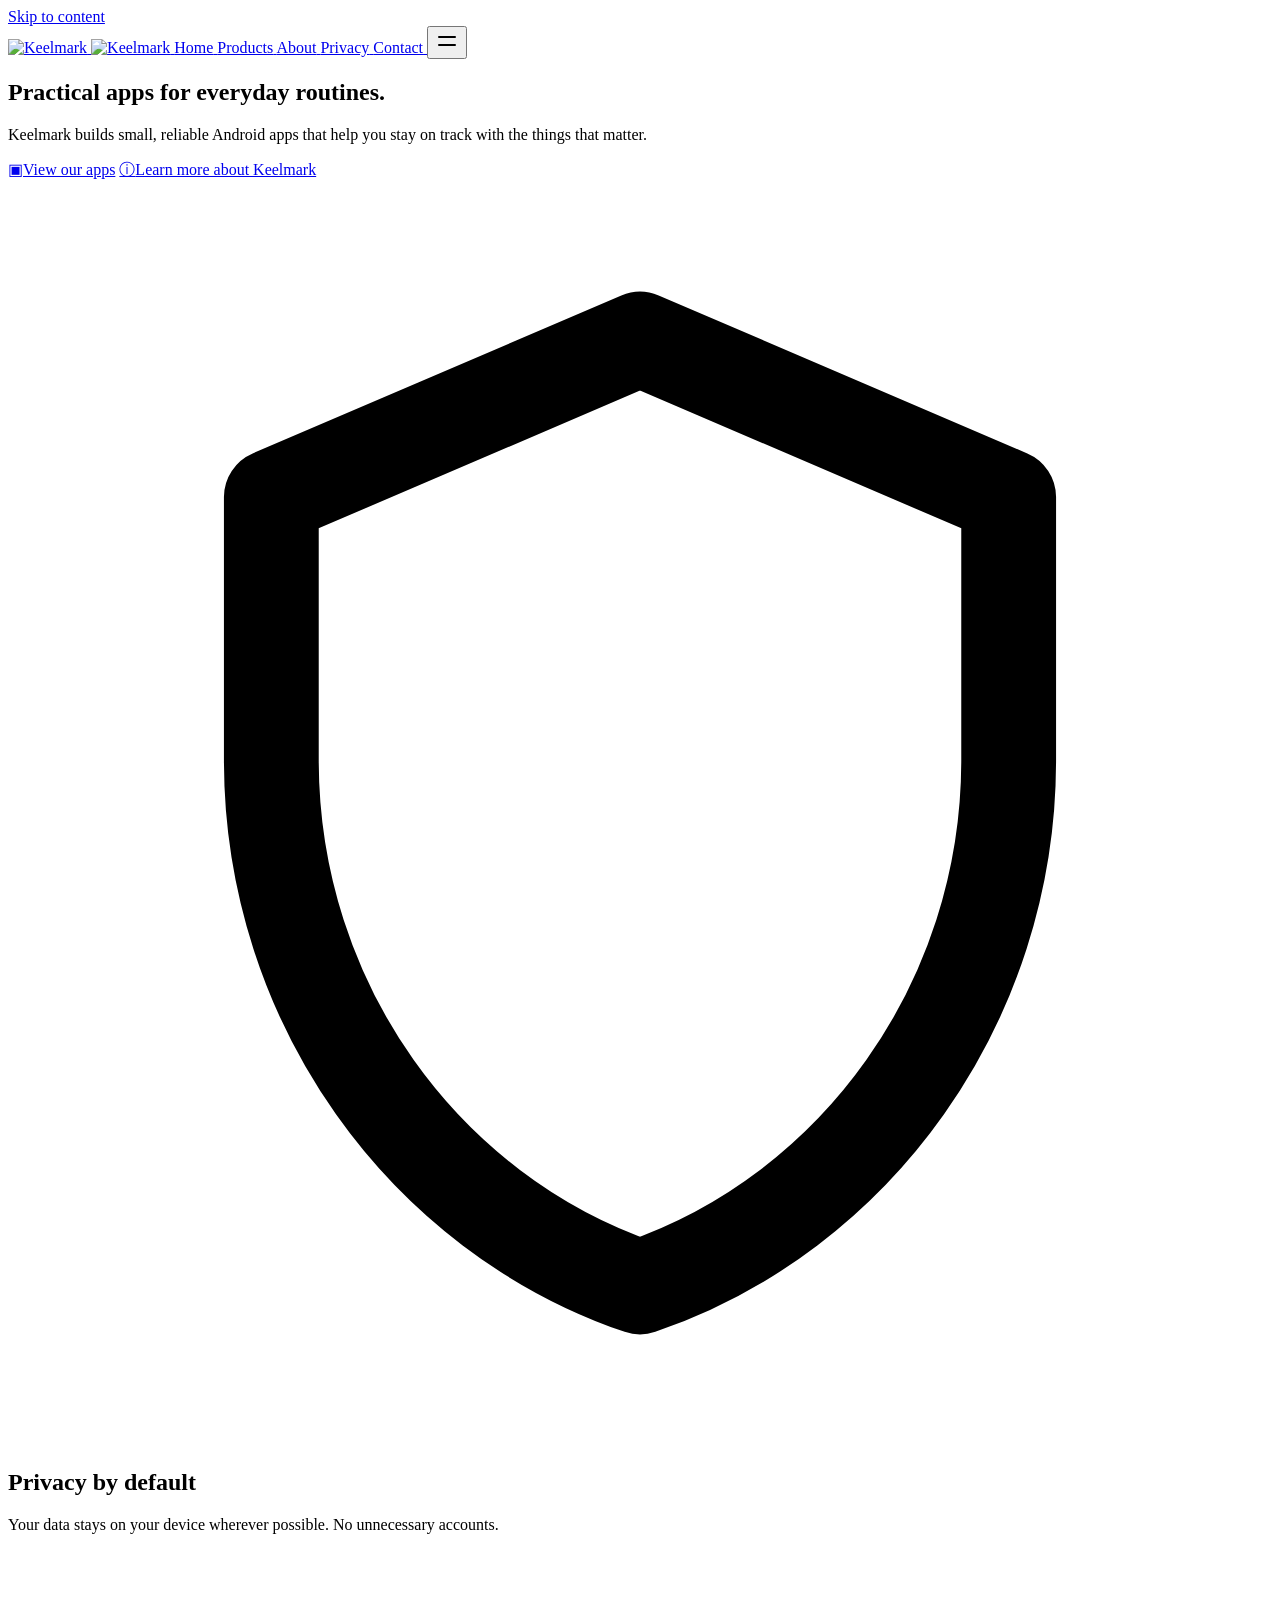
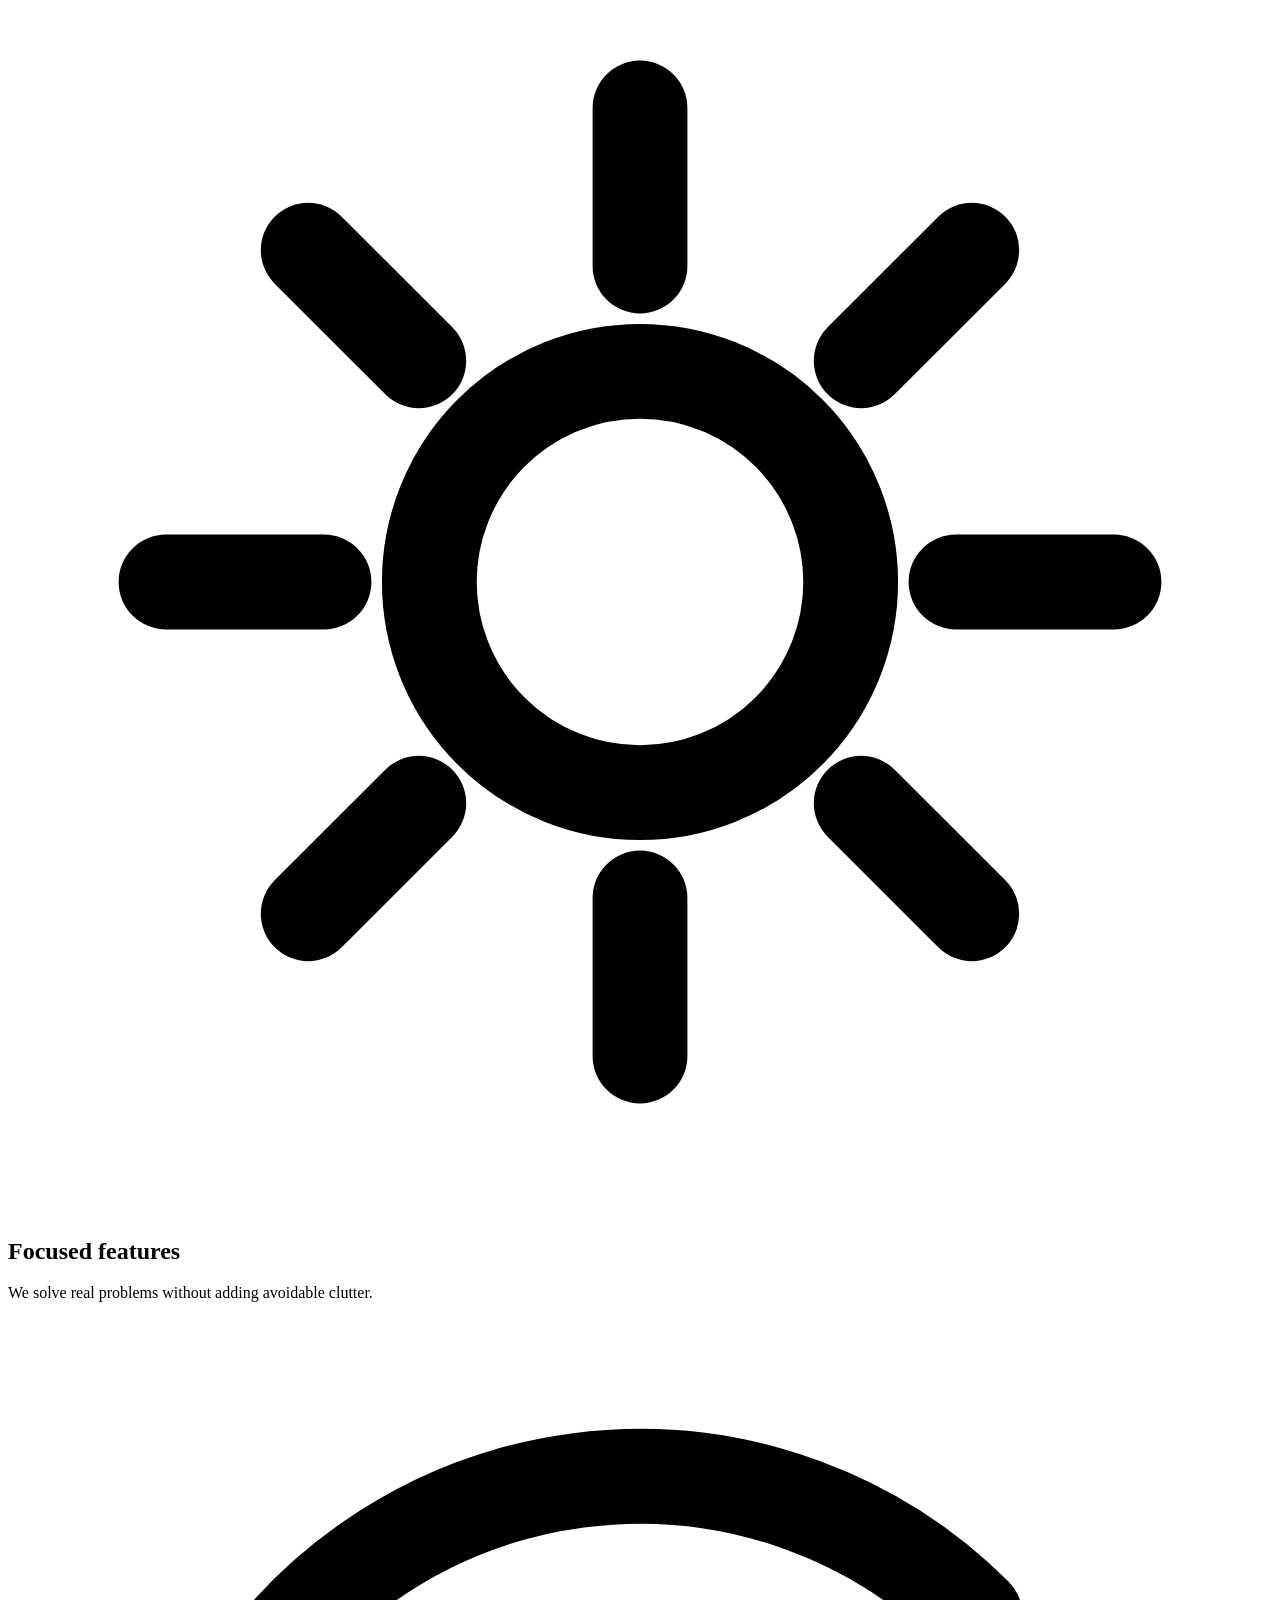
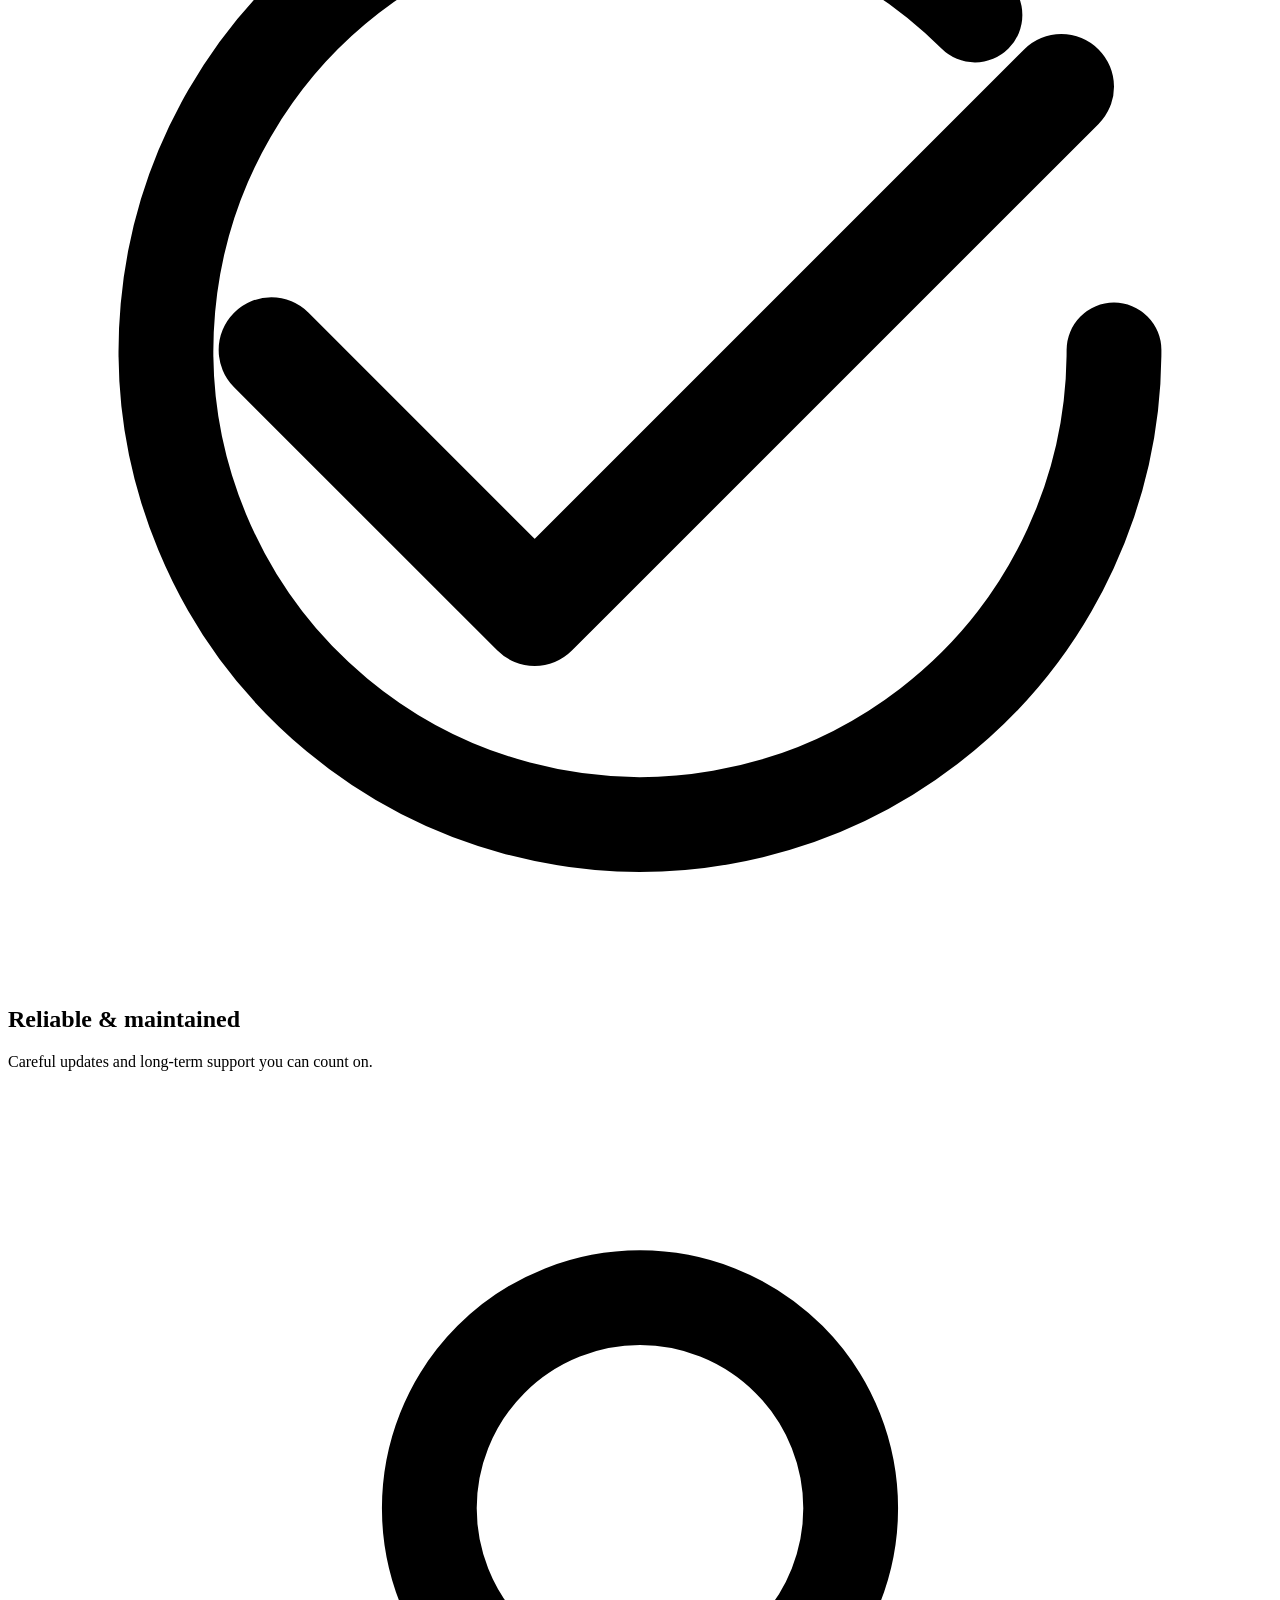
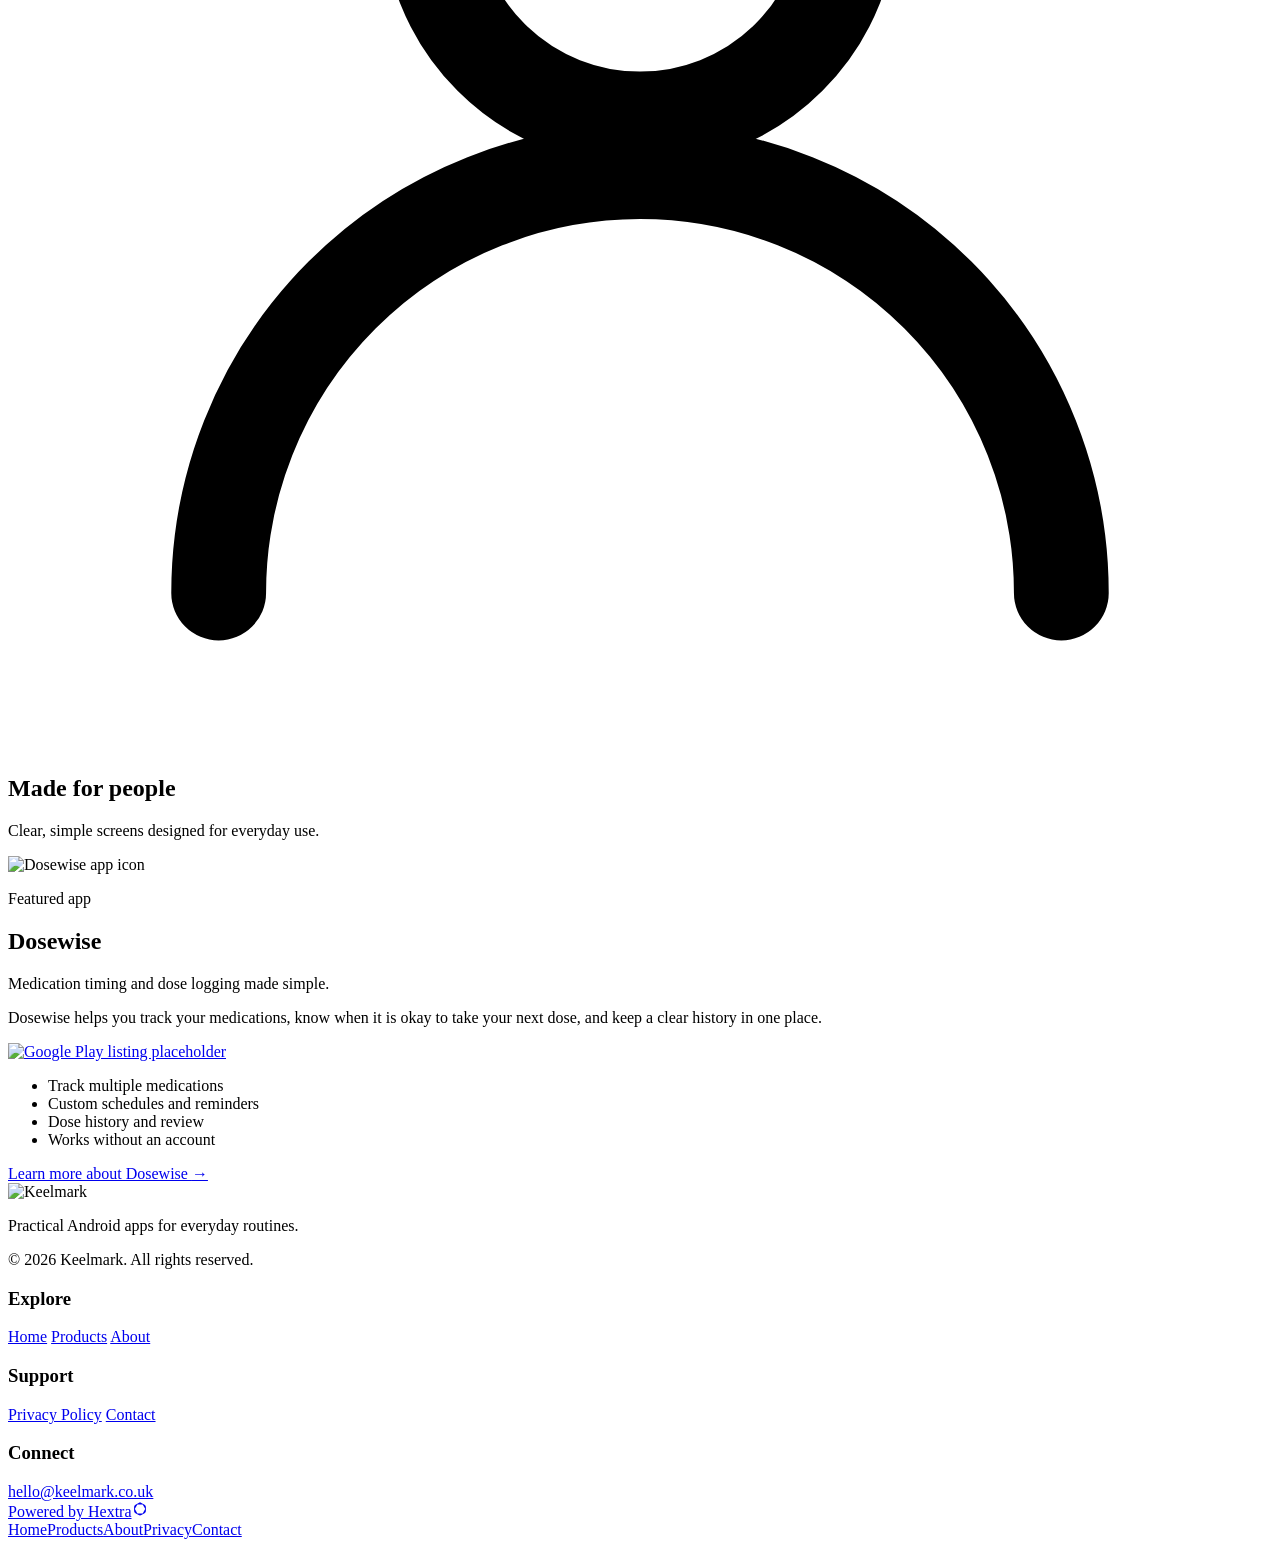
==== commit 2cb0b060: "More visual tweaks" ====
--- a/public/index.html
+++ b/public/index.html
@@ -43,6 +43,112 @@
   
   <link rel="preload" as="image" href="/assets/hero-sailing-keelmark.jpg">
 <meta name="theme-color" content="#001f49">
+<script>
+(function () {
+  const KM_LINKS = [
+    ["Home", "/"],
+    ["Products", "/products/"],
+    ["About", "/about/"],
+    ["Privacy", "/privacy/"],
+    ["Contact", "/contact/"]
+  ];
+
+  function makePanel() {
+    let panel = document.getElementById("km-mobile-menu");
+    if (panel) return panel;
+
+    panel = document.createElement("nav");
+    panel.id = "km-mobile-menu";
+    panel.className = "km-mobile-menu-panel";
+    panel.setAttribute("aria-label", "Mobile navigation");
+    panel.setAttribute("data-open", "false");
+
+    KM_LINKS.forEach(function (link) {
+      const a = document.createElement("a");
+      a.textContent = link[0];
+      a.href = link[1];
+      a.addEventListener("click", function () {
+        panel.setAttribute("data-open", "false");
+        document.querySelectorAll("[aria-controls='km-mobile-menu']").forEach(function (btn) {
+          btn.setAttribute("aria-expanded", "false");
+        });
+      });
+      panel.appendChild(a);
+    });
+
+    document.body.appendChild(panel);
+    return panel;
+  }
+
+  function findOrCreateButton() {
+    const existing = Array.from(document.querySelectorAll(".hextra-hamburger-menu"))
+      .find(function (el) { return el.offsetParent !== null; }) ||
+      document.querySelector(".hextra-hamburger-menu");
+
+    if (existing) return existing;
+
+    const nav = document.querySelector(".hextra-nav-container") || document.querySelector("header") || document.body;
+    const button = document.createElement("button");
+    button.type = "button";
+    button.className = "km-mobile-menu-button";
+    button.setAttribute("aria-label", "Open menu");
+    button.innerHTML = "☰";
+    nav.appendChild(button);
+    return button;
+  }
+
+  function closeOnOutsideClick(panel, button) {
+    document.addEventListener("click", function (event) {
+      if (panel.getAttribute("data-open") !== "true") return;
+      if (panel.contains(event.target) || button.contains(event.target)) return;
+      panel.setAttribute("data-open", "false");
+      button.setAttribute("aria-expanded", "false");
+    });
+  }
+
+  function initKeelmarkMobileMenu() {
+    const panel = makePanel();
+    const button = findOrCreateButton();
+
+    button.classList.add("km-mobile-menu-trigger");
+    button.setAttribute("aria-controls", "km-mobile-menu");
+    button.setAttribute("aria-expanded", "false");
+    if (!button.getAttribute("aria-label")) button.setAttribute("aria-label", "Open menu");
+
+    button.addEventListener("click", function (event) {
+      if (window.innerWidth >= 768) return;
+      event.preventDefault();
+      event.stopPropagation();
+      if (event.stopImmediatePropagation) event.stopImmediatePropagation();
+      const isOpen = panel.getAttribute("data-open") === "true";
+      panel.setAttribute("data-open", isOpen ? "false" : "true");
+      button.setAttribute("aria-expanded", isOpen ? "false" : "true");
+    }, true);
+
+    document.addEventListener("keydown", function (event) {
+      if (event.key === "Escape") {
+        panel.setAttribute("data-open", "false");
+        button.setAttribute("aria-expanded", "false");
+      }
+    });
+
+    window.addEventListener("resize", function () {
+      if (window.innerWidth >= 768) {
+        panel.setAttribute("data-open", "false");
+        button.setAttribute("aria-expanded", "false");
+      }
+    });
+
+    closeOnOutsideClick(panel, button);
+  }
+
+  if (document.readyState === "loading") {
+    document.addEventListener("DOMContentLoaded", initKeelmarkMobileMenu);
+  } else {
+    initKeelmarkMobileMenu();
+  }
+})();
+</script>
 </head>
 <body>
     <a href="#content" class="hx:sr-only hx:focus-visible:not-sr-only hx:focus-visible:fixed hx:focus-visible:z-50 hx:focus-visible:top-2 hx:focus-visible:left-2 hx:focus-visible:bg-primary-500 hx:focus-visible:text-white hx:focus-visible:px-4 hx:focus-visible:py-2 hx:focus-visible:rounded-md hx:focus-visible:text-sm hx:focus-visible:font-medium">Skip to content</a><div class="hextra-nav-container hx:sticky hx:top-0 hx:z-20 hx:w-full hx:bg-transparent hx:print:hidden">
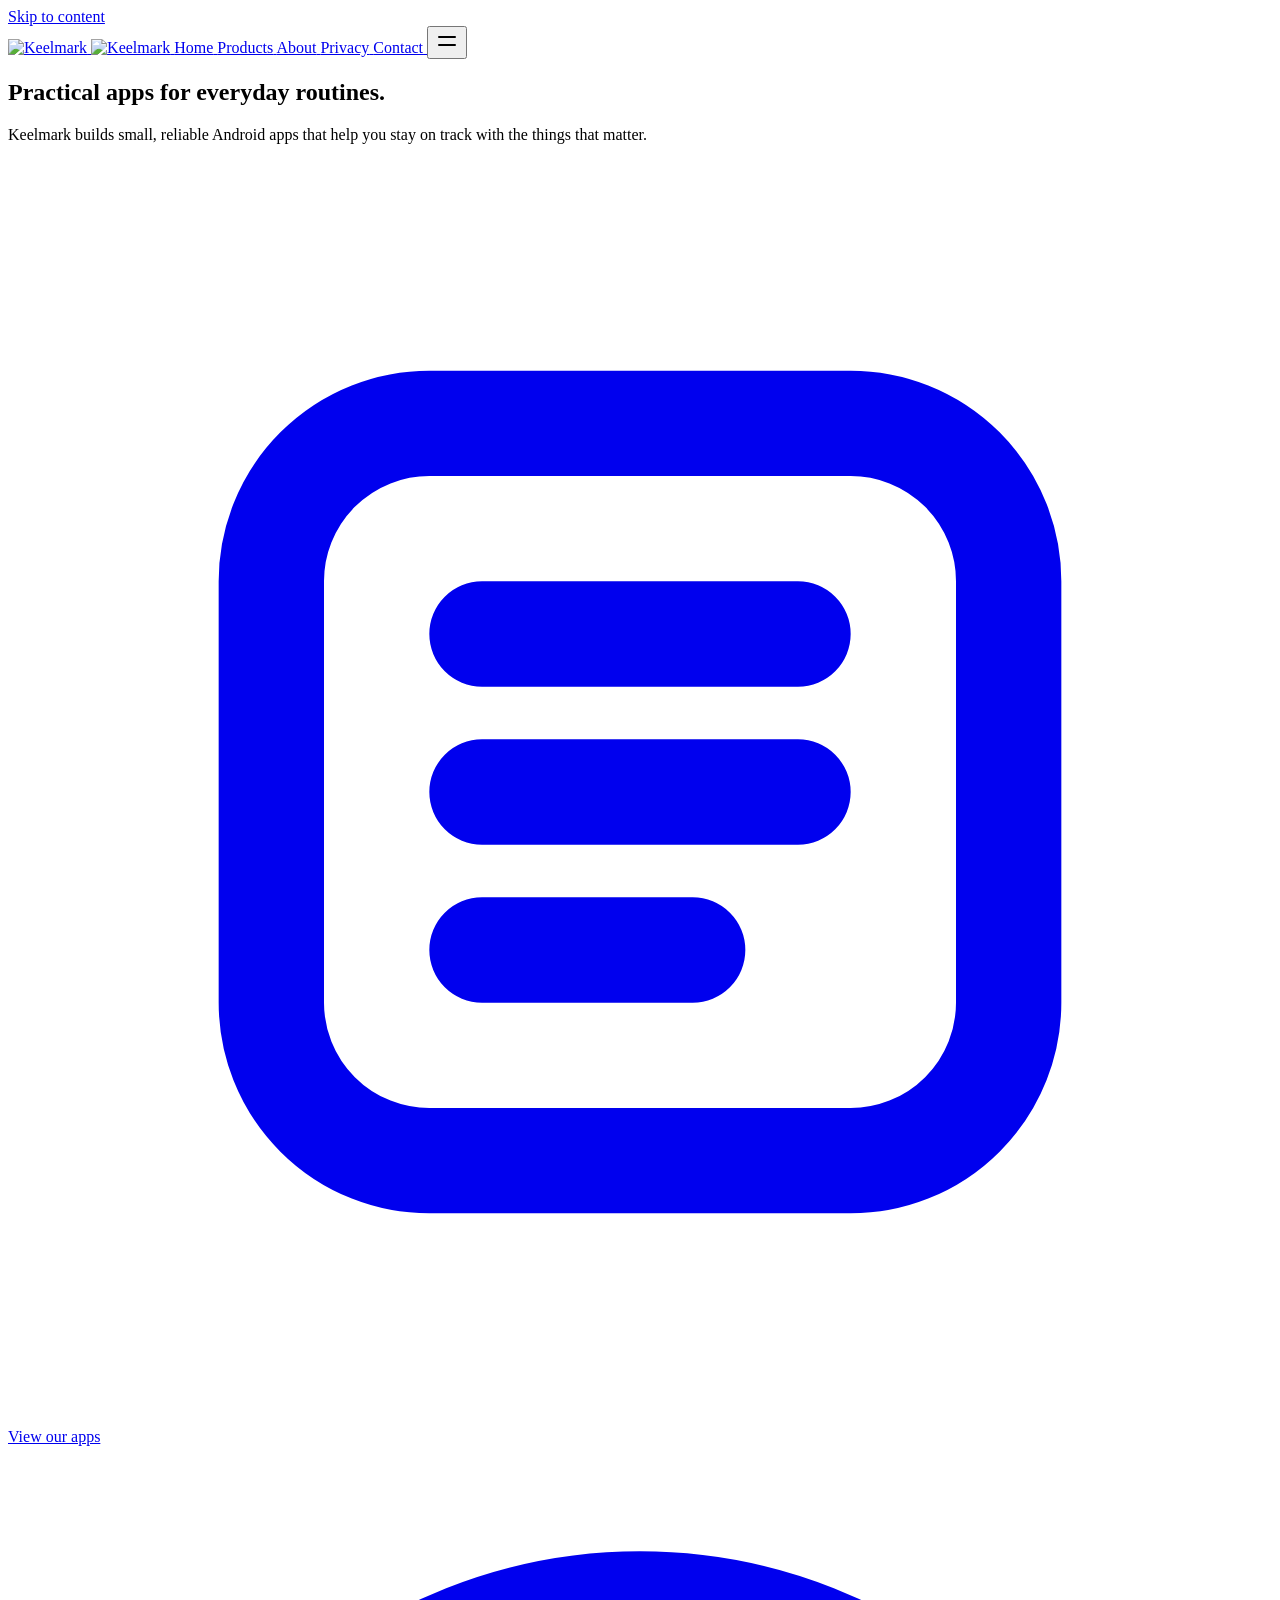
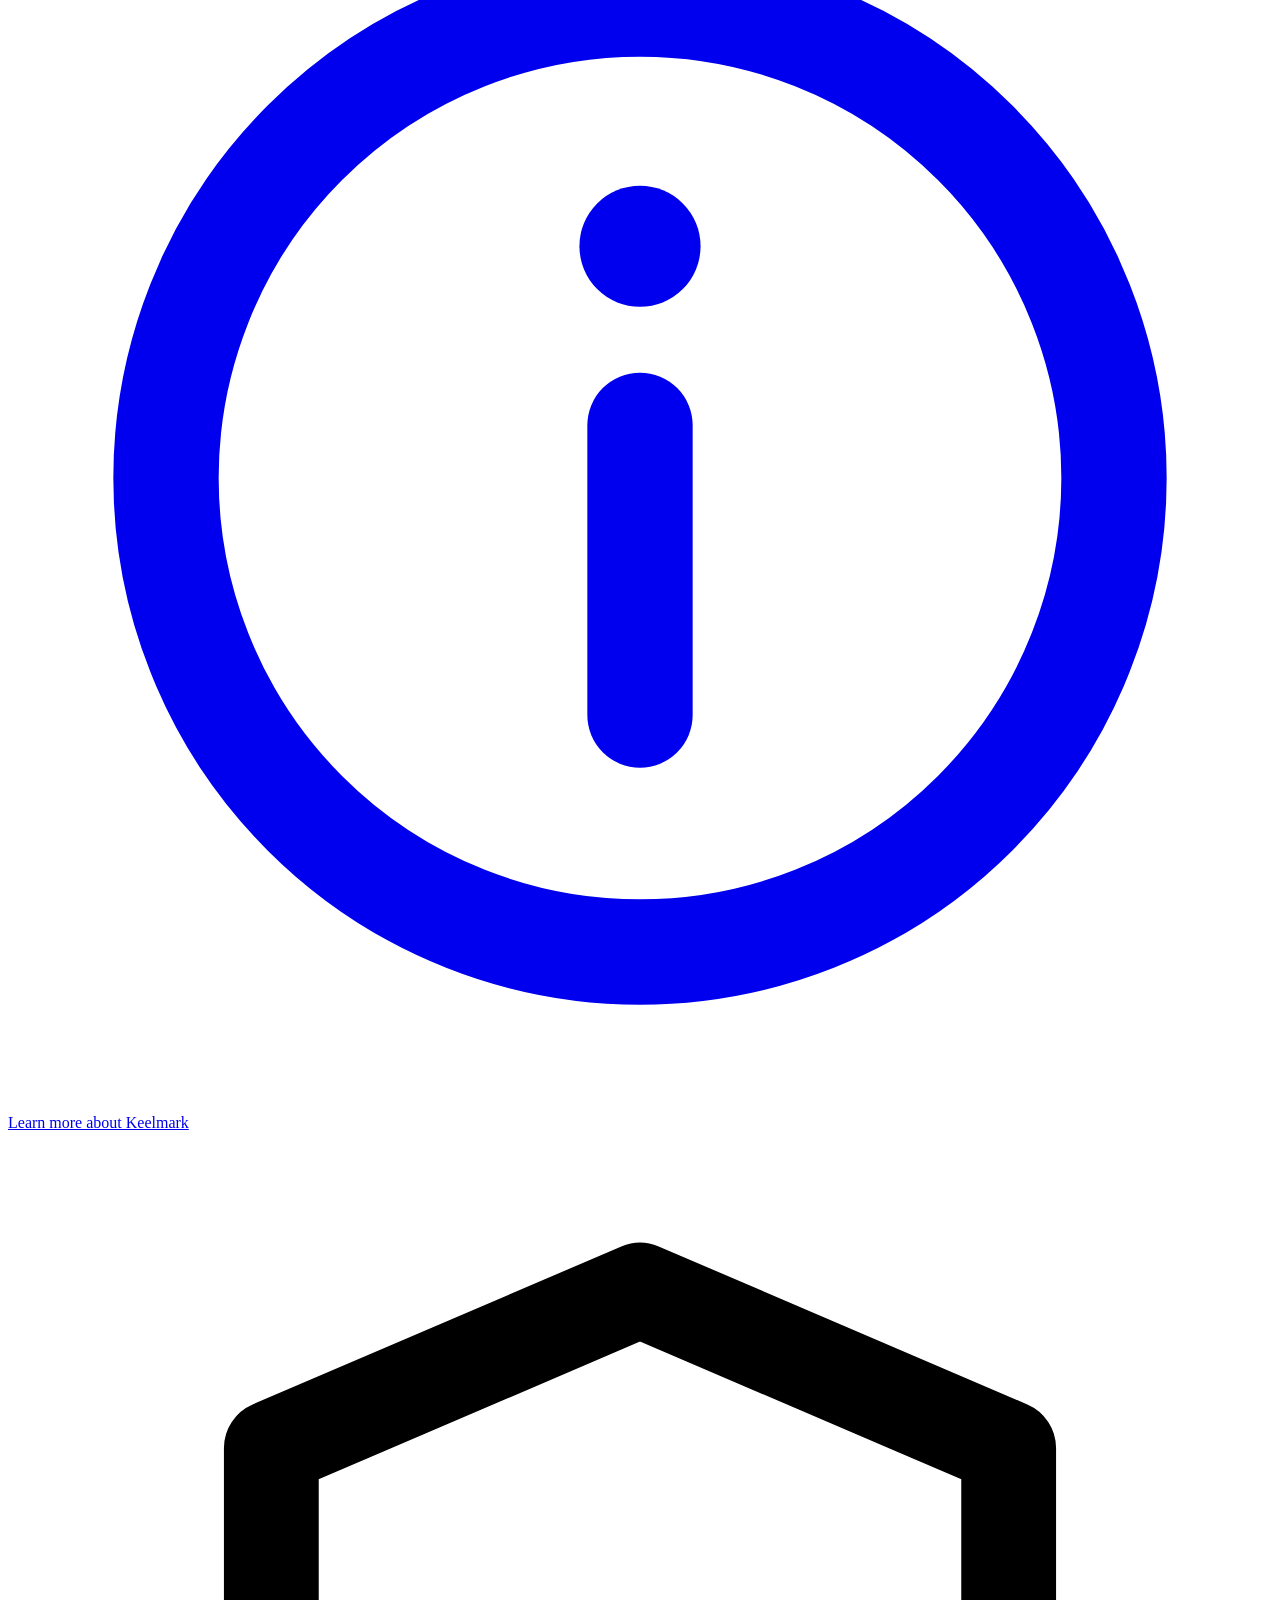
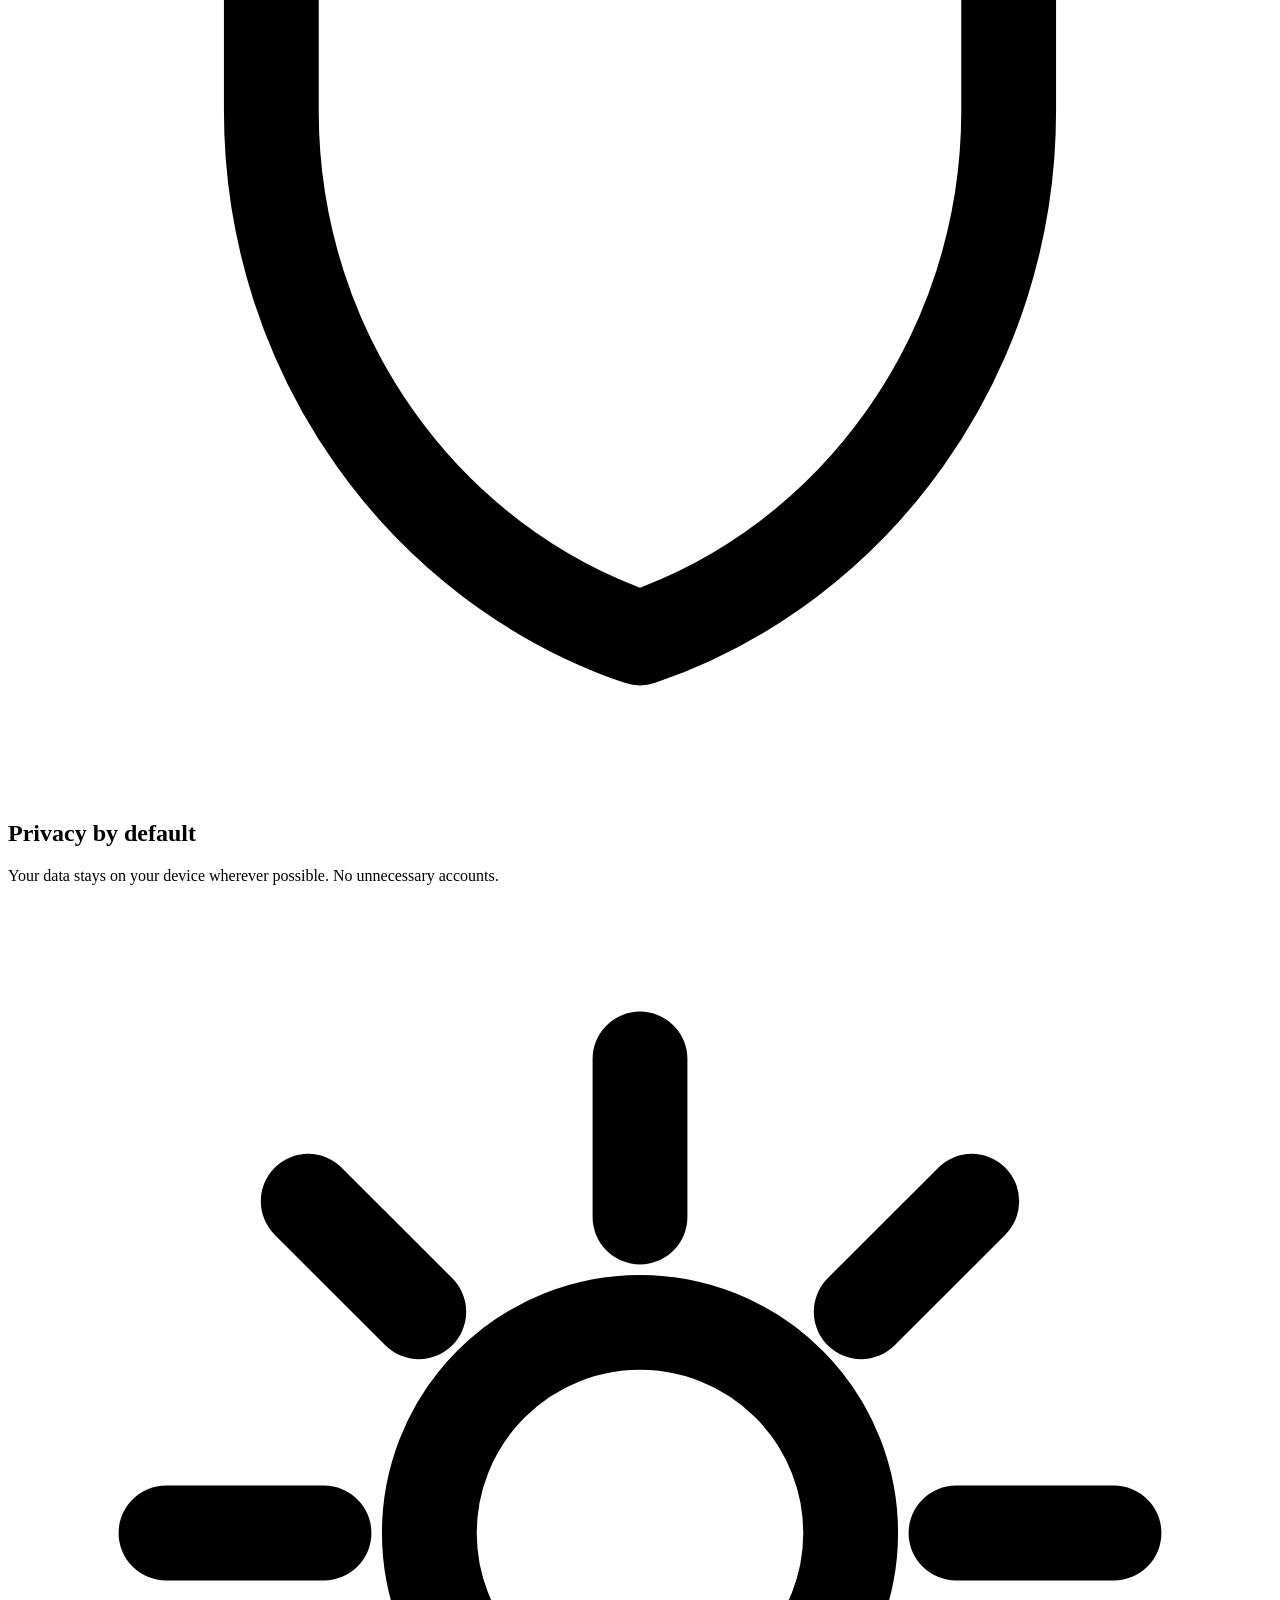
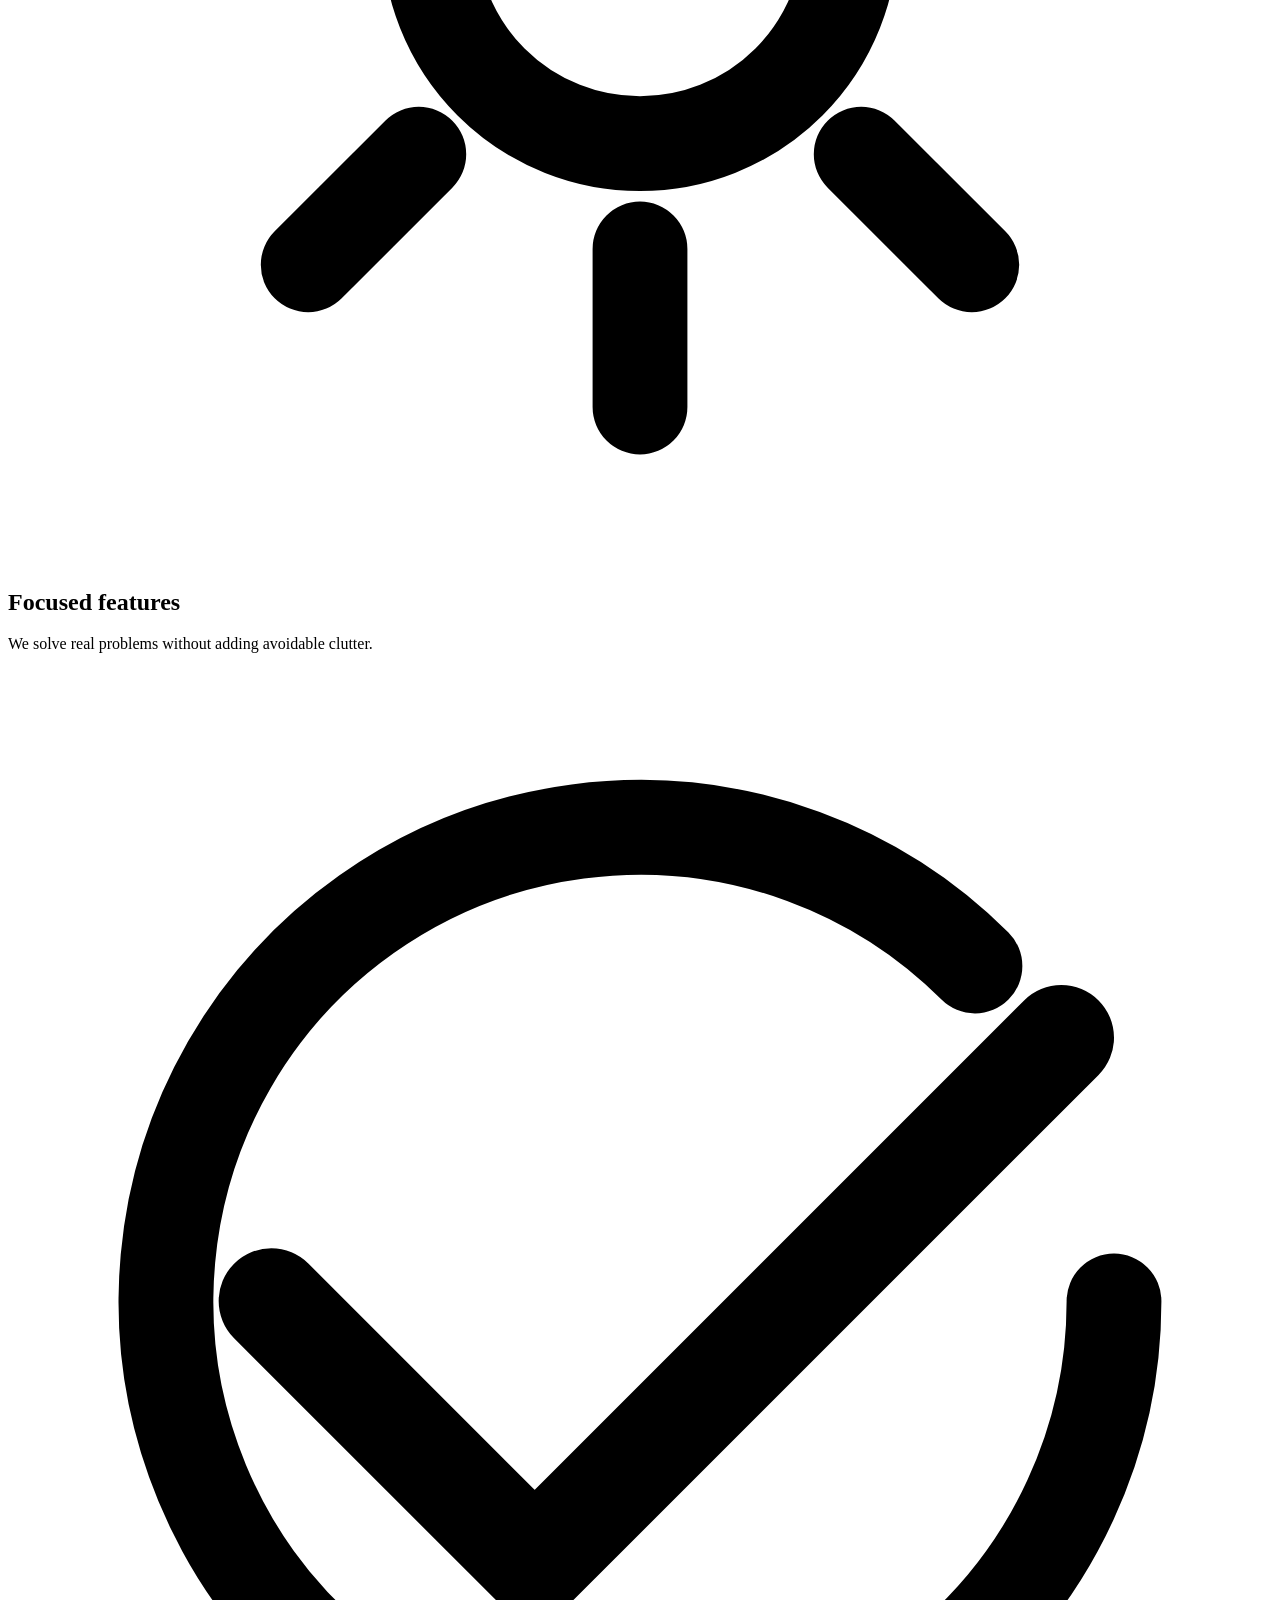
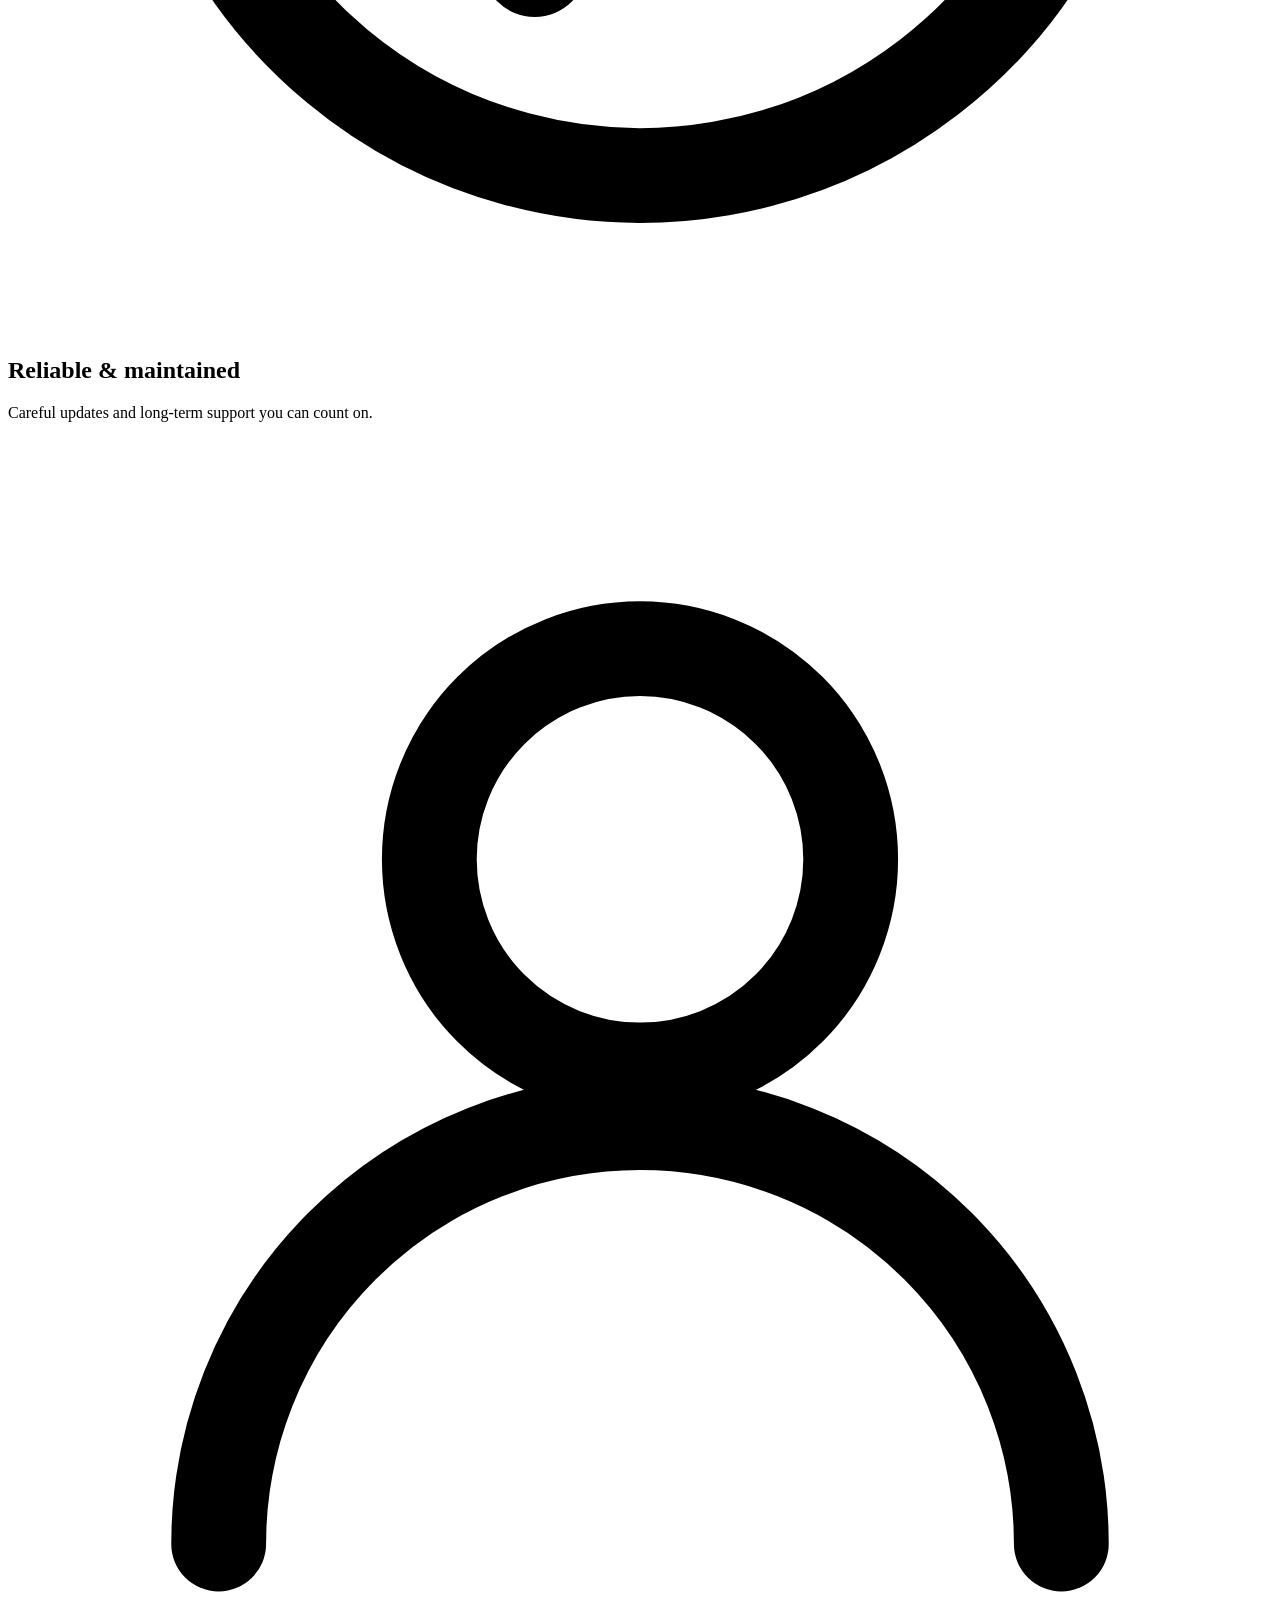
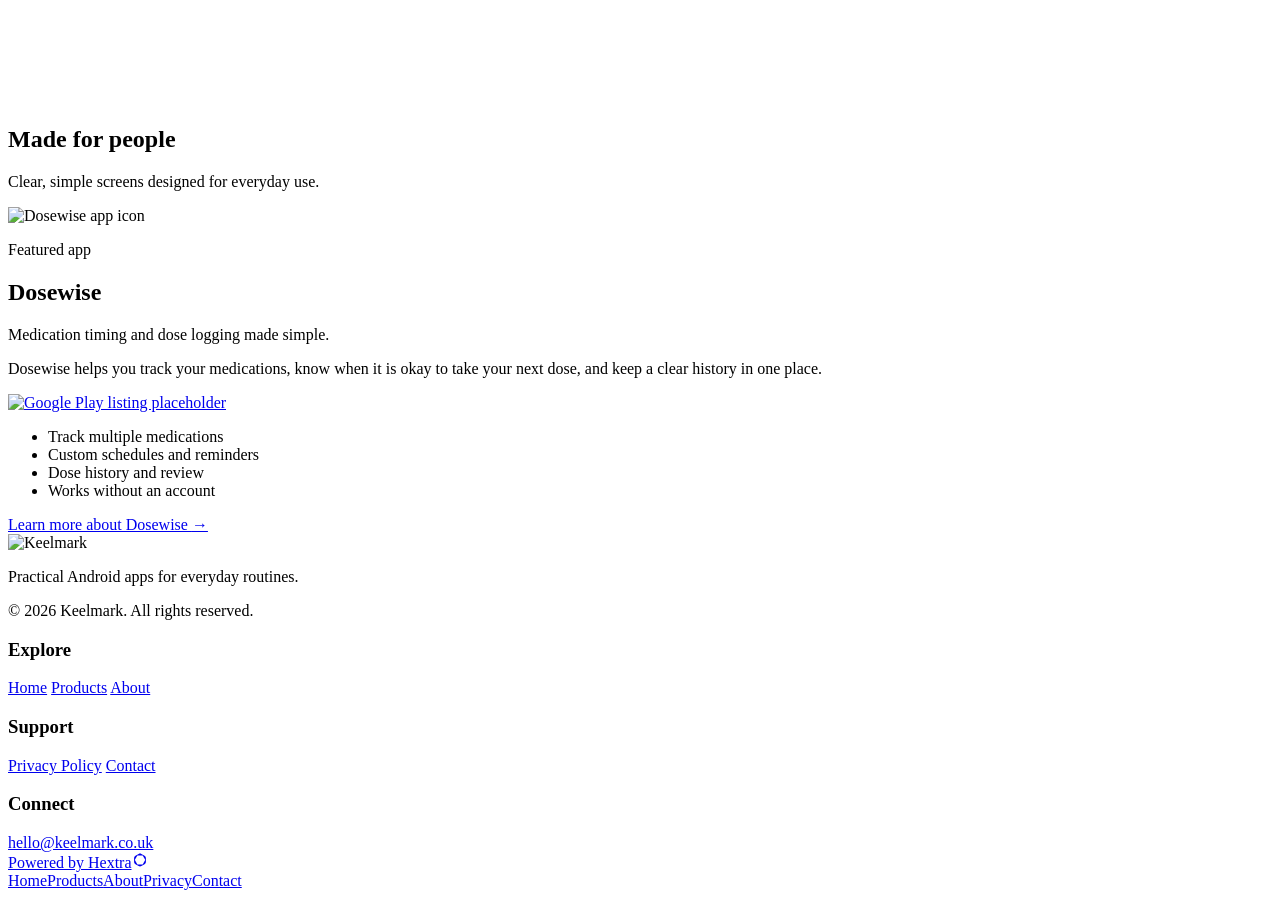
==== commit f317f21e: "asset changes" ====
--- a/public/index.html
+++ b/public/index.html
@@ -202,8 +202,8 @@
         <h1 id="km-hero-title">Practical apps for <span>everyday routines.</span></h1>
         <p class="km-lede">Keelmark builds small, reliable Android apps that help you stay on track with the things that matter.</p>
         <div class="km-actions" aria-label="Primary actions">
-          <a class="km-button" href="/products/dosewise/"><span class="km-button-icon" aria-hidden="true">▣</span>View our apps</a>
-          <a class="km-button-secondary" href="/about/"><span class="km-button-icon" aria-hidden="true">ⓘ</span>Learn more about Keelmark</a>
+          <a class="km-button" href="/products/dosewise/"><span class="km-button-icon" aria-hidden="true"><svg viewBox="0 0 24 24" focusable="false"><rect x="5" y="5" width="14" height="14" rx="3" stroke="currentColor" stroke-width="2" fill="none"/><path d="M9 9h6M9 12h6M9 15h4" stroke="currentColor" stroke-width="2" stroke-linecap="round" fill="none"/></svg></span>View our apps</a>
+          <a class="km-button-secondary" href="/about/"><span class="km-button-icon" aria-hidden="true"><svg viewBox="0 0 24 24" focusable="false"><circle cx="12" cy="12" r="9" stroke="currentColor" stroke-width="2" fill="none"/><circle cx="12" cy="7.6" r="1.15" fill="currentColor"/><path d="M12 11v5.5" stroke="currentColor" stroke-width="2" stroke-linecap="round" fill="none"/></svg></span>Learn more about Keelmark</a>
         </div>
       </div>
     </div>
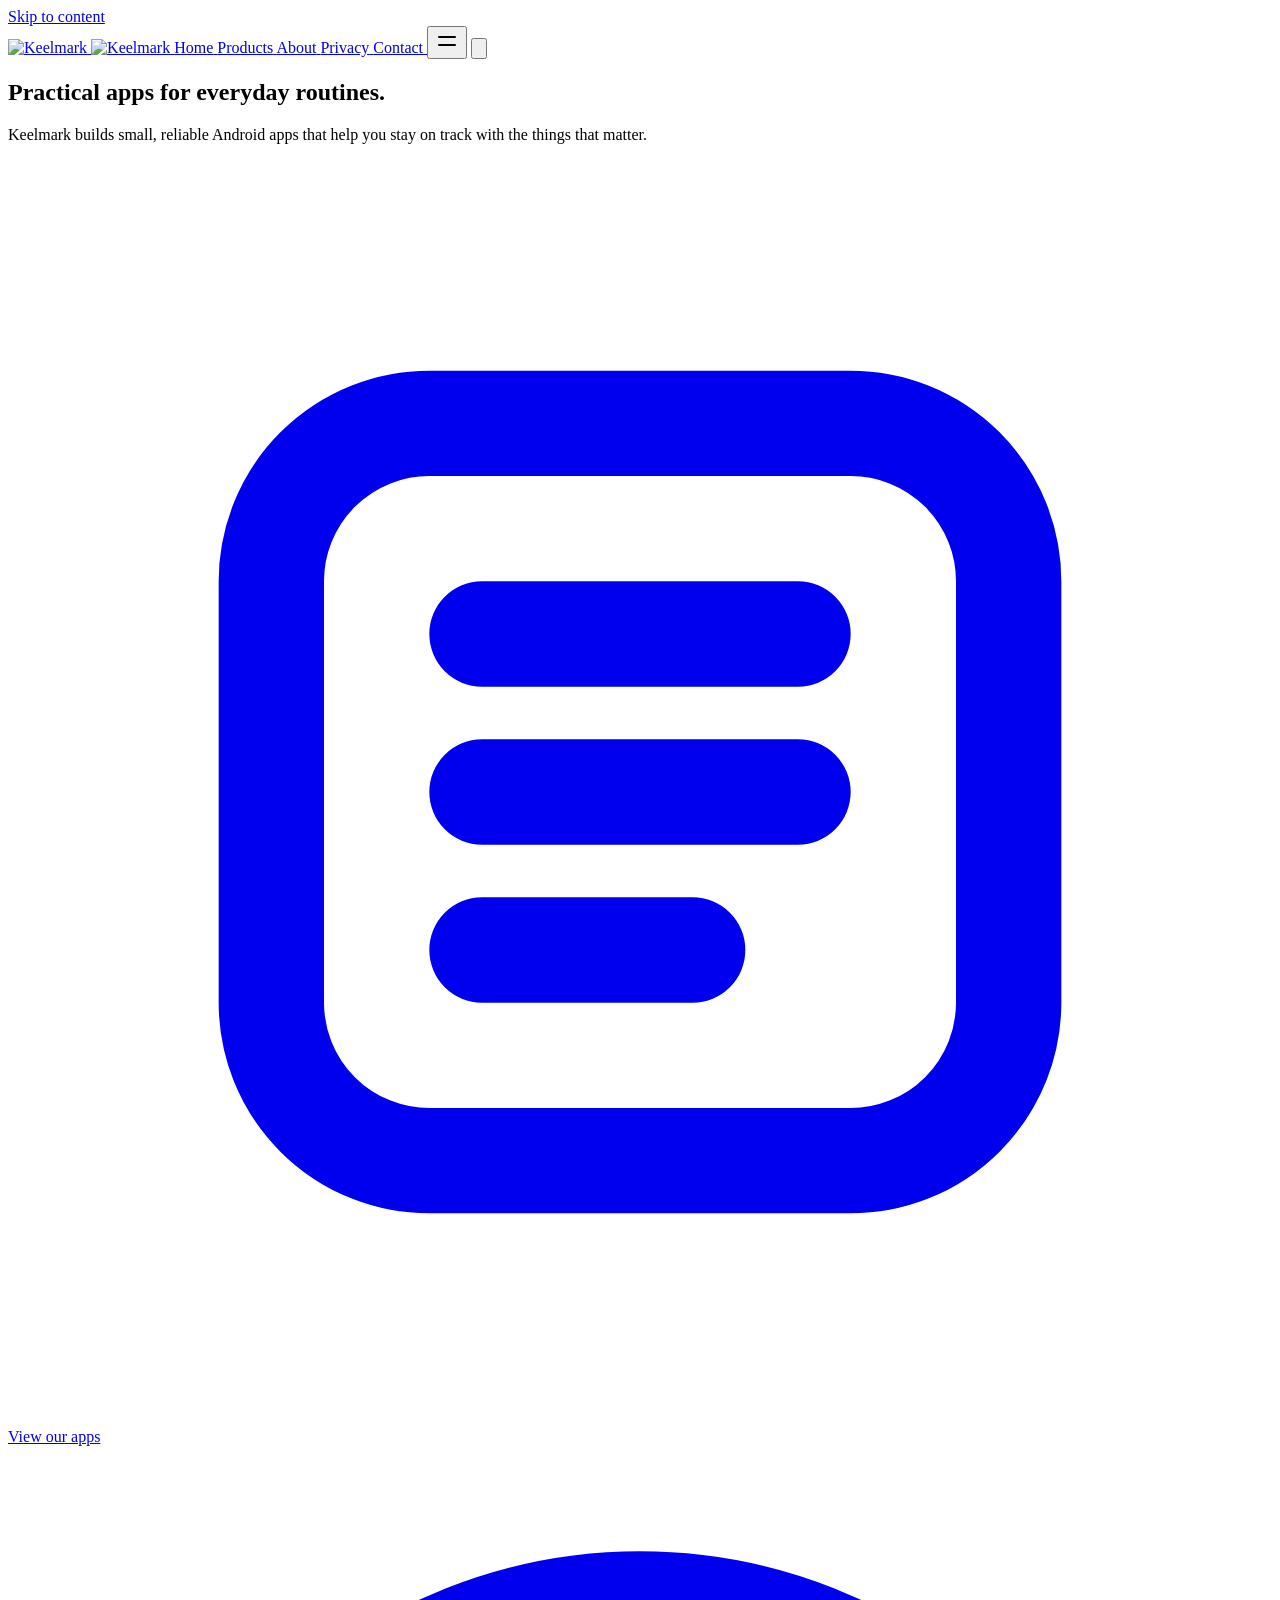
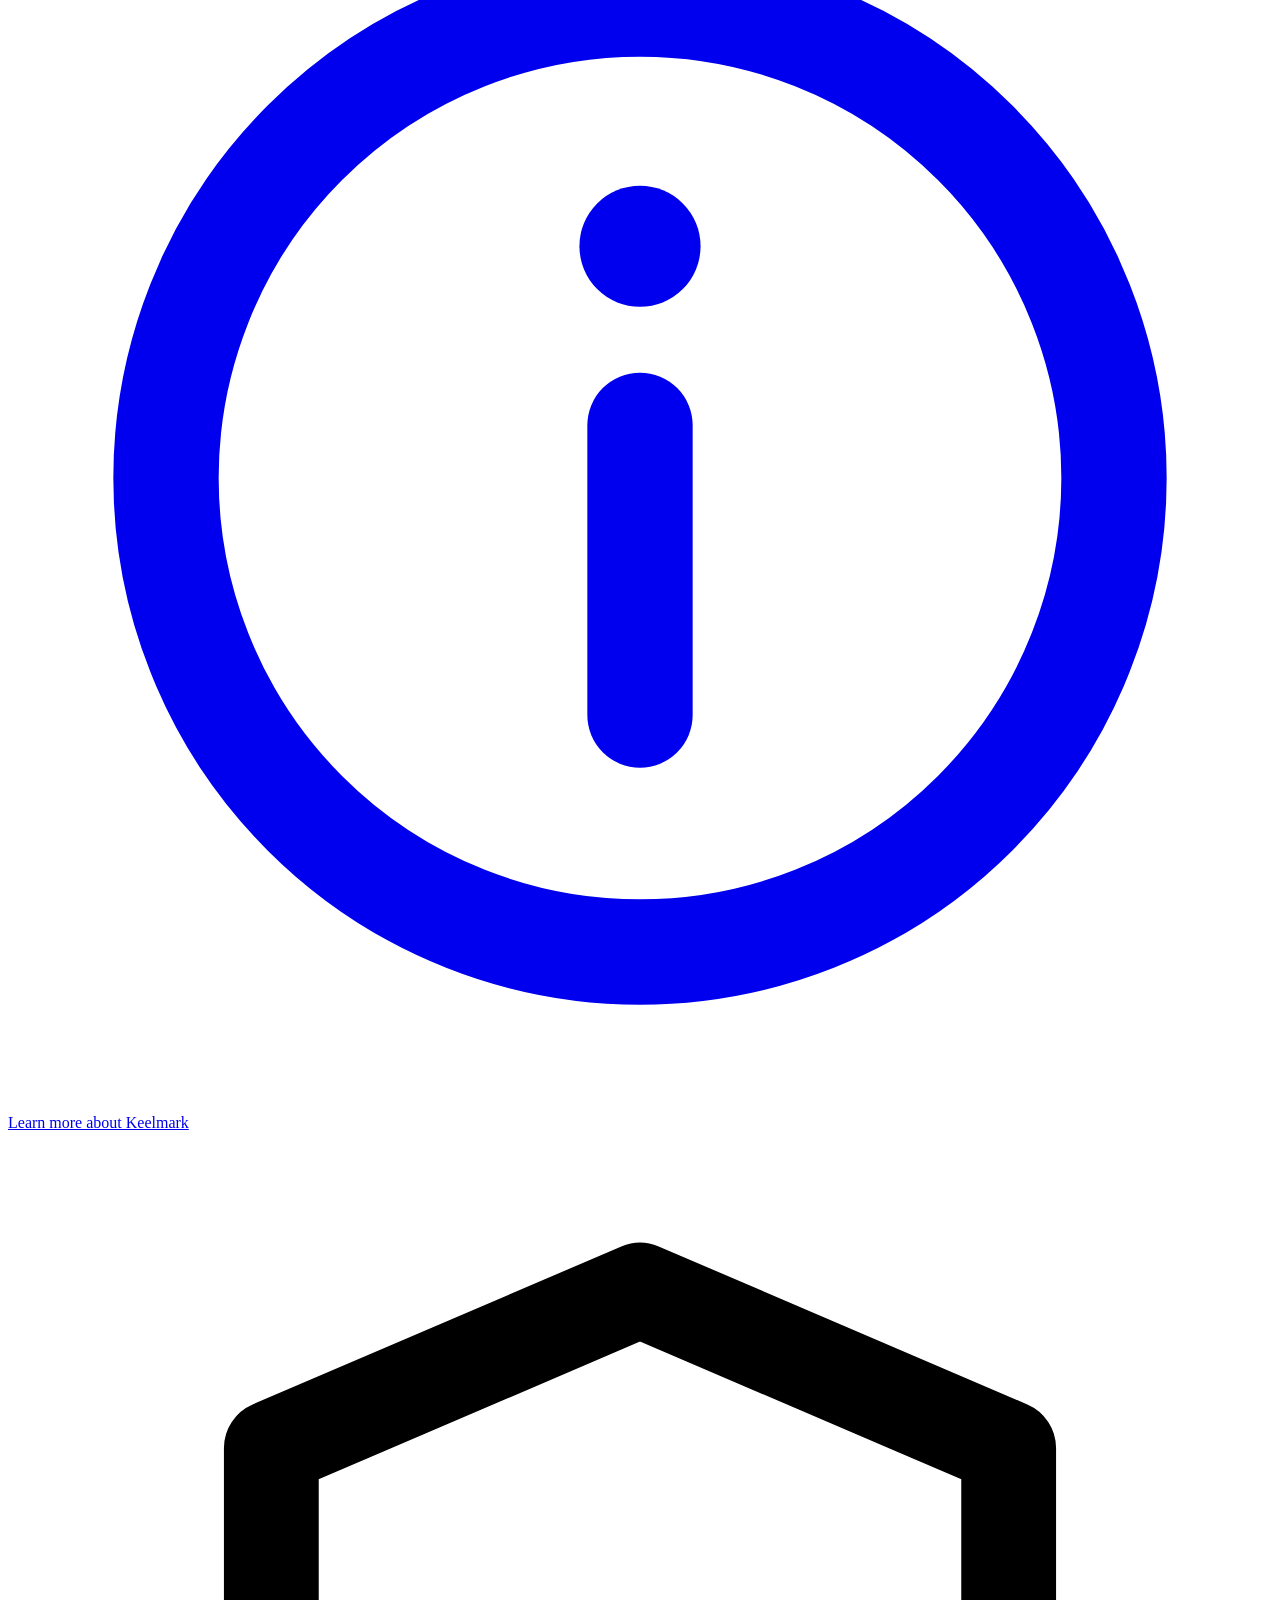
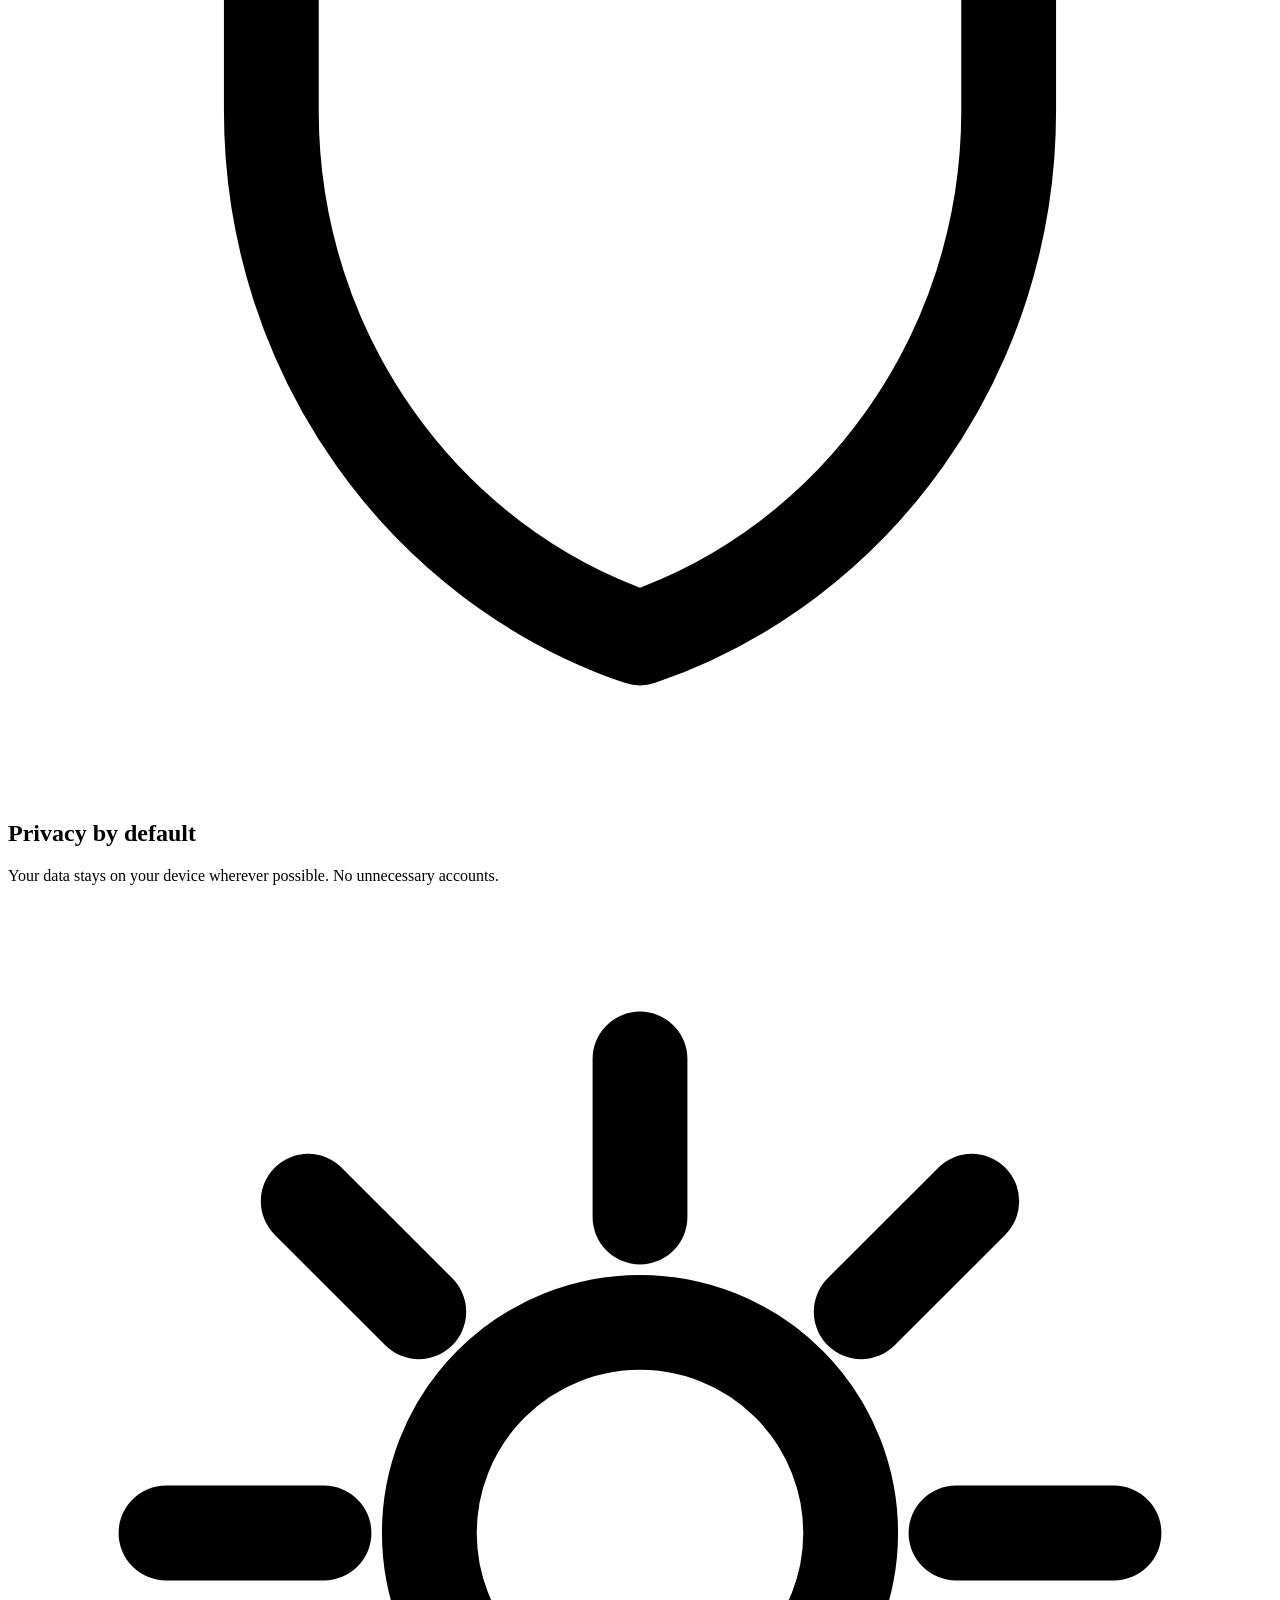
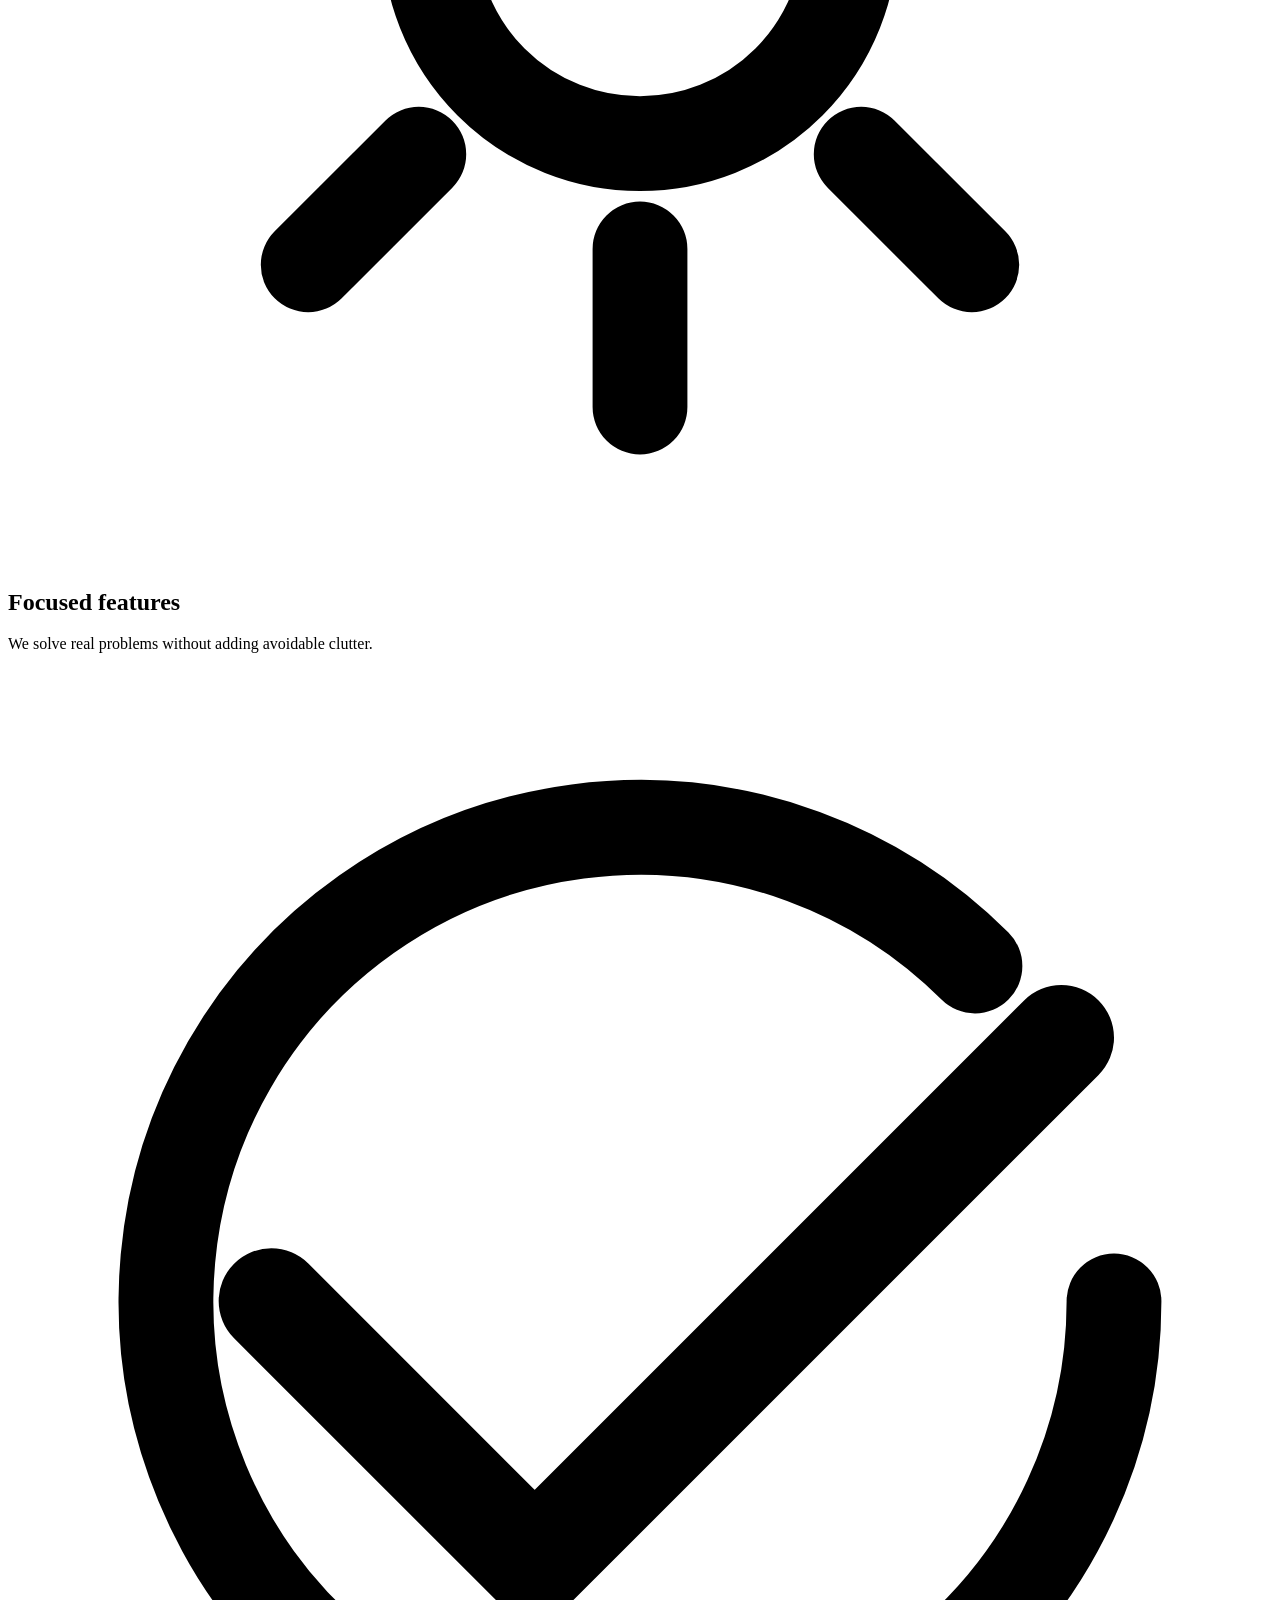
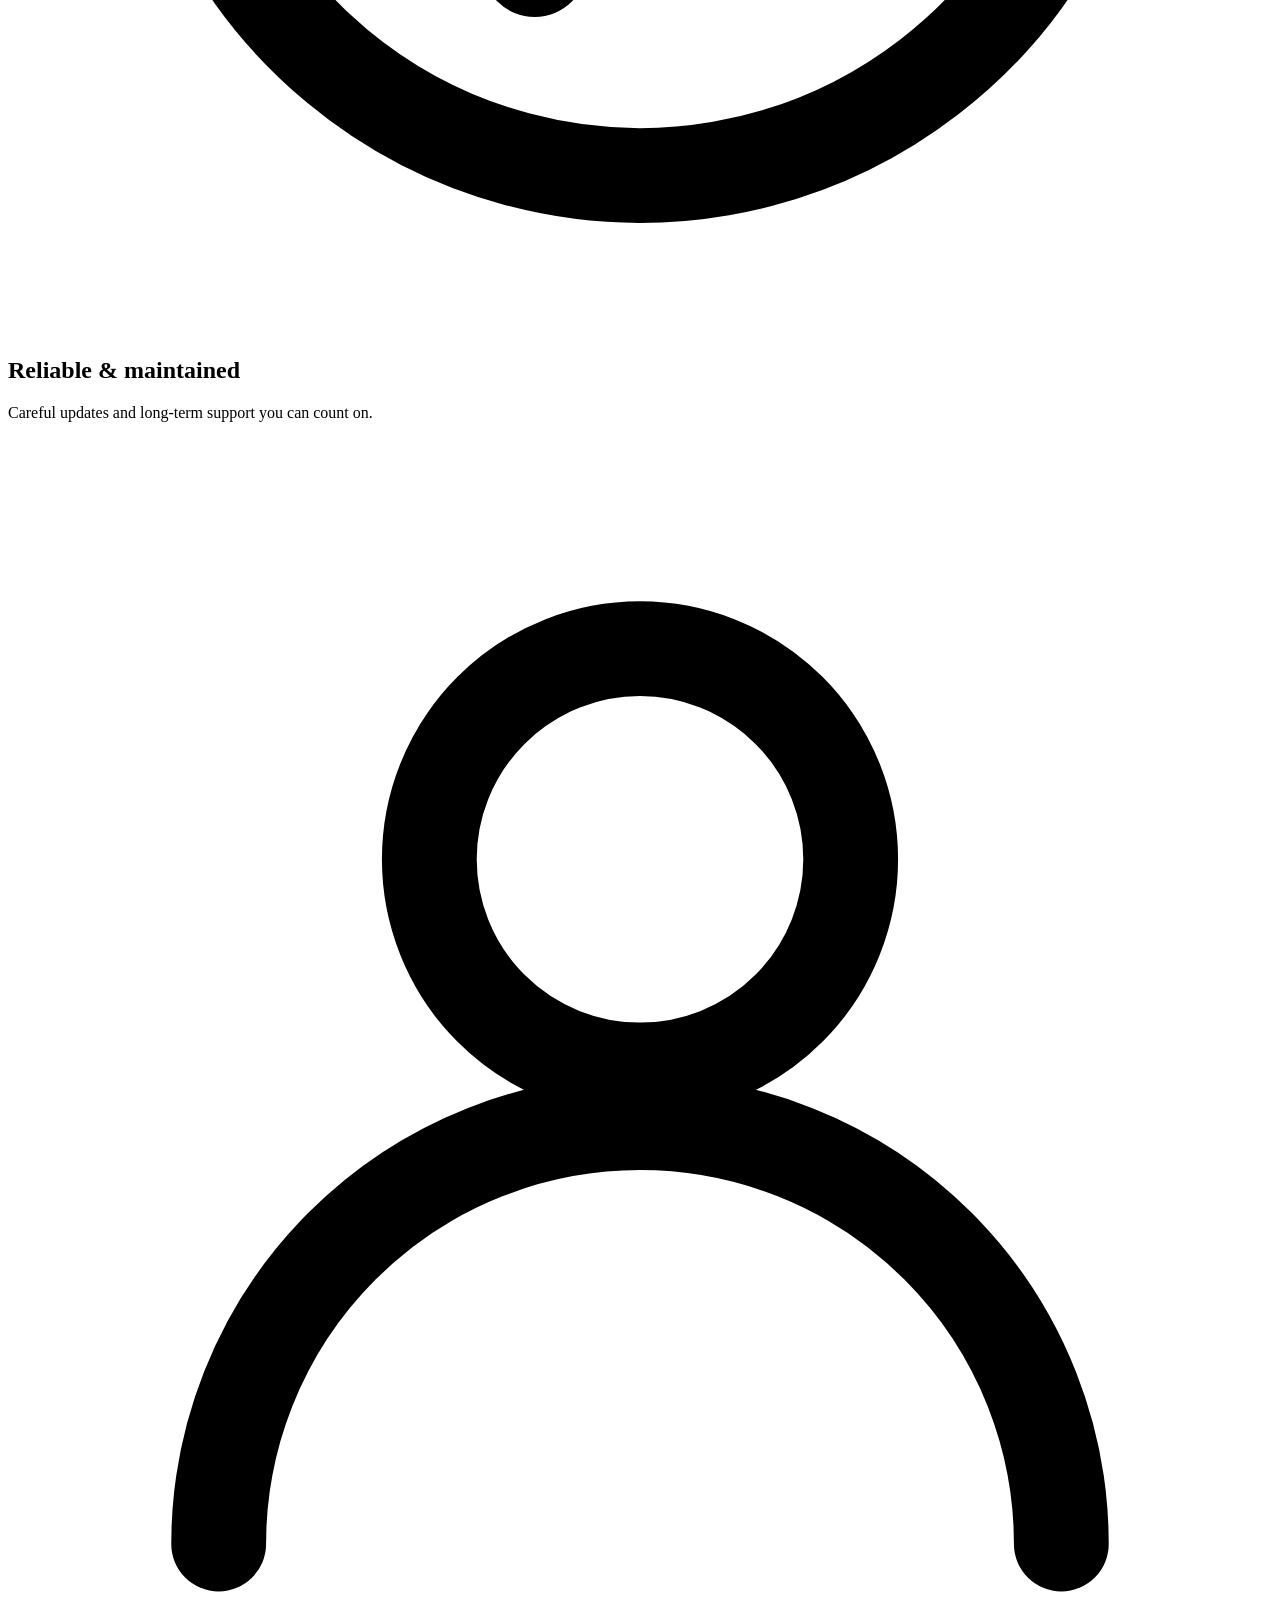
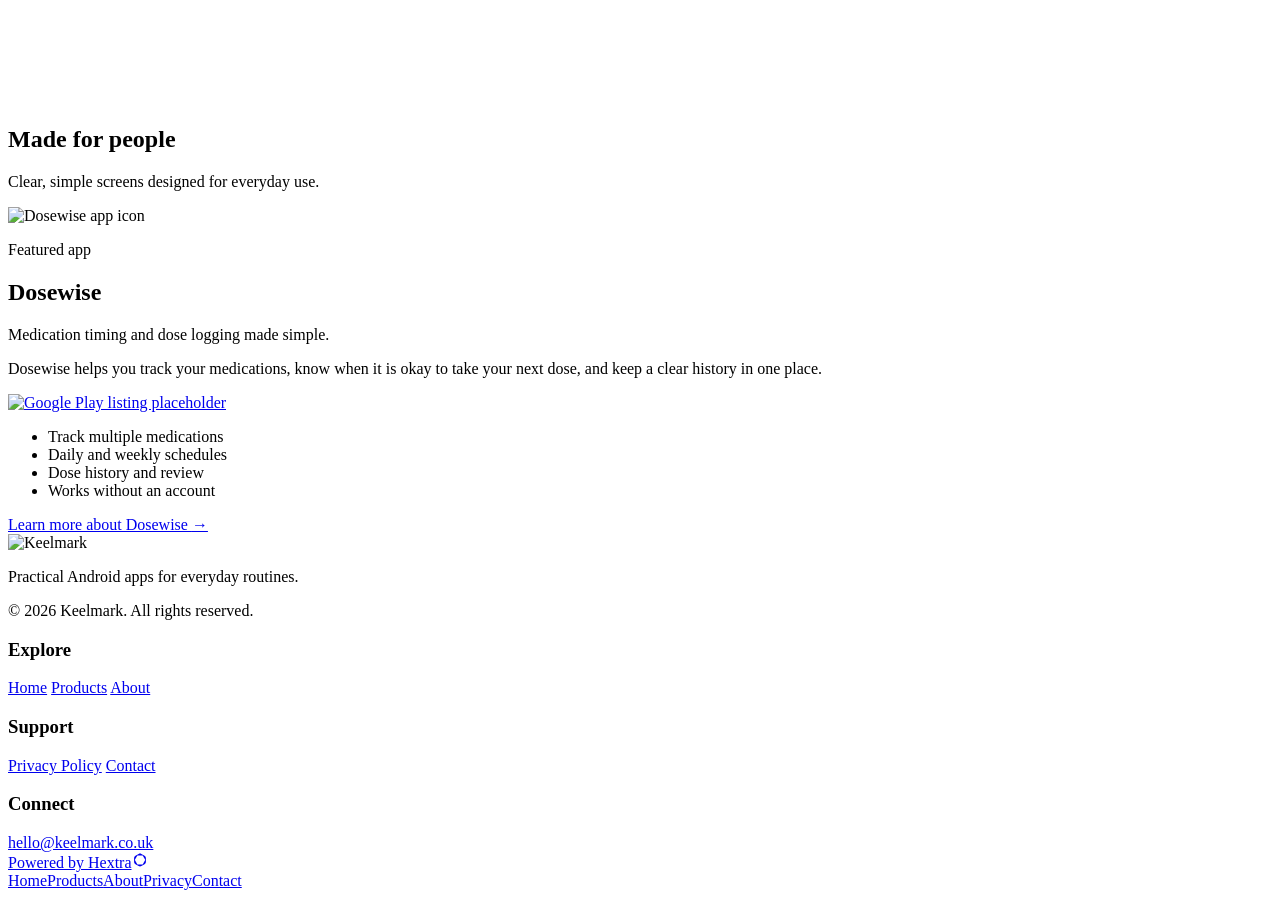
==== commit 8b27fc91: "Revisions to brand identity" ====
--- a/public/index.html
+++ b/public/index.html
@@ -42,7 +42,13 @@
   
   
   <link rel="preload" as="image" href="/assets/hero-sailing-keelmark.jpg">
-<meta name="theme-color" content="#001f49">
+<link rel="icon" href="/favicon.ico" sizes="any">
+<link rel="icon" type="image/png" sizes="16x16" href="/favicon-16.png">
+<link rel="icon" type="image/png" sizes="32x32" href="/favicon-32.png">
+<link rel="icon" type="image/png" sizes="48x48" href="/favicon-48.png">
+<link rel="apple-touch-icon" sizes="180x180" href="/apple-touch-icon-180.png">
+<link rel="manifest" href="/site.webmanifest">
+<meta name="theme-color" content="#082B4A">
 <script>
 (function () {
   const KM_LINKS = [
@@ -149,6 +155,77 @@
   }
 })();
 </script>
+
+
+<script>
+(function () {
+  function currentTheme() {
+    return document.documentElement.classList.contains("dark") ? "dark" : "light";
+  }
+
+  function setTheme(mode) {
+    var root = document.documentElement;
+    var isDark = mode === "dark";
+    root.classList.toggle("dark", isDark);
+    root.style.colorScheme = isDark ? "dark" : "light";
+    try {
+      localStorage.setItem("hextra-theme", mode);
+      localStorage.setItem("theme", mode);
+      localStorage.setItem("color-theme", mode);
+    } catch (e) {}
+    var btn = document.querySelector(".km-theme-toggle");
+    if (btn) {
+      btn.setAttribute("aria-label", isDark ? "Switch to light mode" : "Switch to dark mode");
+      btn.setAttribute("title", isDark ? "Switch to light mode" : "Switch to dark mode");
+      btn.innerHTML = isDark
+        ? '<svg viewBox="0 0 24 24" aria-hidden="true"><path d="M12 4.2v2.1M12 17.7v2.1M4.2 12h2.1M17.7 12h2.1M6.3 6.3l1.5 1.5M16.2 16.2l1.5 1.5M17.7 6.3l-1.5 1.5M7.8 16.2l-1.5 1.5" fill="none" stroke="currentColor" stroke-width="1.8" stroke-linecap="round"/><circle cx="12" cy="12" r="3.8" fill="none" stroke="currentColor" stroke-width="1.8"/></svg>'
+        : '<svg viewBox="0 0 24 24" aria-hidden="true"><path d="M20.2 14.3A7.4 7.4 0 0 1 9.7 3.8 8.4 8.4 0 1 0 20.2 14.3Z" fill="none" stroke="currentColor" stroke-width="1.8" stroke-linejoin="round"/></svg>';
+    }
+  }
+
+  function findNavbarRight() {
+    var nav = document.querySelector(".hextra-nav-container nav") || document.querySelector(".hextra-nav-container");
+    if (!nav) return null;
+
+    var candidates = Array.from(nav.querySelectorAll("div, section"));
+    var rightish = candidates
+      .filter(function (el) {
+        var text = (el.textContent || "").trim();
+        return text.includes("Home") || text.includes("Products") || text.includes("Contact") || el.querySelector('button, a[href="/contact/"], a[href="/about/"]');
+      })
+      .pop();
+
+    return rightish || nav;
+  }
+
+  function installToggle() {
+    if (document.querySelector(".km-theme-toggle")) {
+      setTheme(currentTheme());
+      return;
+    }
+
+    var target = findNavbarRight();
+    if (!target) return;
+
+    var btn = document.createElement("button");
+    btn.type = "button";
+    btn.className = "km-theme-toggle";
+    btn.addEventListener("click", function () {
+      setTheme(currentTheme() === "dark" ? "light" : "dark");
+    });
+
+    target.appendChild(btn);
+    setTheme(currentTheme());
+  }
+
+  if (document.readyState === "loading") {
+    document.addEventListener("DOMContentLoaded", installToggle);
+  } else {
+    installToggle();
+  }
+})();
+</script>
+
 </head>
 <body>
     <a href="#content" class="hx:sr-only hx:focus-visible:not-sr-only hx:focus-visible:fixed hx:focus-visible:z-50 hx:focus-visible:top-2 hx:focus-visible:left-2 hx:focus-visible:bg-primary-500 hx:focus-visible:text-white hx:focus-visible:px-4 hx:focus-visible:py-2 hx:focus-visible:rounded-md hx:focus-visible:text-sm hx:focus-visible:font-medium">Skip to content</a><div class="hextra-nav-container hx:sticky hx:top-0 hx:z-20 hx:w-full hx:bg-transparent hx:print:hidden">
@@ -158,8 +235,8 @@
 
   <nav class="hextra-max-navbar-width hx:mx-auto hx:flex hx:items-center hx:justify-end hx:gap-2 hx:h-16 hx:px-6">
     <a class="hx:flex hx:items-center hx:hover:opacity-75 hx:ltr:mr-auto hx:rtl:ml-auto" href="/">
-    <img class="hx:mr-2 hx:block hx:dark:hidden" src="/assets/keelmark-logo.svg" alt="Keelmark" height="44" width="176" />
-    <img class="hx:mr-2 hx:hidden hx:dark:block" src="/assets/keelmark-logo-white.svg" alt="Keelmark" height="44" width="176" />
+    <img class="hx:mr-2 hx:block hx:dark:hidden" src="/assets/keelmark/keelmark-horizontal.svg" alt="Keelmark" height="75" width="250" />
+    <img class="hx:mr-2 hx:hidden hx:dark:block" src="/assets/keelmark/keelmark-horizontal.svg" alt="Keelmark" height="75" width="250" />
 </a>
 <a
   title=""
@@ -237,7 +314,9 @@
   <section class="km-featured" aria-labelledby="dosewise-title">
     <div class="km-wrap">
       <div class="km-product-showcase">
-        <img class="km-product-icon" src="/assets/dosewise-icon.svg" alt="Dosewise app icon">
+        <div class="km-product-brand-card">
+          <img class="km-dosewise-logo-horizontal" src="/assets/dosewise/dosewise-site-card-icon.png" alt="Dosewise app icon">
+        </div>
         <div class="km-product-copy">
           <p class="km-kicker">Featured app</p>
           <h2 id="dosewise-title">Dosewise</h2>
@@ -248,7 +327,7 @@
         <div class="km-product-list-wrap">
           <ul class="km-check-list">
             <li>Track multiple medications</li>
-            <li>Custom schedules and reminders</li>
+            <li>Daily and weekly schedules</li>
             <li>Dose history and review</li>
             <li>Works without an account</li>
           </ul>
@@ -263,7 +342,7 @@
       <footer class="hextra-footer hx:bg-gray-100 hx:pb-[env(safe-area-inset-bottom)] hx:dark:bg-neutral-900 hx:print:bg-transparent"><div class="hextra-custom-footer hextra-max-footer-width hx:mx-auto hx:pl-[max(env(safe-area-inset-left),1.5rem)] hx:pr-[max(env(safe-area-inset-right),1.5rem)] hx:text-gray-600 hx:dark:text-gray-400"><div class="km-footer-custom">
   <div class="km-wrap km-footer-grid">
     <div>
-      <img class="km-footer-logo" src="/assets/keelmark-logo-white.svg" alt="Keelmark">
+      <img class="km-footer-logo" src="/assets/keelmark/keelmark-horizontal-reverse.svg" alt="Keelmark">
       <p>Practical Android apps for everyday routines.</p>
       <p>© 2026 Keelmark. All rights reserved.</p>
     </div>
